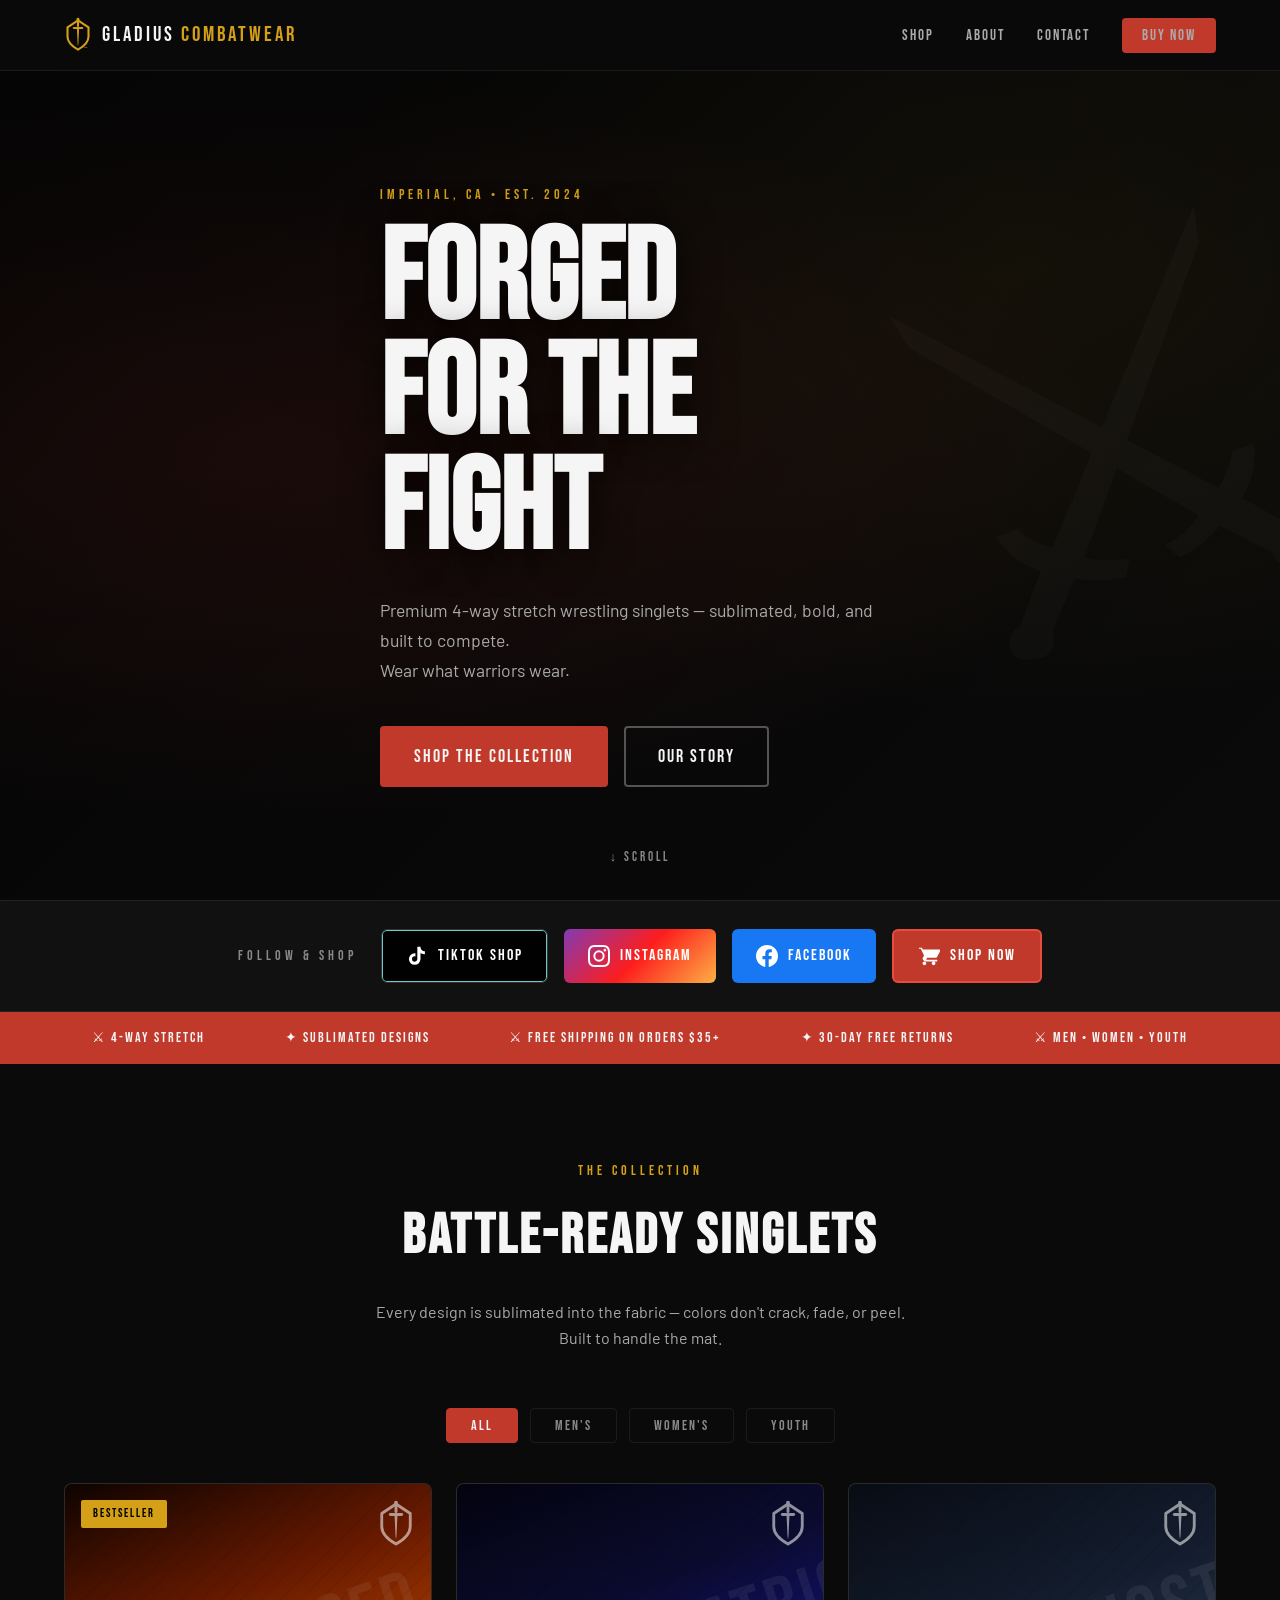
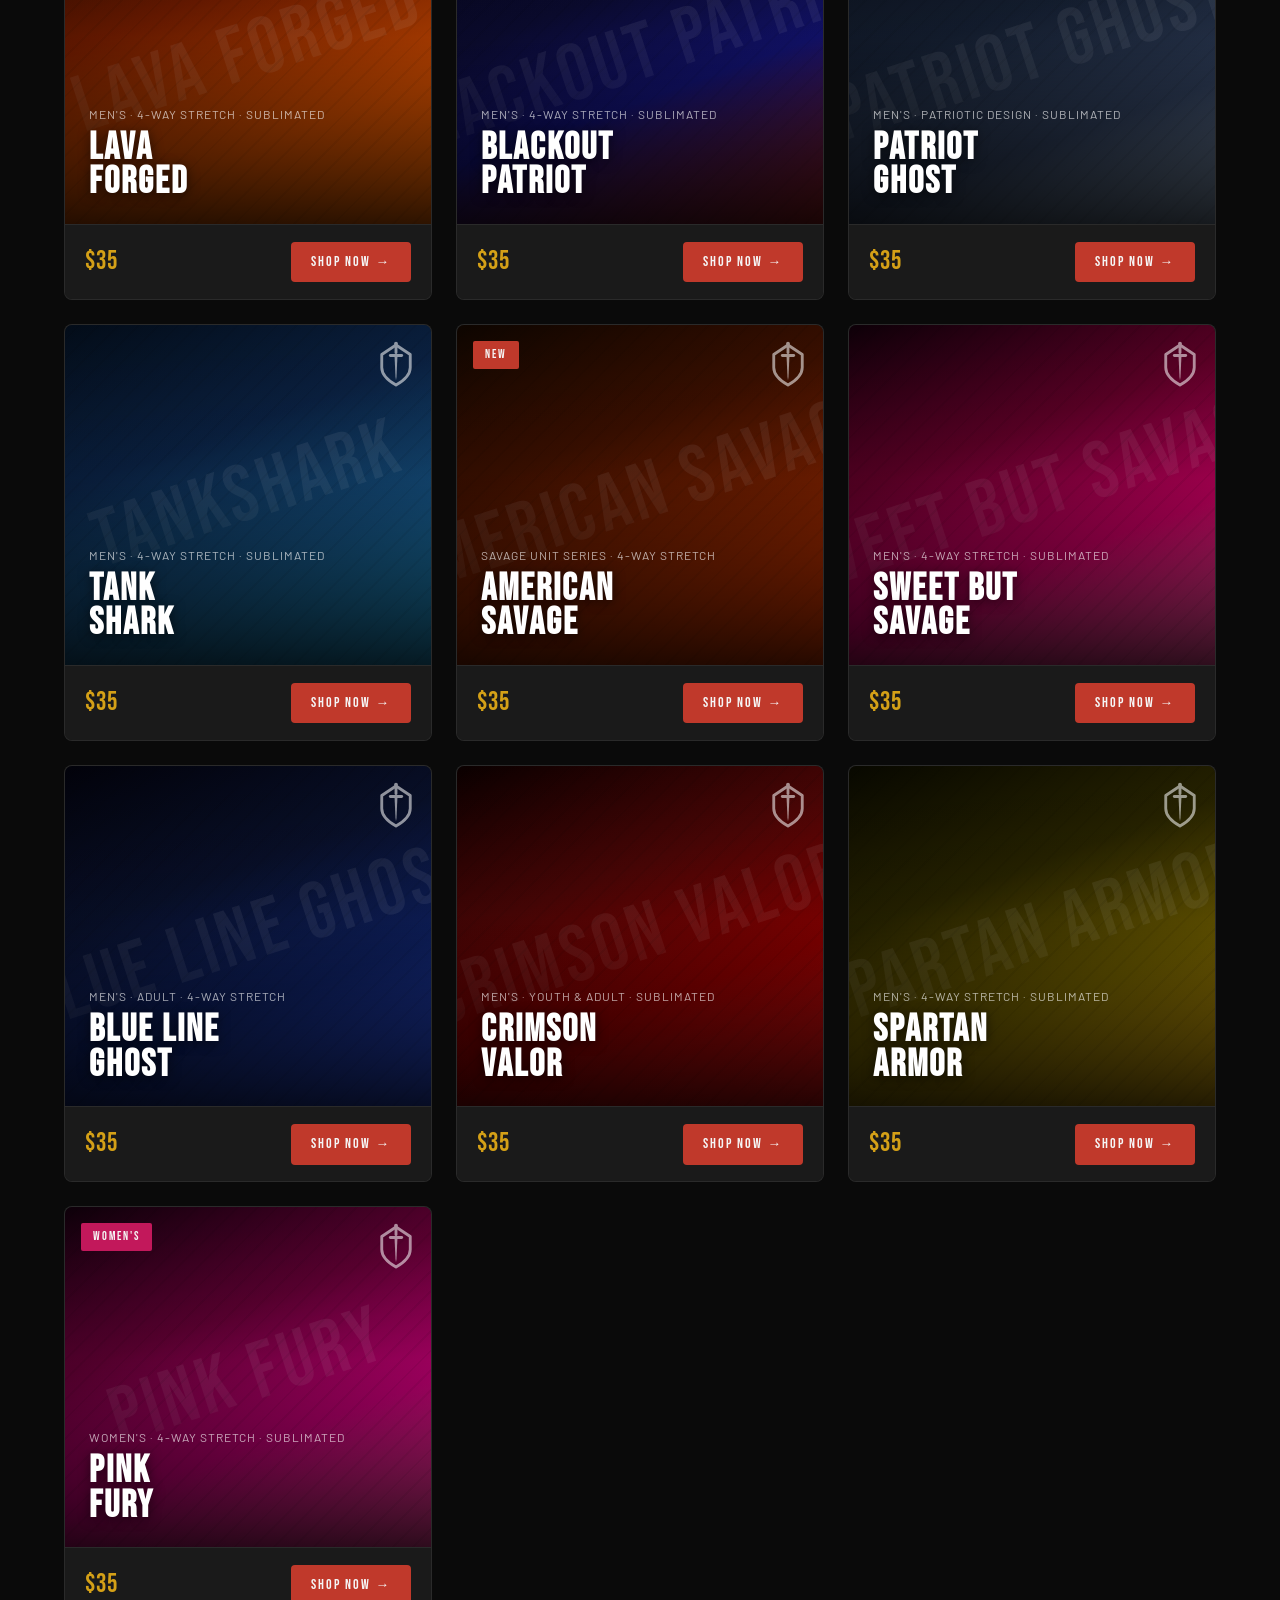
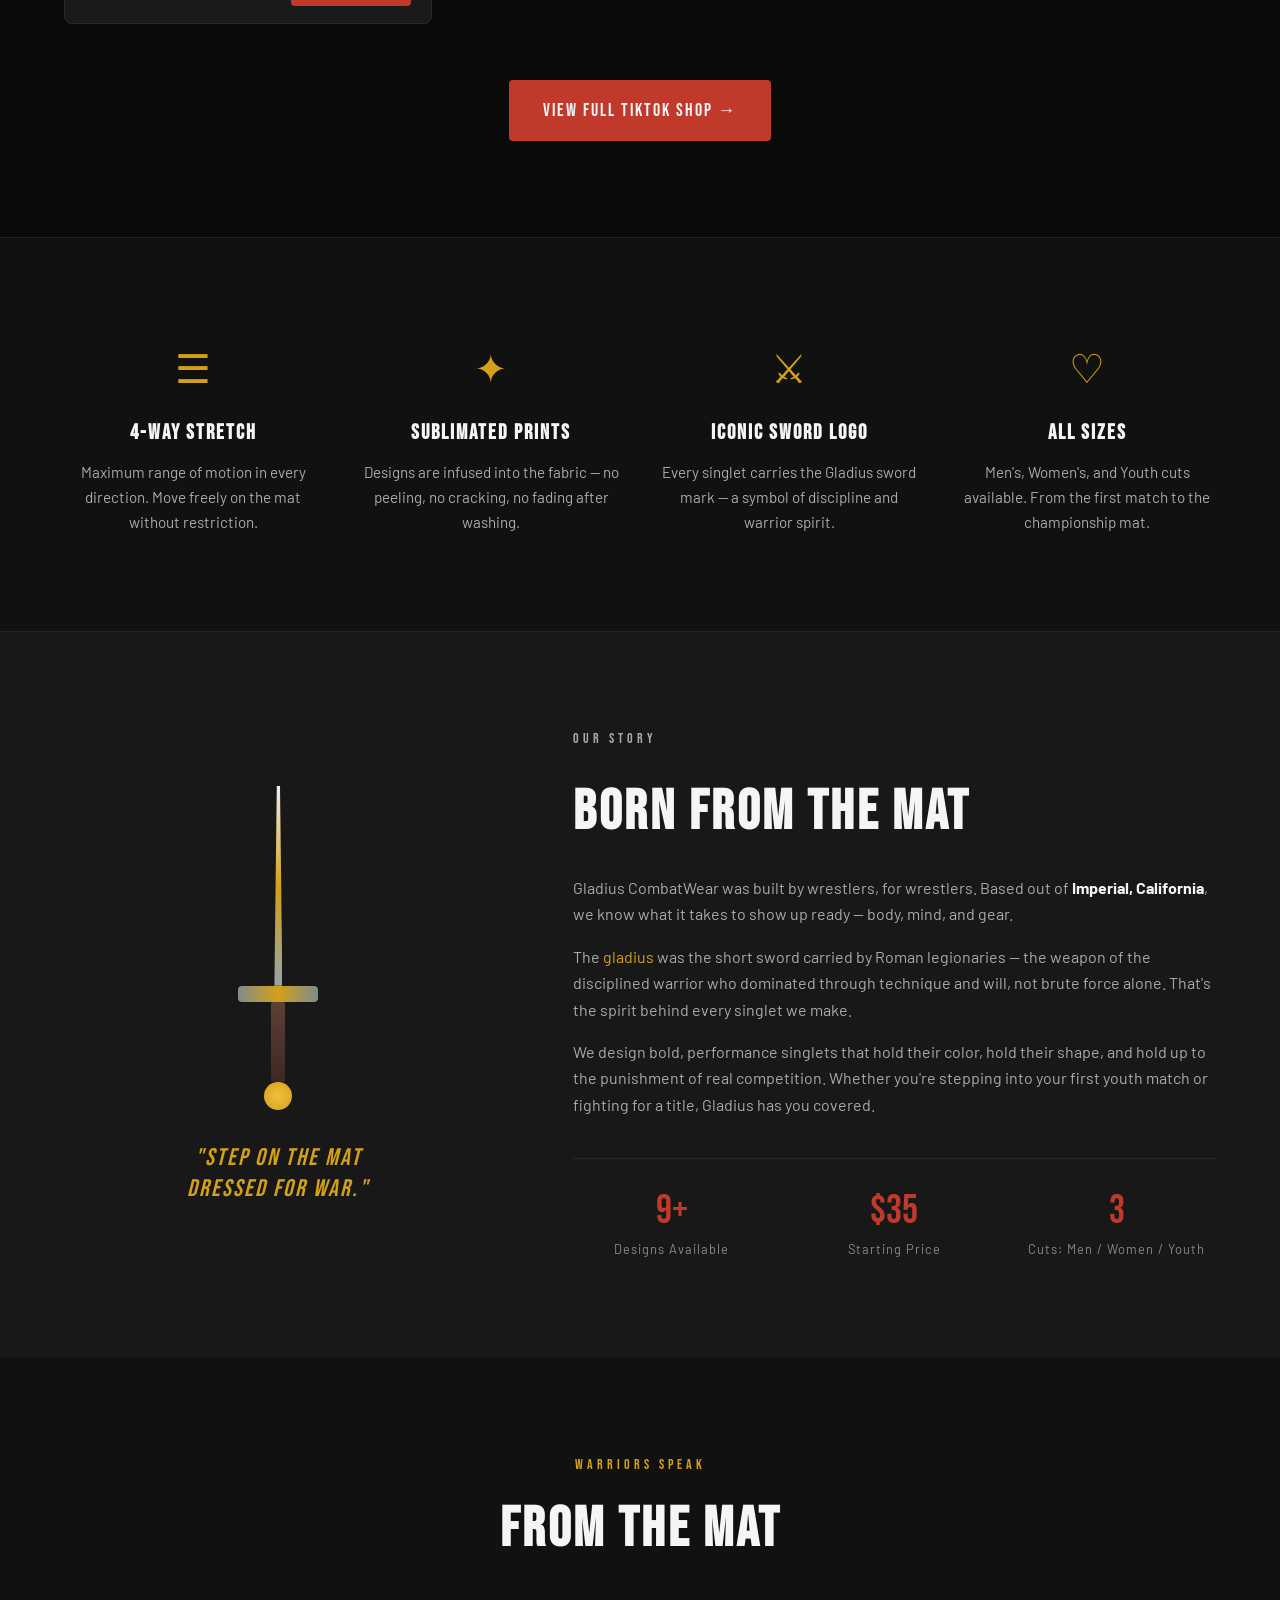
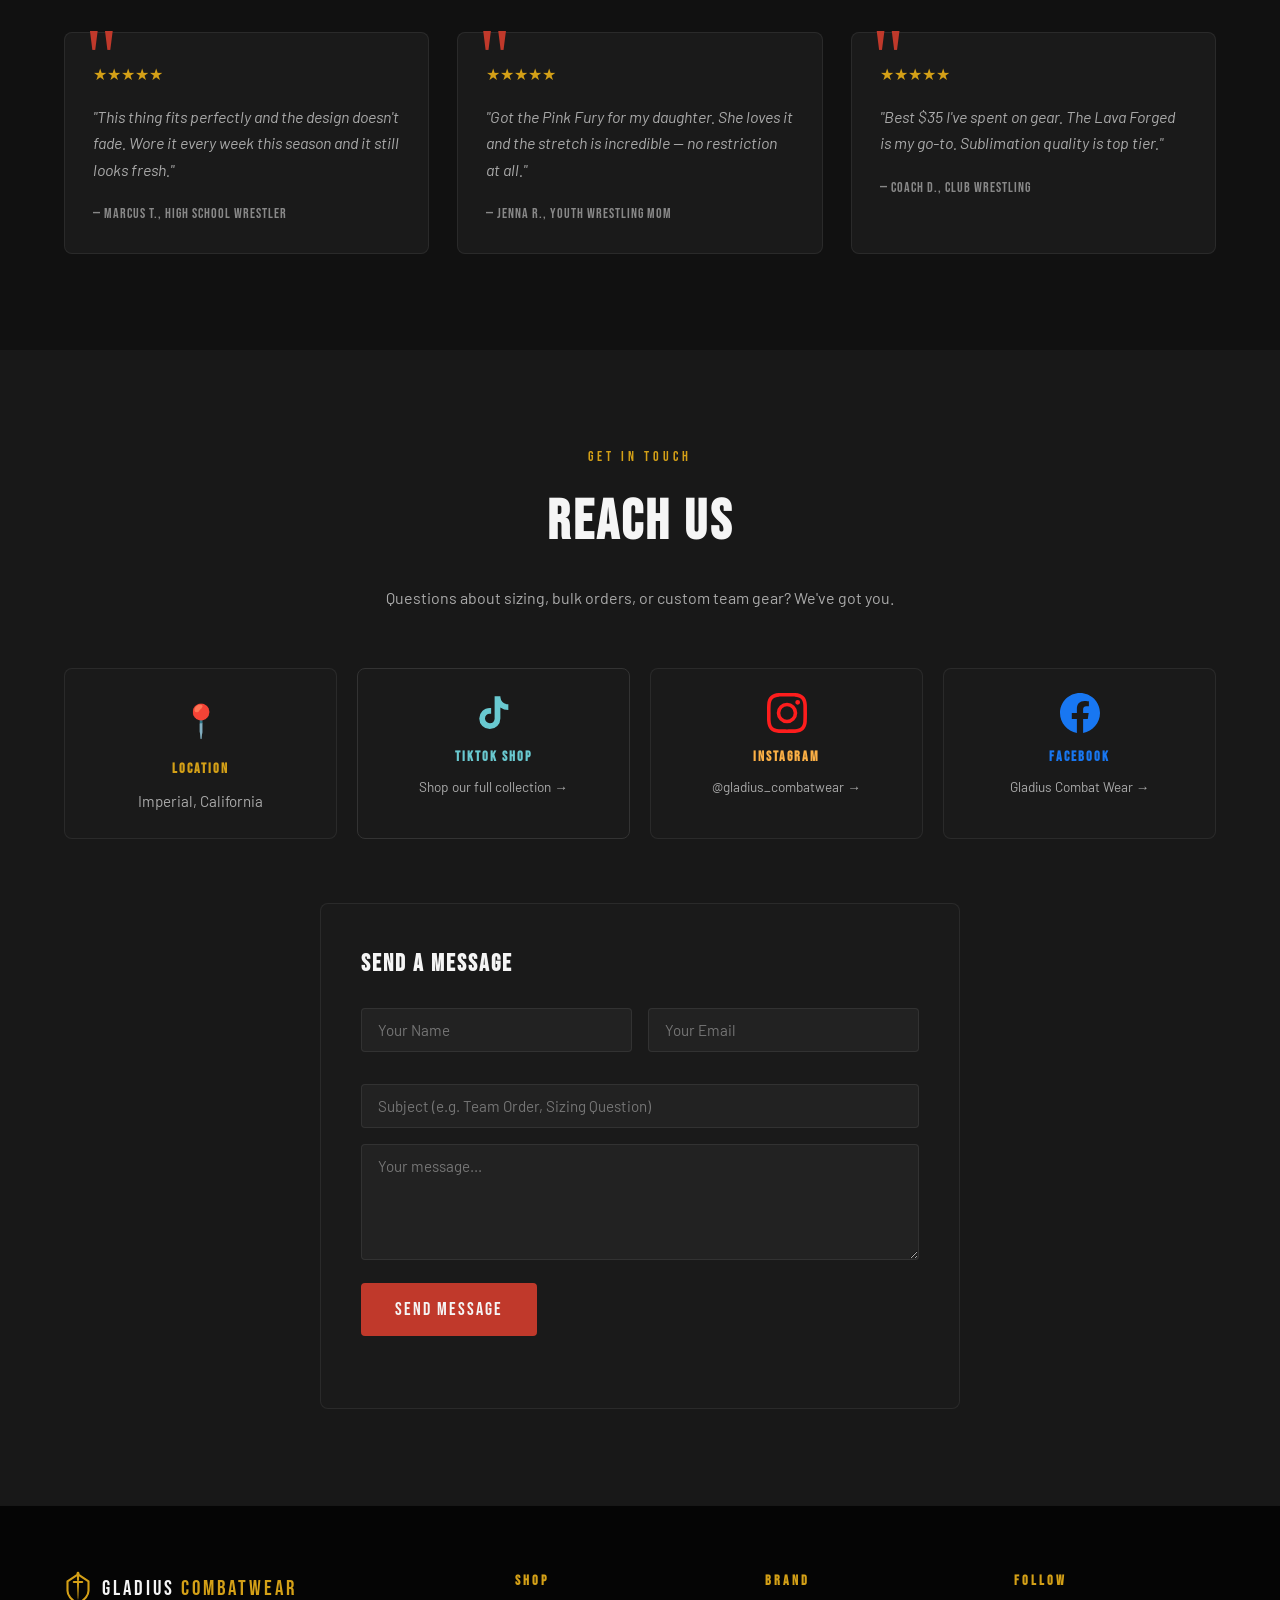
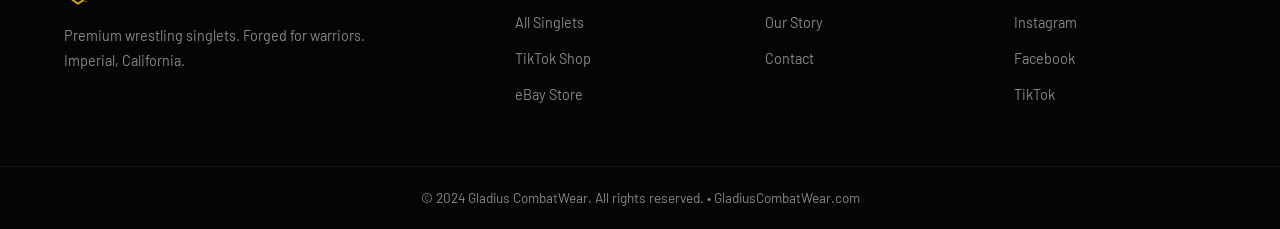
==== gladius/index.html @ 15c1b292 "Fix logo: shield with sword through center (blade down) - Pentagon shield outline with 6px stroke - " ====
<!DOCTYPE html>
<html lang="en">
<head>
  <meta charset="UTF-8" />
  <meta name="viewport" content="width=device-width, initial-scale=1.0" />
  <title>Gladius CombatWear – Forged for the Fight</title>
  <meta name="description" content="Gladius CombatWear – Premium wrestling singlets built for warriors. 4-way stretch, sublimated designs, made to compete. Shop now on TikTok." />
  <meta property="og:title" content="Gladius CombatWear – Forged for the Fight" />
  <meta property="og:description" content="Premium wrestling singlets with bold sublimated designs. 4-way stretch. Built for warriors." />
  <meta property="og:type" content="website" />
  <meta property="og:url" content="https://gladiuscombatwear.com" />
  <link rel="preconnect" href="https://fonts.googleapis.com" />
  <link rel="preconnect" href="https://fonts.gstatic.com" crossorigin />
  <link href="https://fonts.googleapis.com/css2?family=Bebas+Neue&family=Barlow:ital,wght@0,400;0,600;0,700;1,400&display=swap" rel="stylesheet" />
  <link rel="stylesheet" href="styles.css" />
</head>
<body>

  <!-- NAV -->
  <header class="site-header">
    <nav class="nav container">
      <a href="#" class="logo">
        <svg class="logo-icon" viewBox="0 0 80 100" xmlns="http://www.w3.org/2000/svg" aria-hidden="true">
          <!-- Shield body - pentagon shape -->
          <path d="M 40 8 L 70 28 L 70 55 Q 70 75 40 92 Q 10 75 10 55 L 10 28 Z" fill="none" stroke="currentColor" stroke-width="6" stroke-linejoin="round"/>
          <!-- Sword pommel -->
          <circle cx="40" cy="5" r="4" fill="currentColor"/>
          <!-- Grip/Handle -->
          <rect x="37" y="9" width="6" height="18" rx="3" fill="currentColor"/>
          <!-- Crossguard -->
          <rect x="25" y="27" width="30" height="6" rx="3" fill="currentColor"/>
          <!-- Blade - runs down center of shield -->
          <polygon points="37,33 43,33 41,75 40,82 39,75" fill="currentColor"/>
          <!-- TM mark -->
          <text x="58" y="88" font-size="6" font-family="Arial, sans-serif" fill="currentColor" font-weight="bold">TM</text>
        </svg>
        <span class="logo-text">GLADIUS <span class="logo-sub">COMBATWEAR</span></span>
      </a>
      <ul class="nav-links">
        <li><a href="#products">Shop</a></li>
        <li><a href="#about">About</a></li>
        <li><a href="#contact">Contact</a></li>
        <li><a href="https://shop.tiktok.com/view/shop?seller_id=7388779989095596078" target="_blank" rel="noopener" class="btn-nav">Buy Now</a></li>
      </ul>
      <button class="hamburger" id="hamburger" aria-label="Toggle menu">&#9776;</button>
    </nav>
    <div class="mobile-menu" id="mobileMenu">
      <a href="#products">Shop</a>
      <a href="#about">About</a>
      <a href="#contact">Contact</a>
      <a href="https://shop.tiktok.com/view/shop?seller_id=7388779989095596078" target="_blank" rel="noopener" class="btn-mobile-cta">Buy Now</a>
    </div>
  </header>

  <!-- HERO -->
  <section class="hero" id="home">
    <div class="hero-bg-overlay"></div>
    <div class="hero-content container">
      <p class="hero-eyebrow">Imperial, CA &bull; Est. 2024</p>
      <h1 class="hero-title">FORGED<br>FOR THE<br>FIGHT</h1>
      <p class="hero-sub">Premium 4-way stretch wrestling singlets — sublimated, bold, and built to compete.<br>Wear what warriors wear.</p>
      <div class="hero-actions">
        <a href="#products" class="btn btn-primary">Shop the Collection</a>
        <a href="#about" class="btn btn-ghost">Our Story</a>
      </div>
    </div>
    <div class="hero-scroll-hint">&#8595; Scroll</div>
  </section>

  <!-- SOCIAL BAR -->
  <div class="social-bar">
    <div class="container social-bar-inner">
      <p class="social-bar-label">Follow &amp; Shop</p>
      <div class="social-links">

        <a href="https://www.tiktok.com/@gladius_combatwear" target="_blank" rel="noopener" class="social-btn tiktok">
          <svg class="social-icon" viewBox="0 0 24 24" fill="currentColor" xmlns="http://www.w3.org/2000/svg" aria-hidden="true">
            <path d="M19.59 6.69a4.83 4.83 0 0 1-3.77-4.25V2h-3.45v13.67a2.89 2.89 0 0 1-2.88 2.5 2.89 2.89 0 0 1-2.89-2.89 2.89 2.89 0 0 1 2.89-2.89c.28 0 .54.04.79.1V9.01a6.32 6.32 0 0 0-.79-.05 6.34 6.34 0 0 0-6.34 6.34 6.34 6.34 0 0 0 6.34 6.34 6.34 6.34 0 0 0 6.33-6.34V8.69a8.18 8.18 0 0 0 4.78 1.52V6.76a4.85 4.85 0 0 1-1.01-.07z"/>
          </svg>
          <span>TikTok Shop</span>
        </a>

        <a href="https://www.instagram.com/gladius_combatwear/" target="_blank" rel="noopener" class="social-btn instagram">
          <svg class="social-icon" viewBox="0 0 24 24" fill="currentColor" xmlns="http://www.w3.org/2000/svg" aria-hidden="true">
            <path d="M12 2.163c3.204 0 3.584.012 4.85.07 3.252.148 4.771 1.691 4.919 4.919.058 1.265.069 1.645.069 4.849 0 3.205-.012 3.584-.069 4.849-.149 3.225-1.664 4.771-4.919 4.919-1.266.058-1.644.07-4.85.07-3.204 0-3.584-.012-4.849-.07-3.26-.149-4.771-1.699-4.919-4.92-.058-1.265-.07-1.644-.07-4.849 0-3.204.013-3.583.07-4.849.149-3.227 1.664-4.771 4.919-4.919 1.266-.057 1.645-.069 4.849-.069zM12 0C8.741 0 8.333.014 7.053.072 2.695.272.273 2.69.073 7.052.014 8.333 0 8.741 0 12c0 3.259.014 3.668.072 4.948.2 4.358 2.618 6.78 6.98 6.98C8.333 23.986 8.741 24 12 24c3.259 0 3.668-.014 4.948-.072 4.354-.2 6.782-2.618 6.979-6.98.059-1.28.073-1.689.073-4.948 0-3.259-.014-3.667-.072-4.947-.196-4.354-2.617-6.78-6.979-6.98C15.668.014 15.259 0 12 0zm0 5.838a6.162 6.162 0 1 0 0 12.324 6.162 6.162 0 0 0 0-12.324zM12 16a4 4 0 1 1 0-8 4 4 0 0 1 0 8zm6.406-11.845a1.44 1.44 0 1 0 0 2.881 1.44 1.44 0 0 0 0-2.881z"/>
          </svg>
          <span>Instagram</span>
        </a>

        <a href="https://www.facebook.com/p/Gladius-Combat-Wear-61581094785057/" target="_blank" rel="noopener" class="social-btn facebook">
          <svg class="social-icon" viewBox="0 0 24 24" fill="currentColor" xmlns="http://www.w3.org/2000/svg" aria-hidden="true">
            <path d="M24 12.073c0-6.627-5.373-12-12-12s-12 5.373-12 12c0 5.99 4.388 10.954 10.125 11.854v-8.385H7.078v-3.47h3.047V9.43c0-3.007 1.792-4.669 4.533-4.669 1.312 0 2.686.235 2.686.235v2.953H15.83c-1.491 0-1.956.925-1.956 1.874v2.25h3.328l-.532 3.47h-2.796v8.385C19.612 23.027 24 18.062 24 12.073z"/>
          </svg>
          <span>Facebook</span>
        </a>

        <a href="https://shop.tiktok.com/view/shop?seller_id=7388779989095596078" target="_blank" rel="noopener" class="social-btn shop-cta">
          <svg class="social-icon" viewBox="0 0 24 24" fill="currentColor" xmlns="http://www.w3.org/2000/svg" aria-hidden="true">
            <path d="M7 18c-1.1 0-1.99.9-1.99 2S5.9 22 7 22s2-.9 2-2-.9-2-2-2zM1 2v2h2l3.6 7.59-1.35 2.45c-.16.28-.25.61-.25.96C5 16.1 6.9 18 9 18h12v-2H9.42c-.14 0-.25-.11-.25-.25l.03-.12.9-1.63H19c.75 0 1.41-.41 1.75-1.03l3.58-6.49A1 1 0 0 0 23.45 5H5.21l-.94-2H1zm16 16c-1.1 0-1.99.9-1.99 2s.89 2 1.99 2 2-.9 2-2-.9-2-2-2z"/>
          </svg>
          <span>Shop Now</span>
        </a>

      </div>
    </div>
  </div>

  <!-- BADGE BAR -->
  <div class="badge-bar">
    <div class="container badge-inner">
      <span>&#9876; 4-Way Stretch</span>
      <span>&#10022; Sublimated Designs</span>
      <span>&#9876; Free Shipping on Orders $35+</span>
      <span>&#10022; 30-Day Free Returns</span>
      <span>&#9876; Men &bull; Women &bull; Youth</span>
    </div>
  </div>

  <!-- PRODUCTS -->
  <section class="products section" id="products">
    <div class="container">
      <div class="section-header">
        <p class="section-eyebrow">The Collection</p>
        <h2 class="section-title">BATTLE-READY SINGLETS</h2>
        <p class="section-desc">Every design is sublimated into the fabric — colors don't crack, fade, or peel. Built to handle the mat.</p>
      </div>

      <div class="filter-bar">
        <button class="filter-btn active" data-filter="all">All</button>
        <button class="filter-btn" data-filter="mens">Men's</button>
        <button class="filter-btn" data-filter="womens">Women's</button>
        <button class="filter-btn" data-filter="youth">Youth</button>
      </div>

      <div class="product-grid" id="productGrid">

        <div class="product-card" data-category="mens">
          <a href="https://shop.tiktok.com/us/pdp/gladius-combat-wear-lava-forged-singlet-4-way-stretch/1732005563694485679" target="_blank" rel="noopener" class="card-visual lava-forged" data-name="LAVA FORGED">
            <span class="card-pill">Bestseller</span>
            <div class="card-logo-mark"></div>
            <div class="card-content">
              <p class="card-cat">Men's &middot; 4-Way Stretch &middot; Sublimated</p>
              <h3 class="card-name">LAVA<br>FORGED</h3>
            </div>
          </a>
          <div class="card-footer">
            <span class="card-price">$35</span>
            <a href="https://shop.tiktok.com/us/pdp/gladius-combat-wear-lava-forged-singlet-4-way-stretch/1732005563694485679" target="_blank" rel="noopener" class="btn-shop">Shop Now &rarr;</a>
          </div>
        </div>

        <div class="product-card" data-category="mens">
          <a href="https://shop.tiktok.com/us/pdp/gladius-combat-wear-wrestling-singlet-4-way-stretch-sublimated/1731948658846175407" target="_blank" rel="noopener" class="card-visual blackout-patriot" data-name="BLACKOUT PATRIOT">
            <div class="card-logo-mark"></div>
            <div class="card-content">
              <p class="card-cat">Men's &middot; 4-Way Stretch &middot; Sublimated</p>
              <h3 class="card-name">BLACKOUT<br>PATRIOT</h3>
            </div>
          </a>
          <div class="card-footer">
            <span class="card-price">$35</span>
            <a href="https://shop.tiktok.com/us/pdp/gladius-combat-wear-wrestling-singlet-4-way-stretch-sublimated/1731948658846175407" target="_blank" rel="noopener" class="btn-shop">Shop Now &rarr;</a>
          </div>
        </div>

        <div class="product-card" data-category="mens">
          <a href="https://shop.tiktok.com/us/pdp/gladius-combatwear-wrestling-singlet-patriotic-design-flexibile/1731948692771934383" target="_blank" rel="noopener" class="card-visual patriot-ghost" data-name="PATRIOT GHOST">
            <div class="card-logo-mark"></div>
            <div class="card-content">
              <p class="card-cat">Men's &middot; Patriotic Design &middot; Sublimated</p>
              <h3 class="card-name">PATRIOT<br>GHOST</h3>
            </div>
          </a>
          <div class="card-footer">
            <span class="card-price">$35</span>
            <a href="https://shop.tiktok.com/us/pdp/gladius-combatwear-wrestling-singlet-patriotic-design-flexibile/1731948692771934383" target="_blank" rel="noopener" class="btn-shop">Shop Now &rarr;</a>
          </div>
        </div>

        <div class="product-card" data-category="mens">
          <a href="https://shop.tiktok.com/us/pdp/gladius-combatwear-tankshark-wrestling-singlet-4-way-stretch/1732254311638995119" target="_blank" rel="noopener" class="card-visual tankshark" data-name="TANKSHARK">
            <div class="card-logo-mark"></div>
            <div class="card-content">
              <p class="card-cat">Men's &middot; 4-Way Stretch &middot; Sublimated</p>
              <h3 class="card-name">TANK<br>SHARK</h3>
            </div>
          </a>
          <div class="card-footer">
            <span class="card-price">$35</span>
            <a href="https://shop.tiktok.com/us/pdp/gladius-combatwear-tankshark-wrestling-singlet-4-way-stretch/1732254311638995119" target="_blank" rel="noopener" class="btn-shop">Shop Now &rarr;</a>
          </div>
        </div>

        <div class="product-card" data-category="mens">
          <a href="https://shop.tiktok.com/us/pdp/gladius-combatwear-american-savage-wrestling-singlet-4-way-stretch/1732307706811682991" target="_blank" rel="noopener" class="card-visual savage-unit" data-name="AMERICAN SAVAGE">
            <span class="card-pill new-pill">New</span>
            <div class="card-logo-mark"></div>
            <div class="card-content">
              <p class="card-cat">Savage Unit Series &middot; 4-Way Stretch</p>
              <h3 class="card-name">AMERICAN<br>SAVAGE</h3>
            </div>
          </a>
          <div class="card-footer">
            <span class="card-price">$35</span>
            <a href="https://shop.tiktok.com/us/pdp/gladius-combatwear-american-savage-wrestling-singlet-4-way-stretch/1732307706811682991" target="_blank" rel="noopener" class="btn-shop">Shop Now &rarr;</a>
          </div>
        </div>

        <div class="product-card" data-category="mens">
          <a href="https://shop.tiktok.com/us/pdp/gladius-combatwear-sweet-but-savage-wrestling-singlet/1732307723880468655" target="_blank" rel="noopener" class="card-visual sweet-savage" data-name="SWEET BUT SAVAGE">
            <div class="card-logo-mark"></div>
            <div class="card-content">
              <p class="card-cat">Men's &middot; 4-Way Stretch &middot; Sublimated</p>
              <h3 class="card-name">SWEET BUT<br>SAVAGE</h3>
            </div>
          </a>
          <div class="card-footer">
            <span class="card-price">$35</span>
            <a href="https://shop.tiktok.com/us/pdp/gladius-combatwear-sweet-but-savage-wrestling-singlet/1732307723880468655" target="_blank" rel="noopener" class="btn-shop">Shop Now &rarr;</a>
          </div>
        </div>

        <div class="product-card" data-category="mens">
          <a href="https://shop.tiktok.com/us/pdp/gladius-combat-wear-blue-line-ghost-adult-large-4-way-stretch/1731948539125403823" target="_blank" rel="noopener" class="card-visual blue-ghost" data-name="BLUE LINE GHOST">
            <div class="card-logo-mark"></div>
            <div class="card-content">
              <p class="card-cat">Men's &middot; Adult &middot; 4-Way Stretch</p>
              <h3 class="card-name">BLUE LINE<br>GHOST</h3>
            </div>
          </a>
          <div class="card-footer">
            <span class="card-price">$35</span>
            <a href="https://shop.tiktok.com/us/pdp/gladius-combat-wear-blue-line-ghost-adult-large-4-way-stretch/1731948539125403823" target="_blank" rel="noopener" class="btn-shop">Shop Now &rarr;</a>
          </div>
        </div>

        <div class="product-card" data-category="mens">
          <a href="https://shop.tiktok.com/us/pdp/gladius-combatwear-crimson-valor-wrestling-singlet-youth-adult/1731948634033000623" target="_blank" rel="noopener" class="card-visual crimson-valor" data-name="CRIMSON VALOR">
            <div class="card-logo-mark"></div>
            <div class="card-content">
              <p class="card-cat">Men's &middot; Youth &amp; Adult &middot; Sublimated</p>
              <h3 class="card-name">CRIMSON<br>VALOR</h3>
            </div>
          </a>
          <div class="card-footer">
            <span class="card-price">$35</span>
            <a href="https://shop.tiktok.com/us/pdp/gladius-combatwear-crimson-valor-wrestling-singlet-youth-adult/1731948634033000623" target="_blank" rel="noopener" class="btn-shop">Shop Now &rarr;</a>
          </div>
        </div>

        <div class="product-card" data-category="mens">
          <a href="https://shop.app/products/7754128982067/gladius-combat-wear-wrestling-singlet-spartan-armor-4-way-stretch-sublimated" target="_blank" rel="noopener" class="card-visual spartan-armor" data-name="SPARTAN ARMOR">
            <div class="card-logo-mark"></div>
            <div class="card-content">
              <p class="card-cat">Men's &middot; 4-Way Stretch &middot; Sublimated</p>
              <h3 class="card-name">SPARTAN<br>ARMOR</h3>
            </div>
          </a>
          <div class="card-footer">
            <span class="card-price">$35</span>
            <a href="https://shop.app/products/7754128982067/gladius-combat-wear-wrestling-singlet-spartan-armor-4-way-stretch-sublimated" target="_blank" rel="noopener" class="btn-shop">Shop Now &rarr;</a>
          </div>
        </div>

        <div class="product-card" data-category="womens">
          <a href="https://shop.tiktok.com/us/pdp/gladius-ladies-pink-fury-4-way-stretch-wrestling-singlet/1732254317476024495" target="_blank" rel="noopener" class="card-visual pink-fury" data-name="PINK FURY">
            <span class="card-pill womens-pill">Women's</span>
            <div class="card-logo-mark"></div>
            <div class="card-content">
              <p class="card-cat">Women's &middot; 4-Way Stretch &middot; Sublimated</p>
              <h3 class="card-name">PINK<br>FURY</h3>
            </div>
          </a>
          <div class="card-footer">
            <span class="card-price">$35</span>
            <a href="https://shop.tiktok.com/us/pdp/gladius-ladies-pink-fury-4-way-stretch-wrestling-singlet/1732254317476024495" target="_blank" rel="noopener" class="btn-shop">Shop Now &rarr;</a>
          </div>
        </div>

      </div>

      <div class="shop-all-cta">
        <a href="https://shop.tiktok.com/view/shop?seller_id=7388779989095596078" target="_blank" rel="noopener" class="btn btn-primary">View Full TikTok Shop &rarr;</a>
      </div>
    </div>
  </section>

  <!-- FEATURES -->
  <section class="features section">
    <div class="container">
      <div class="feature-grid">
        <div class="feature-card">
          <div class="feature-icon">&#9776;</div>
          <h3>4-Way Stretch</h3>
          <p>Maximum range of motion in every direction. Move freely on the mat without restriction.</p>
        </div>
        <div class="feature-card">
          <div class="feature-icon">&#10022;</div>
          <h3>Sublimated Prints</h3>
          <p>Designs are infused into the fabric — no peeling, no cracking, no fading after washing.</p>
        </div>
        <div class="feature-card">
          <div class="feature-icon">&#9876;</div>
          <h3>Iconic Sword Logo</h3>
          <p>Every singlet carries the Gladius sword mark — a symbol of discipline and warrior spirit.</p>
        </div>
        <div class="feature-card">
          <div class="feature-icon">&#9825;</div>
          <h3>All Sizes</h3>
          <p>Men's, Women's, and Youth cuts available. From the first match to the championship mat.</p>
        </div>
      </div>
    </div>
  </section>

  <!-- ABOUT -->
  <section class="about section" id="about">
    <div class="container about-grid">
      <div class="about-visual">
        <div class="sword-graphic">
          <div class="sword-blade"></div>
          <div class="sword-guard"></div>
          <div class="sword-grip"></div>
          <div class="sword-pommel"></div>
        </div>
        <div class="about-quote">"Step on the mat<br>dressed for war."</div>
      </div>
      <div class="about-content">
        <p class="section-eyebrow">Our Story</p>
        <h2 class="section-title">BORN FROM THE MAT</h2>
        <p>Gladius CombatWear was built by wrestlers, for wrestlers. Based out of <strong>Imperial, California</strong>, we know what it takes to show up ready — body, mind, and gear.</p>
        <p>The <em>gladius</em> was the short sword carried by Roman legionaries — the weapon of the disciplined warrior who dominated through technique and will, not brute force alone. That's the spirit behind every singlet we make.</p>
        <p>We design bold, performance singlets that hold their color, hold their shape, and hold up to the punishment of real competition. Whether you're stepping into your first youth match or fighting for a title, Gladius has you covered.</p>
        <div class="about-stats">
          <div class="stat">
            <span class="stat-num">9+</span>
            <span class="stat-label">Designs Available</span>
          </div>
          <div class="stat">
            <span class="stat-num">$35</span>
            <span class="stat-label">Starting Price</span>
          </div>
          <div class="stat">
            <span class="stat-num">3</span>
            <span class="stat-label">Cuts: Men / Women / Youth</span>
          </div>
        </div>
      </div>
    </div>
  </section>

  <!-- TESTIMONIALS -->
  <section class="testimonials section">
    <div class="container">
      <div class="section-header">
        <p class="section-eyebrow">Warriors Speak</p>
        <h2 class="section-title">FROM THE MAT</h2>
      </div>
      <div class="testimonial-grid">
        <div class="testimonial-card">
          <div class="stars">&#9733;&#9733;&#9733;&#9733;&#9733;</div>
          <p>"This thing fits perfectly and the design doesn't fade. Wore it every week this season and it still looks fresh."</p>
          <span class="reviewer">— Marcus T., High School Wrestler</span>
        </div>
        <div class="testimonial-card">
          <div class="stars">&#9733;&#9733;&#9733;&#9733;&#9733;</div>
          <p>"Got the Pink Fury for my daughter. She loves it and the stretch is incredible — no restriction at all."</p>
          <span class="reviewer">— Jenna R., Youth Wrestling Mom</span>
        </div>
        <div class="testimonial-card">
          <div class="stars">&#9733;&#9733;&#9733;&#9733;&#9733;</div>
          <p>"Best $35 I've spent on gear. The Lava Forged is my go-to. Sublimation quality is top tier."</p>
          <span class="reviewer">— Coach D., Club Wrestling</span>
        </div>
      </div>
    </div>
  </section>

  <!-- CONTACT -->
  <section class="contact section" id="contact">
    <div class="container contact-inner">
      <div class="section-header">
        <p class="section-eyebrow">Get In Touch</p>
        <h2 class="section-title">REACH US</h2>
        <p class="section-desc">Questions about sizing, bulk orders, or custom team gear? We've got you.</p>
      </div>
      <div class="contact-grid">
        <div class="contact-card">
          <span class="contact-icon">&#128205;</span>
          <h4>Location</h4>
          <p>Imperial, California</p>
        </div>

        <a href="https://shop.tiktok.com/view/shop?seller_id=7388779989095596078" target="_blank" rel="noopener" class="contact-card contact-card-link tiktok-card">
          <svg class="contact-platform-icon" viewBox="0 0 24 24" fill="currentColor" xmlns="http://www.w3.org/2000/svg" aria-hidden="true">
            <path d="M19.59 6.69a4.83 4.83 0 0 1-3.77-4.25V2h-3.45v13.67a2.89 2.89 0 0 1-2.88 2.5 2.89 2.89 0 0 1-2.89-2.89 2.89 2.89 0 0 1 2.89-2.89c.28 0 .54.04.79.1V9.01a6.32 6.32 0 0 0-.79-.05 6.34 6.34 0 0 0-6.34 6.34 6.34 6.34 0 0 0 6.34 6.34 6.34 6.34 0 0 0 6.33-6.34V8.69a8.18 8.18 0 0 0 4.78 1.52V6.76a4.85 4.85 0 0 1-1.01-.07z"/>
          </svg>
          <h4>TikTok Shop</h4>
          <span class="contact-link-text">Shop our full collection &rarr;</span>
        </a>

        <a href="https://www.instagram.com/gladius_combatwear/" target="_blank" rel="noopener" class="contact-card contact-card-link instagram-card">
          <svg class="contact-platform-icon" viewBox="0 0 24 24" fill="currentColor" xmlns="http://www.w3.org/2000/svg" aria-hidden="true">
            <path d="M12 2.163c3.204 0 3.584.012 4.85.07 3.252.148 4.771 1.691 4.919 4.919.058 1.265.069 1.645.069 4.849 0 3.205-.012 3.584-.069 4.849-.149 3.225-1.664 4.771-4.919 4.919-1.266.058-1.644.07-4.85.07-3.204 0-3.584-.012-4.849-.07-3.26-.149-4.771-1.699-4.919-4.92-.058-1.265-.07-1.644-.07-4.849 0-3.204.013-3.583.07-4.849.149-3.227 1.664-4.771 4.919-4.919 1.266-.057 1.645-.069 4.849-.069zM12 0C8.741 0 8.333.014 7.053.072 2.695.272.273 2.69.073 7.052.014 8.333 0 8.741 0 12c0 3.259.014 3.668.072 4.948.2 4.358 2.618 6.78 6.98 6.98C8.333 23.986 8.741 24 12 24c3.259 0 3.668-.014 4.948-.072 4.354-.2 6.782-2.618 6.979-6.98.059-1.28.073-1.689.073-4.948 0-3.259-.014-3.667-.072-4.947-.196-4.354-2.617-6.78-6.979-6.98C15.668.014 15.259 0 12 0zm0 5.838a6.162 6.162 0 1 0 0 12.324 6.162 6.162 0 0 0 0-12.324zM12 16a4 4 0 1 1 0-8 4 4 0 0 1 0 8zm6.406-11.845a1.44 1.44 0 1 0 0 2.881 1.44 1.44 0 0 0 0-2.881z"/>
          </svg>
          <h4>Instagram</h4>
          <span class="contact-link-text">@gladius_combatwear &rarr;</span>
        </a>

        <a href="https://www.facebook.com/p/Gladius-Combat-Wear-61581094785057/" target="_blank" rel="noopener" class="contact-card contact-card-link facebook-card">
          <svg class="contact-platform-icon" viewBox="0 0 24 24" fill="currentColor" xmlns="http://www.w3.org/2000/svg" aria-hidden="true">
            <path d="M24 12.073c0-6.627-5.373-12-12-12s-12 5.373-12 12c0 5.99 4.388 10.954 10.125 11.854v-8.385H7.078v-3.47h3.047V9.43c0-3.007 1.792-4.669 4.533-4.669 1.312 0 2.686.235 2.686.235v2.953H15.83c-1.491 0-1.956.925-1.956 1.874v2.25h3.328l-.532 3.47h-2.796v8.385C19.612 23.027 24 18.062 24 12.073z"/>
          </svg>
          <h4>Facebook</h4>
          <span class="contact-link-text">Gladius Combat Wear &rarr;</span>
        </a>

      </div>

      <form class="contact-form" id="contactForm">
        <h3>Send a Message</h3>
        <div class="form-row">
          <input type="text" name="name" placeholder="Your Name" required />
          <input type="email" name="email" placeholder="Your Email" required />
        </div>
        <input type="text" name="subject" placeholder="Subject (e.g. Team Order, Sizing Question)" />
        <textarea name="message" rows="5" placeholder="Your message..." required></textarea>
        <button type="submit" class="btn btn-primary">Send Message</button>
        <p class="form-note" id="formNote"></p>
      </form>
    </div>
  </section>

  <!-- FOOTER -->
  <footer class="site-footer">
    <div class="container footer-inner">
      <div class="footer-brand">
        <a href="#" class="logo">
          <svg class="logo-icon" viewBox="0 0 80 100" xmlns="http://www.w3.org/2000/svg" aria-hidden="true">
          <!-- Shield body - pentagon shape -->
          <path d="M 40 8 L 70 28 L 70 55 Q 70 75 40 92 Q 10 75 10 55 L 10 28 Z" fill="none" stroke="currentColor" stroke-width="6" stroke-linejoin="round"/>
          <!-- Sword pommel -->
          <circle cx="40" cy="5" r="4" fill="currentColor"/>
          <!-- Grip/Handle -->
          <rect x="37" y="9" width="6" height="18" rx="3" fill="currentColor"/>
          <!-- Crossguard -->
          <rect x="25" y="27" width="30" height="6" rx="3" fill="currentColor"/>
          <!-- Blade - runs down center of shield -->
          <polygon points="37,33 43,33 41,75 40,82 39,75" fill="currentColor"/>
          <!-- TM mark -->
          <text x="58" y="88" font-size="6" font-family="Arial, sans-serif" fill="currentColor" font-weight="bold">TM</text>
        </svg>
          <span class="logo-text">GLADIUS <span class="logo-sub">COMBATWEAR</span></span>
        </a>
        <p>Premium wrestling singlets. Forged for warriors.<br>Imperial, California.</p>
      </div>
      <div class="footer-links">
        <h4>Shop</h4>
        <ul>
          <li><a href="#products">All Singlets</a></li>
          <li><a href="https://shop.tiktok.com/view/shop?seller_id=7388779989095596078" target="_blank" rel="noopener">TikTok Shop</a></li>
          <li><a href="https://www.ebay.com/sch/i.html?_nkw=gladius+combat+wear" target="_blank" rel="noopener">eBay Store</a></li>
        </ul>
      </div>
      <div class="footer-links">
        <h4>Brand</h4>
        <ul>
          <li><a href="#about">Our Story</a></li>
          <li><a href="#contact">Contact</a></li>
        </ul>
      </div>
      <div class="footer-links">
        <h4>Follow</h4>
        <ul>
          <li><a href="https://www.instagram.com/gladius_combatwear/" target="_blank" rel="noopener">Instagram</a></li>
          <li><a href="https://www.facebook.com/p/Gladius-Combat-Wear-61581094785057/" target="_blank" rel="noopener">Facebook</a></li>
          <li><a href="https://shop.tiktok.com/view/shop?seller_id=7388779989095596078" target="_blank" rel="noopener">TikTok</a></li>
        </ul>
      </div>
    </div>
    <div class="footer-bottom">
      <div class="container">
        <p>&copy; 2024 Gladius CombatWear. All rights reserved. &bull; GladiusCombatWear.com</p>
      </div>
    </div>
  </footer>

  <script src="script.js"></script>
</body>
</html>
---- gladius/styles.css ----
/* =========================================
   GLADIUS COMATWEAR — styles.css
   Theme: Dark combat / warrior aesthetic
   ========================================= */

*, *::before, *::after {
  box-sizing: border-box;
  margin: 0;
  padding: 0;
}

:root {
  --bg:        #0a0a0a;
  --bg2:       #111111;
  --bg3:       #181818;
  --card:      #1a1a1a;
  --red:       #c0392b;
  --red-dark:  #96281b;
  --red-light: #e74c3c;
  --gold:      #d4a017;
  --gold-light:#f0c040;
  --white:     #f5f5f5;
  --gray:      #888;
  --gray-light:#aaa;
  --border:    rgba(255,255,255,0.07);
  --font-head: 'Bebas Neue', sans-serif;
  --font-body: 'Barlow', sans-serif;
  --radius:    4px;
  --shadow:    0 4px 24px rgba(0,0,0,0.5);
}

html { scroll-behavior: smooth; }

body {
  background: var(--bg);
  color: var(--white);
  font-family: var(--font-body);
  font-size: 16px;
  line-height: 1.65;
  overflow-x: hidden;
}

.container {
  max-width: 1200px;
  margin: 0 auto;
  padding: 0 24px;
}

.section { padding: 96px 0; }

a { color: inherit; text-decoration: none; }

/* ---- BUTTONS ---- */
.btn {
  display: inline-block;
  padding: 14px 32px;
  font-family: var(--font-head);
  font-size: 1.1rem;
  letter-spacing: 2px;
  border-radius: var(--radius);
  cursor: pointer;
  transition: all 0.2s;
  border: 2px solid transparent;
}
.btn-primary {
  background: var(--red);
  color: var(--white);
  border-color: var(--red);
}
.btn-primary:hover {
  background: var(--red-light);
  border-color: var(--red-light);
  transform: translateY(-2px);
  box-shadow: 0 8px 24px rgba(192,57,43,0.4);
}
.btn-ghost {
  background: transparent;
  color: var(--white);
  border-color: rgba(255,255,255,0.3);
}
.btn-ghost:hover {
  border-color: var(--gold);
  color: var(--gold);
}
.btn-nav {
  background: var(--red);
  color: var(--white);
  padding: 8px 20px;
  border-radius: var(--radius);
  font-family: var(--font-head);
  letter-spacing: 1px;
  font-size: 0.95rem;
  transition: background 0.2s;
}
.btn-nav:hover { background: var(--red-light); }

/* ---- HEADER / NAV ---- */
.site-header {
  position: fixed;
  top: 0; left: 0; right: 0;
  z-index: 1000;
  background: rgba(10,10,10,0.95);
  backdrop-filter: blur(8px);
  border-bottom: 1px solid var(--border);
}
.nav {
  display: flex;
  align-items: center;
  justify-content: space-between;
  height: 70px;
}
.logo {
  display: flex;
  align-items: center;
  gap: 10px;
  text-decoration: none;
}
.logo-icon {
  width: 28px;
  height: 38px;
  color: var(--gold);
  flex-shrink: 0;
}
.logo-text {
  font-family: var(--font-head);
  font-size: 1.3rem;
  letter-spacing: 3px;
  color: var(--white);
}
.logo-sub {
  color: var(--gold);
}
.nav-links {
  display: flex;
  align-items: center;
  gap: 32px;
  list-style: none;
}
.nav-links a {
  font-family: var(--font-head);
  letter-spacing: 2px;
  font-size: 0.95rem;
  color: var(--gray-light);
  transition: color 0.2s;
}
.nav-links a:hover { color: var(--white); }
.hamburger {
  display: none;
  background: none;
  border: none;
  color: var(--white);
  font-size: 1.5rem;
  cursor: pointer;
}
.mobile-menu {
  display: none;
  flex-direction: column;
  background: var(--bg2);
  border-top: 1px solid var(--border);
  padding: 16px 24px;
  gap: 16px;
}
.mobile-menu a {
  font-family: var(--font-head);
  letter-spacing: 2px;
  color: var(--gray-light);
  font-size: 1.1rem;
}
.mobile-menu a:hover { color: var(--white); }
.btn-mobile-cta {
  background: var(--red);
  color: var(--white) !important;
  padding: 10px 20px;
  border-radius: var(--radius);
  text-align: center;
}

/* ---- HERO ---- */
.hero {
  position: relative;
  min-height: 100vh;
  display: flex;
  align-items: center;
  background: var(--bg);
  overflow: hidden;
  padding-top: 70px;
}
.hero::before {
  content: '';
  position: absolute;
  inset: 0;
  background:
    radial-gradient(ellipse at 20% 50%, rgba(192,57,43,0.18) 0%, transparent 60%),
    radial-gradient(ellipse at 80% 30%, rgba(212,160,23,0.08) 0%, transparent 50%);
  pointer-events: none;
}
.hero::after {
  content: '⚔';
  position: absolute;
  right: -60px;
  top: 50%;
  transform: translateY(-50%) rotate(-20deg);
  font-size: 40vw;
  color: rgba(255,255,255,0.02);
  pointer-events: none;
  font-family: serif;
}
.hero-bg-overlay {
  position: absolute;
  inset: 0;
  background: linear-gradient(135deg, rgba(0,0,0,0.6) 0%, transparent 100%);
}
.hero-content {
  position: relative;
  z-index: 1;
}
.hero-eyebrow {
  font-family: var(--font-head);
  letter-spacing: 4px;
  font-size: 0.9rem;
  color: var(--gold);
  margin-bottom: 16px;
}
.hero-title {
  font-family: var(--font-head);
  font-size: clamp(4rem, 10vw, 9rem);
  line-height: 0.9;
  color: var(--white);
  text-shadow: 0 4px 40px rgba(0,0,0,0.8);
  margin-bottom: 28px;
}
.hero-title span { color: var(--red); }
.hero-sub {
  font-size: 1.1rem;
  color: var(--gray-light);
  max-width: 520px;
  margin-bottom: 40px;
  line-height: 1.7;
}
.hero-actions {
  display: flex;
  gap: 16px;
  flex-wrap: wrap;
}
.hero-scroll-hint {
  position: absolute;
  bottom: 32px;
  left: 50%;
  transform: translateX(-50%);
  font-family: var(--font-head);
  letter-spacing: 3px;
  font-size: 0.8rem;
  color: var(--gray);
  animation: bounce 2s infinite;
}
@keyframes bounce {
  0%, 100% { transform: translateX(-50%) translateY(0); }
  50%       { transform: translateX(-50%) translateY(8px); }
}

/* ---- SOCIAL BAR ---- */
.social-bar {
  background: var(--bg2);
  border-top: 1px solid var(--border);
  border-bottom: 1px solid var(--border);
  padding: 28px 0;
}
.social-bar-inner {
  display: flex;
  align-items: center;
  gap: 24px;
  flex-wrap: wrap;
  justify-content: center;
}
.social-bar-label {
  font-family: var(--font-head);
  letter-spacing: 4px;
  font-size: 0.85rem;
  color: var(--gray);
  white-space: nowrap;
}
.social-links {
  display: flex;
  gap: 16px;
  flex-wrap: wrap;
  justify-content: center;
}
.social-btn {
  display: inline-flex;
  align-items: center;
  gap: 10px;
  padding: 12px 24px;
  border-radius: 6px;
  font-family: var(--font-head);
  font-size: 1rem;
  letter-spacing: 2px;
  text-decoration: none;
  color: #fff;
  transition: transform 0.2s, box-shadow 0.2s, filter 0.2s;
  border: none;
  cursor: pointer;
}
.social-btn:hover {
  transform: translateY(-3px);
  filter: brightness(1.15);
  box-shadow: 0 8px 24px rgba(0,0,0,0.5);
}
.social-icon {
  width: 22px;
  height: 22px;
  flex-shrink: 0;
}
.social-btn.tiktok {
  background: #010101;
  border: 1px solid #333;
  box-shadow: 0 0 0 1px #69C9D0 inset;
}
.social-btn.tiktok:hover { box-shadow: 0 8px 24px rgba(105,201,208,0.3); }
.social-btn.instagram {
  background: linear-gradient(135deg, #833ab4 0%, #fd1d1d 50%, #fcb045 100%);
}
.social-btn.instagram:hover { box-shadow: 0 8px 24px rgba(253,29,29,0.4); }
.social-btn.facebook {
  background: #1877f2;
}
.social-btn.facebook:hover { box-shadow: 0 8px 24px rgba(24,119,242,0.4); }
.social-btn.shop-cta {
  background: var(--red);
  border: 2px solid var(--red-light);
}
.social-btn.shop-cta:hover { box-shadow: 0 8px 24px rgba(192,57,43,0.5); }

/* ---- BADGE BAR ---- */
.badge-bar {
  background: var(--red);
  padding: 14px 0;
  overflow: hidden;
}
.badge-inner {
  display: flex;
  justify-content: space-around;
  flex-wrap: wrap;
  gap: 8px 24px;
}
.badge-inner span {
  font-family: var(--font-head);
  letter-spacing: 2px;
  font-size: 0.9rem;
  color: var(--white);
  white-space: nowrap;
}

/* ---- SECTION HEADERS ---- */
.section-header { text-align: center; margin-bottom: 56px; }
.section-eyebrow {
  font-family: var(--font-head);
  letter-spacing: 4px;
  font-size: 0.85rem;
  color: var(--gold);
  margin-bottom: 8px;
}
.section-title {
  font-family: var(--font-head);
  font-size: clamp(2.2rem, 5vw, 3.5rem);
  letter-spacing: 3px;
  color: var(--white);
  margin-bottom: 16px;
}
.section-desc {
  color: var(--gray-light);
  max-width: 560px;
  margin: 0 auto;
}

/* ---- FILTER BAR ---- */
.filter-bar {
  display: flex;
  justify-content: center;
  gap: 12px;
  margin-bottom: 40px;
  flex-wrap: wrap;
}
.filter-btn {
  font-family: var(--font-head);
  letter-spacing: 2px;
  font-size: 0.9rem;
  padding: 8px 24px;
  background: transparent;
  border: 1px solid var(--border);
  color: var(--gray);
  border-radius: var(--radius);
  cursor: pointer;
  transition: all 0.2s;
}
.filter-btn:hover, .filter-btn.active {
  background: var(--red);
  border-color: var(--red);
  color: var(--white);
}

/* ---- PRODUCT GRID ---- */
.product-grid {
  display: grid;
  grid-template-columns: repeat(auto-fill, minmax(300px, 1fr));
  gap: 24px;
}
.product-card {
  border-radius: 8px;
  overflow: hidden;
  background: var(--card);
  border: 1px solid var(--border);
  transition: transform 0.3s, box-shadow 0.3s;
}
.product-card:hover { transform: translateY(-8px); box-shadow: 0 24px 60px rgba(0,0,0,0.7); }
.product-card.hidden { display: none; }

/* --- Card visual area --- */
.card-visual {
  display: flex;
  flex-direction: column;
  justify-content: flex-end;
  position: relative;
  height: 340px;
  padding: 24px;
  text-decoration: none;
  overflow: hidden;
  cursor: pointer;
}

/* Stripe texture overlay */
.card-visual::before {
  content: '';
  position: absolute;
  inset: 0;
  background: repeating-linear-gradient(
    -45deg,
    transparent,
    transparent 12px,
    rgba(0,0,0,0.06) 12px,
    rgba(0,0,0,0.06) 14px
  );
  z-index: 1;
  pointer-events: none;
}

/* Vignette — darkens bottom so text pops */
.card-visual::after {
  content: '';
  position: absolute;
  inset: 0;
  background: linear-gradient(to top, rgba(0,0,0,0.82) 0%, rgba(0,0,0,0.1) 55%, transparent 100%);
  z-index: 1;
  pointer-events: none;
}

/* Watermark design name */
.card-visual [data-name]::before { display: none; }
.card-watermark-text {
  position: absolute;
  top: 50%;
  left: 50%;
  transform: translate(-50%, -50%) rotate(-18deg);
  font-family: var(--font-head);
  font-size: 5rem;
  letter-spacing: 4px;
  color: rgba(255,255,255,0.07);
  white-space: nowrap;
  pointer-events: none;
  z-index: 0;
  user-select: none;
}

/* Logo mark — SVG sword+diamond via CSS background */
.card-logo-mark {
  position: absolute;
  top: 16px;
  right: 16px;
  width: 38px;
  height: 50px;
  z-index: 2;
  opacity: 0.55;
  background-image: url("data:image/svg+xml,%3Csvg viewBox='0 0 80 100' xmlns='http://www.w3.org/2000/svg'%3E%3Cpath d='M 40 8 L 70 28 L 70 55 Q 70 75 40 92 Q 10 75 10 55 L 10 28 Z' fill='none' stroke='white' stroke-width='6' stroke-linejoin='round'/%3E%3Ccircle cx='40' cy='5' r='4' fill='white'/%3E%3Crect x='37' y='9' width='6' height='18' rx='3' fill='white'/%3E%3Crect x='25' y='27' width='30' height='6' rx='3' fill='white'/%3E%3Cpolygon points='37,33 43,33 41,75 40,82 39,75' fill='white'/%3E%3C/svg%3E");
  background-repeat: no-repeat;
  background-size: contain;
  transition: opacity 0.2s;
}
.card-visual:hover .card-logo-mark { opacity: 0.9; }

/* Pill badges */
.card-pill {
  position: absolute;
  top: 16px;
  left: 16px;
  background: var(--gold);
  color: #000;
  font-family: var(--font-head);
  font-size: 0.75rem;
  letter-spacing: 2px;
  padding: 4px 12px;
  border-radius: 2px;
  z-index: 3;
}
.new-pill { background: var(--red); color: var(--white); }
.womens-pill { background: #c2185b; color: var(--white); }

/* Card text content */
.card-content {
  position: relative;
  z-index: 2;
}
.card-cat {
  font-size: 0.75rem;
  letter-spacing: 1px;
  color: rgba(255,255,255,0.65);
  margin-bottom: 6px;
  text-transform: uppercase;
}
.card-name {
  font-family: var(--font-head);
  font-size: 2.4rem;
  line-height: 0.9;
  letter-spacing: 2px;
  color: #fff;
  text-shadow: 0 2px 12px rgba(0,0,0,0.6);
}

/* Card footer */
.card-footer {
  display: flex;
  align-items: center;
  justify-content: space-between;
  padding: 16px 20px;
  background: var(--card);
  border-top: 1px solid var(--border);
}
.card-price {
  font-family: var(--font-head);
  font-size: 1.6rem;
  color: var(--gold);
  letter-spacing: 1px;
}
.btn-shop {
  font-family: var(--font-head);
  letter-spacing: 2px;
  font-size: 0.85rem;
  background: var(--red);
  color: var(--white);
  padding: 9px 20px;
  border-radius: var(--radius);
  transition: background 0.2s, transform 0.15s;
  text-decoration: none;
}
.btn-shop:hover { background: var(--red-light); transform: translateX(2px); }

/* Product color themes */
.lava-forged   { background: linear-gradient(160deg, #0d0300 0%, #6b1a00 35%, #c94a00 70%, #ff6a00 100%); }
.blackout-patriot { background: linear-gradient(160deg, #03030f 0%, #0b0b30 35%, #12126e 60%, #8b1a1a 100%); }
.patriot-ghost { background: linear-gradient(160deg, #080c14 0%, #141e30 40%, #2c3a54 70%, #7b8fa6 100%); }
.tankshark     { background: linear-gradient(160deg, #030c18 0%, #0a2040 35%, #144d7a 65%, #1e8ec0 100%); }
.savage-unit   { background: linear-gradient(160deg, #0d0500 0%, #3a0f00 35%, #7a2000 65%, #d43500 100%); }
.sweet-savage  { background: linear-gradient(160deg, #0d0008 0%, #5a0025 35%, #b8005a 65%, #ff4fa0 100%); }
.blue-ghost    { background: linear-gradient(160deg, #02020a 0%, #080f28 35%, #0e2060 65%, #2545c8 100%); }
.crimson-valor { background: linear-gradient(160deg, #0a0000 0%, #4a0505 35%, #8b0000 65%, #cc1111 100%); }
.spartan-armor { background: linear-gradient(160deg, #080800 0%, #262200 35%, #6b5a00 65%, #c4960a 100%); }
.pink-fury     { background: linear-gradient(160deg, #0d0009 0%, #5a0030 35%, #b8006e 65%, #ff3fa0 100%); }

.shop-all-cta {
  text-align: center;
  margin-top: 56px;
}

/* ---- FEATURES ---- */
.features {
  background: var(--bg2);
  border-top: 1px solid var(--border);
  border-bottom: 1px solid var(--border);
}
.feature-grid {
  display: grid;
  grid-template-columns: repeat(auto-fit, minmax(220px, 1fr));
  gap: 40px;
}
.feature-card { text-align: center; }
.feature-icon {
  font-size: 2.5rem;
  color: var(--gold);
  margin-bottom: 16px;
  display: block;
}
.feature-card h3 {
  font-family: var(--font-head);
  font-size: 1.3rem;
  letter-spacing: 2px;
  margin-bottom: 10px;
}
.feature-card p { color: var(--gray-light); font-size: 0.95rem; }

/* ---- ABOUT ---- */
.about { background: var(--bg3); }
.about-grid {
  display: grid;
  grid-template-columns: 1fr 1.5fr;
  gap: 80px;
  align-items: center;
}
.about-visual {
  display: flex;
  flex-direction: column;
  align-items: center;
  gap: 32px;
}
.sword-graphic {
  display: flex;
  flex-direction: column;
  align-items: center;
  gap: 0;
}
.sword-blade {
  width: 8px;
  height: 200px;
  background: linear-gradient(to bottom, #ecf0f1, var(--gold), #95a5a6);
  clip-path: polygon(30% 0%, 70% 0%, 100% 100%, 0% 100%);
  border-radius: 2px 2px 0 0;
}
.sword-guard {
  width: 80px;
  height: 16px;
  background: linear-gradient(to right, #7f8c8d, var(--gold), #7f8c8d);
  border-radius: 4px;
}
.sword-grip {
  width: 14px;
  height: 80px;
  background: linear-gradient(to bottom, #5d4037, #3e2723);
  border-radius: 2px;
}
.sword-pommel {
  width: 28px;
  height: 28px;
  background: radial-gradient(circle, var(--gold-light), var(--gold));
  border-radius: 50%;
}
.about-quote {
  font-family: var(--font-head);
  font-size: 1.5rem;
  line-height: 1.3;
  letter-spacing: 2px;
  color: var(--gold);
  text-align: center;
  font-style: italic;
}
.about-content p {
  color: var(--gray-light);
  margin-bottom: 16px;
}
.about-content p strong { color: var(--white); }
.about-content p em { color: var(--gold); font-style: normal; }
.about-stats {
  display: grid;
  grid-template-columns: repeat(3, 1fr);
  gap: 24px;
  margin-top: 40px;
  border-top: 1px solid var(--border);
  padding-top: 32px;
}
.stat { text-align: center; }
.stat-num {
  display: block;
  font-family: var(--font-head);
  font-size: 2.5rem;
  color: var(--red);
  line-height: 1;
  margin-bottom: 4px;
}
.stat-label { font-size: 0.8rem; color: var(--gray); letter-spacing: 1px; }

/* ---- TESTIMONIALS ---- */
.testimonials { background: var(--bg2); }
.testimonial-grid {
  display: grid;
  grid-template-columns: repeat(auto-fit, minmax(280px, 1fr));
  gap: 28px;
}
.testimonial-card {
  background: var(--card);
  border: 1px solid var(--border);
  border-radius: 8px;
  padding: 28px;
  position: relative;
}
.testimonial-card::before {
  content: '"';
  position: absolute;
  top: -16px;
  left: 20px;
  font-size: 5rem;
  color: var(--red);
  font-family: Georgia, serif;
  line-height: 1;
}
.stars { color: var(--gold); font-size: 1rem; margin-bottom: 16px; }
.testimonial-card p { color: var(--gray-light); font-style: italic; margin-bottom: 16px; }
.reviewer { font-family: var(--font-head); letter-spacing: 1px; font-size: 0.85rem; color: var(--gray); }

/* ---- CONTACT ---- */
.contact { background: var(--bg3); }
.contact-grid {
  display: grid;
  grid-template-columns: repeat(auto-fit, minmax(200px, 1fr));
  gap: 20px;
  margin-bottom: 64px;
}
.contact-card {
  background: var(--card);
  border: 1px solid var(--border);
  border-radius: 8px;
  padding: 24px;
  text-align: center;
  transition: border-color 0.2s;
}
.contact-card:hover { border-color: var(--red); }
.contact-icon { font-size: 2rem; display: block; margin-bottom: 12px; }
.contact-card h4 {
  font-family: var(--font-head);
  letter-spacing: 2px;
  font-size: 0.9rem;
  color: var(--gold);
  margin-bottom: 8px;
}
.contact-card p, .contact-card a {
  color: var(--gray-light);
  font-size: 0.95rem;
  transition: color 0.2s;
}
.contact-card a:hover { color: var(--white); }

.contact-card-link {
  display: block;
  text-decoration: none;
  transition: transform 0.2s, border-color 0.2s, box-shadow 0.2s;
}
.contact-card-link:hover {
  transform: translateY(-4px);
}
.contact-platform-icon {
  width: 40px;
  height: 40px;
  display: block;
  margin: 0 auto 12px;
}
.contact-link-text {
  display: block;
  font-size: 0.85rem;
  margin-top: 6px;
}
.tiktok-card { border-color: #333; }
.tiktok-card .contact-platform-icon { color: #69C9D0; }
.tiktok-card h4 { color: #69C9D0; }
.tiktok-card .contact-link-text { color: var(--gray-light); }
.tiktok-card:hover { border-color: #69C9D0; box-shadow: 0 8px 32px rgba(105,201,208,0.2); }

.instagram-card .contact-platform-icon { color: #fd1d1d; }
.instagram-card h4 { color: #fcb045; }
.instagram-card .contact-link-text { color: var(--gray-light); }
.instagram-card:hover { border-color: #fd1d1d; box-shadow: 0 8px 32px rgba(253,29,29,0.2); }

.facebook-card .contact-platform-icon { color: #1877f2; }
.facebook-card h4 { color: #1877f2; }
.facebook-card .contact-link-text { color: var(--gray-light); }
.facebook-card:hover { border-color: #1877f2; box-shadow: 0 8px 32px rgba(24,119,242,0.2); }

.contact-form {
  max-width: 640px;
  margin: 0 auto;
  background: var(--card);
  border: 1px solid var(--border);
  border-radius: 8px;
  padding: 40px;
}
.contact-form h3 {
  font-family: var(--font-head);
  font-size: 1.5rem;
  letter-spacing: 2px;
  margin-bottom: 24px;
}
.form-row {
  display: grid;
  grid-template-columns: 1fr 1fr;
  gap: 16px;
  margin-bottom: 16px;
}
.contact-form input,
.contact-form textarea {
  width: 100%;
  background: rgba(255,255,255,0.04);
  border: 1px solid var(--border);
  border-radius: var(--radius);
  color: var(--white);
  font-family: var(--font-body);
  font-size: 0.95rem;
  padding: 12px 16px;
  outline: none;
  transition: border-color 0.2s;
  margin-bottom: 16px;
}
.contact-form input:focus,
.contact-form textarea:focus { border-color: var(--red); }
.contact-form textarea { resize: vertical; }
.form-note {
  margin-top: 12px;
  font-size: 0.85rem;
  color: var(--gold);
  min-height: 20px;
}

/* ---- FOOTER ---- */
.site-footer { background: #050505; border-top: 1px solid var(--border); }
.footer-inner {
  display: grid;
  grid-template-columns: 2fr 1fr 1fr 1fr;
  gap: 48px;
  padding: 64px 24px 48px;
}
.footer-brand p {
  color: var(--gray);
  margin-top: 16px;
  font-size: 0.9rem;
  line-height: 1.7;
}
.footer-links h4 {
  font-family: var(--font-head);
  letter-spacing: 3px;
  font-size: 0.85rem;
  color: var(--gold);
  margin-bottom: 16px;
}
.footer-links ul { list-style: none; }
.footer-links li { margin-bottom: 10px; }
.footer-links a {
  color: var(--gray);
  font-size: 0.9rem;
  transition: color 0.2s;
}
.footer-links a:hover { color: var(--white); }
.footer-bottom {
  border-top: 1px solid var(--border);
  padding: 20px 24px;
  text-align: center;
}
.footer-bottom p { color: var(--gray); font-size: 0.85rem; }

/* ---- RESPONSIVE ---- */
@media (max-width: 900px) {
  .nav-links { display: none; }
  .hamburger { display: block; }
  .mobile-menu.open { display: flex; }
  .about-grid { grid-template-columns: 1fr; }
  .about-visual { display: none; }
  .footer-inner { grid-template-columns: 1fr 1fr; }
  .about-stats { grid-template-columns: repeat(3, 1fr); }
}
@media (max-width: 600px) {
  .section { padding: 64px 0; }
  .hero-title { font-size: 3.5rem; }
  .form-row { grid-template-columns: 1fr; }
  .footer-inner { grid-template-columns: 1fr; gap: 32px; }
  .hero-actions { flex-direction: column; }
  .btn { text-align: center; }
  .about-stats { grid-template-columns: 1fr; gap: 16px; }
  .badge-inner { justify-content: center; }
  .contact-form { padding: 24px; }
}
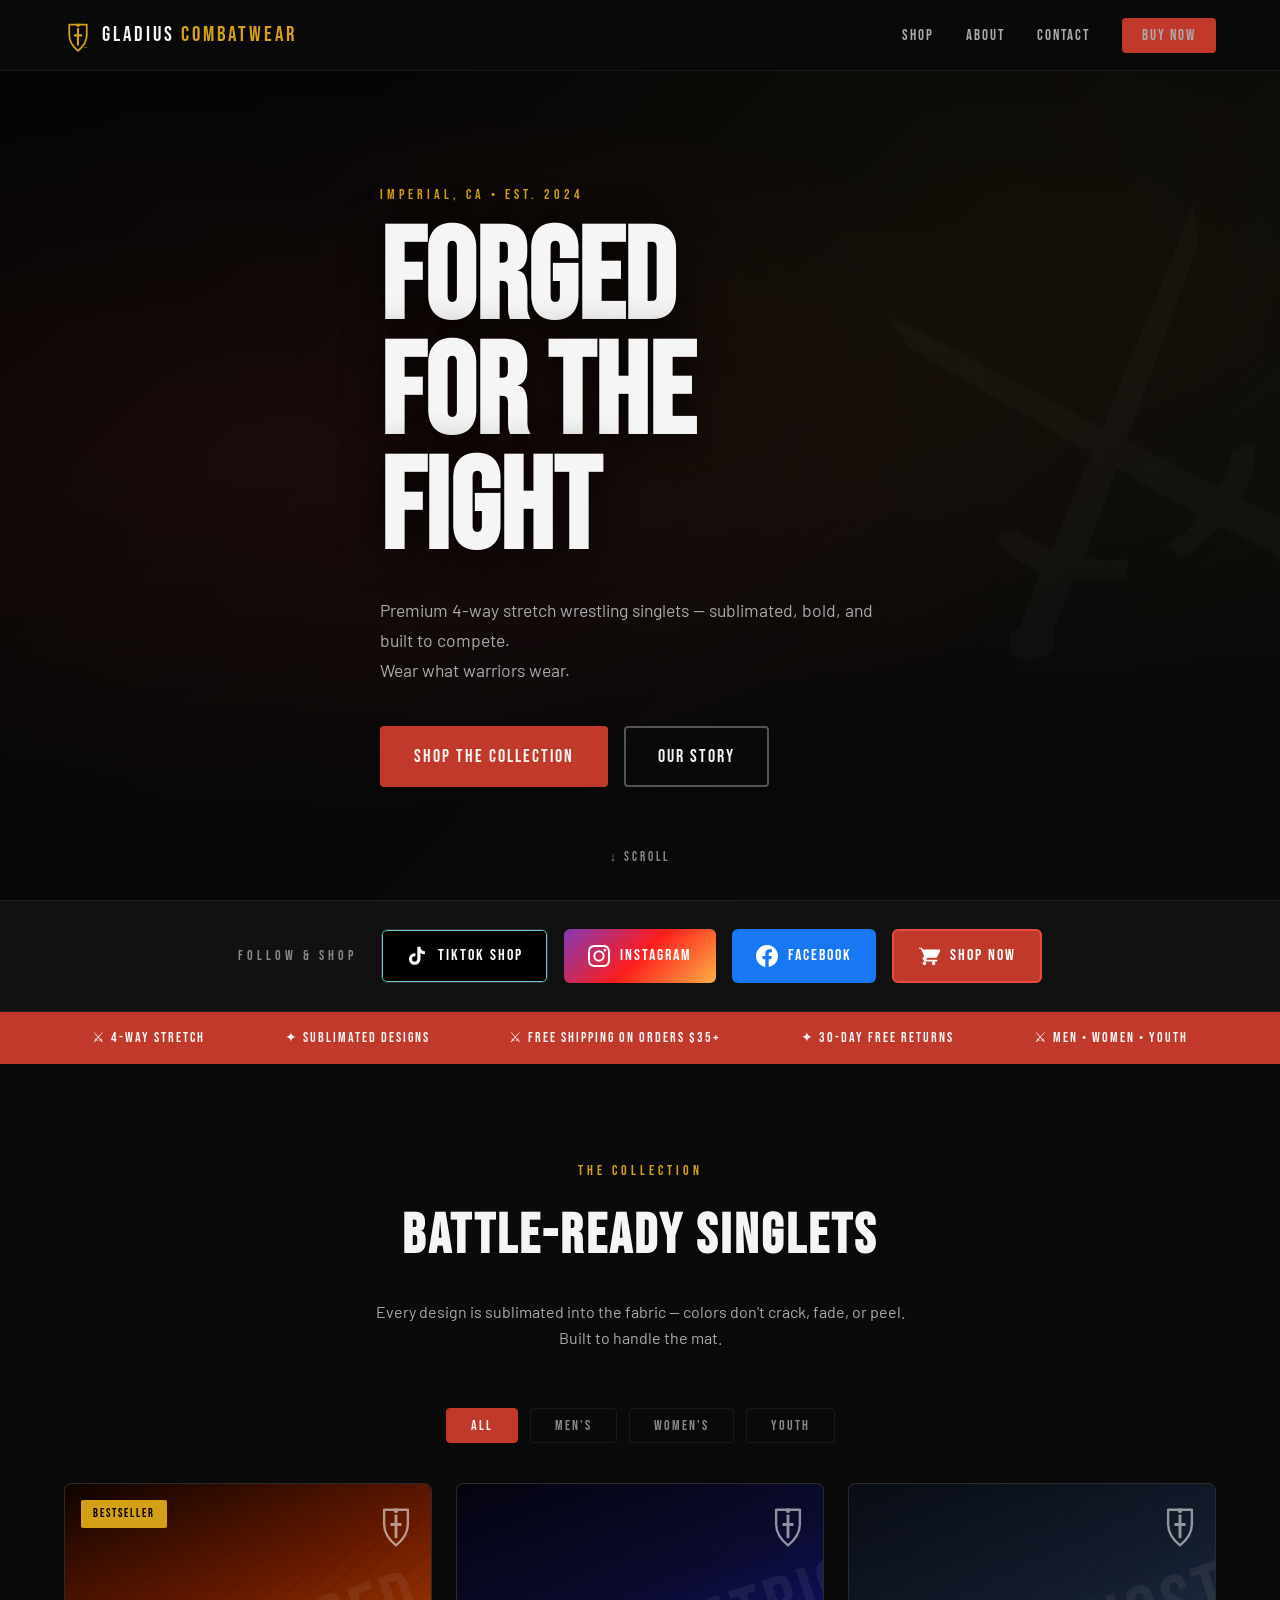
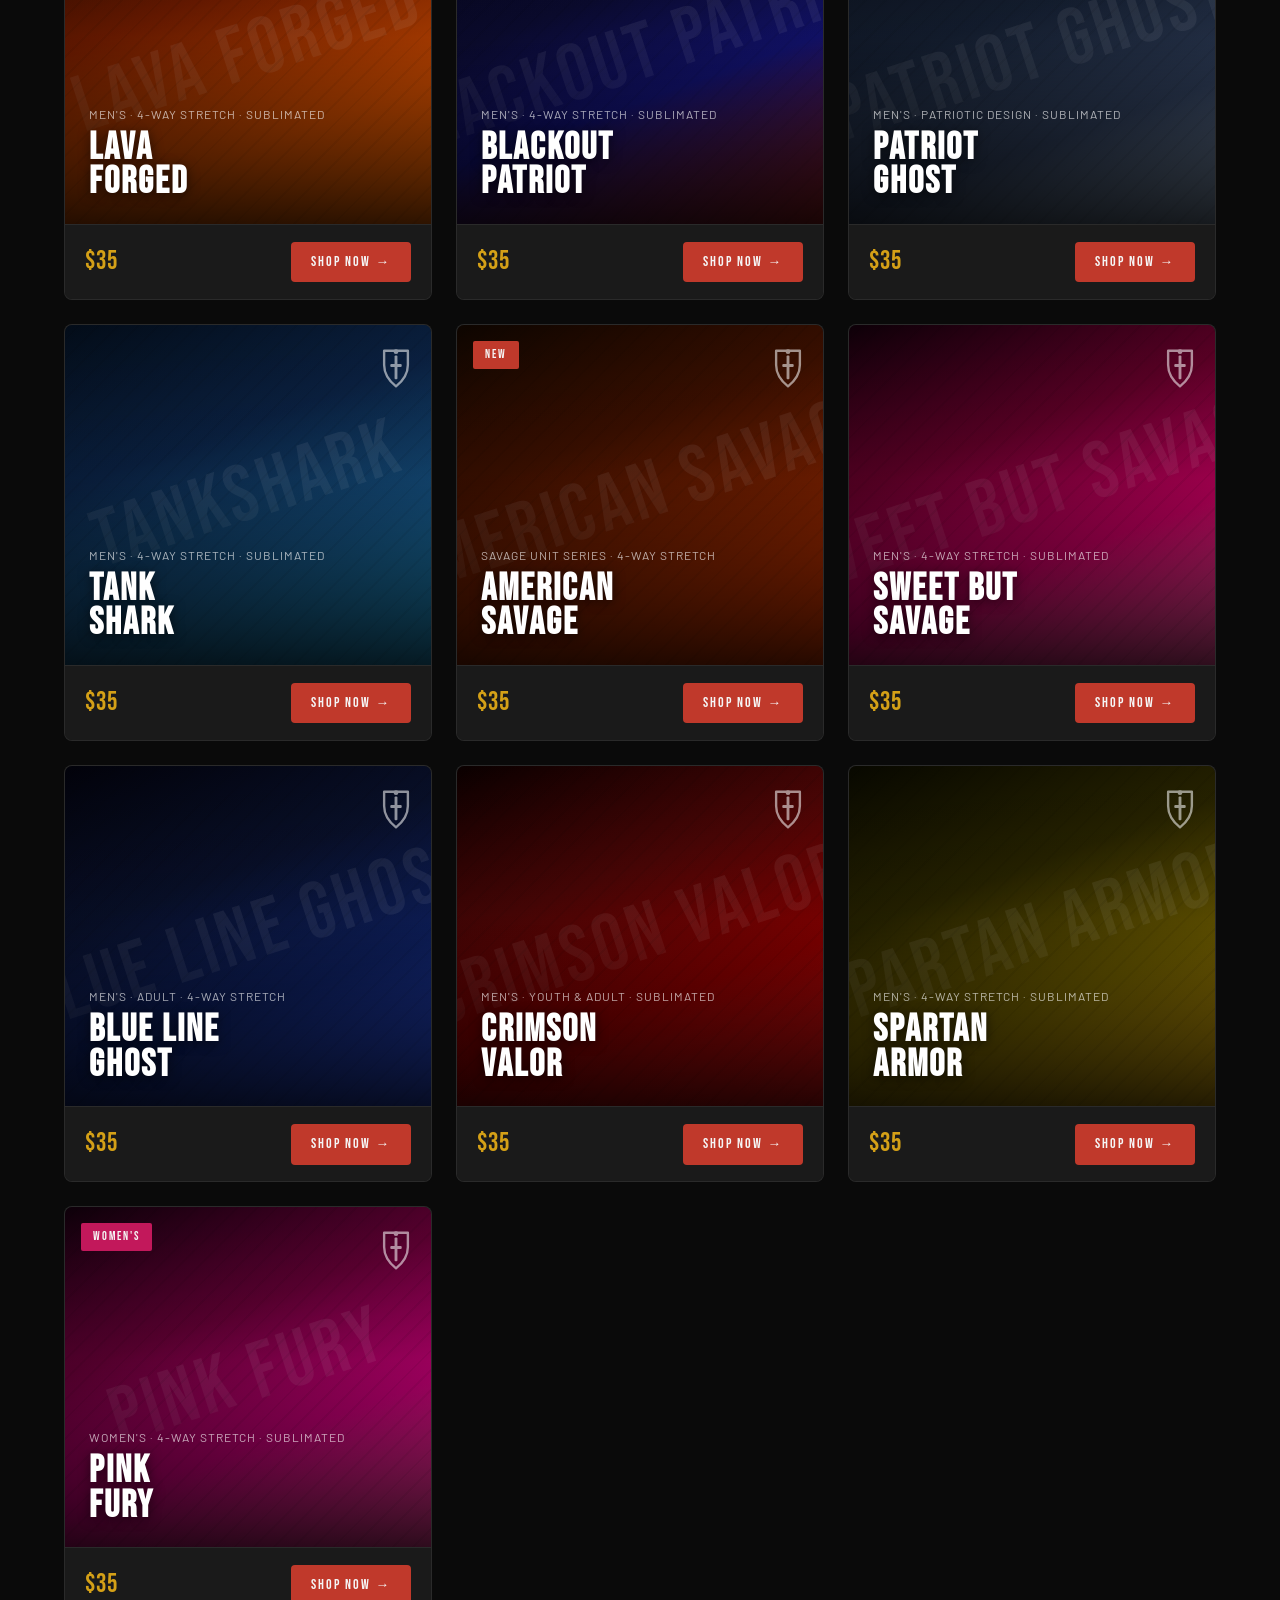
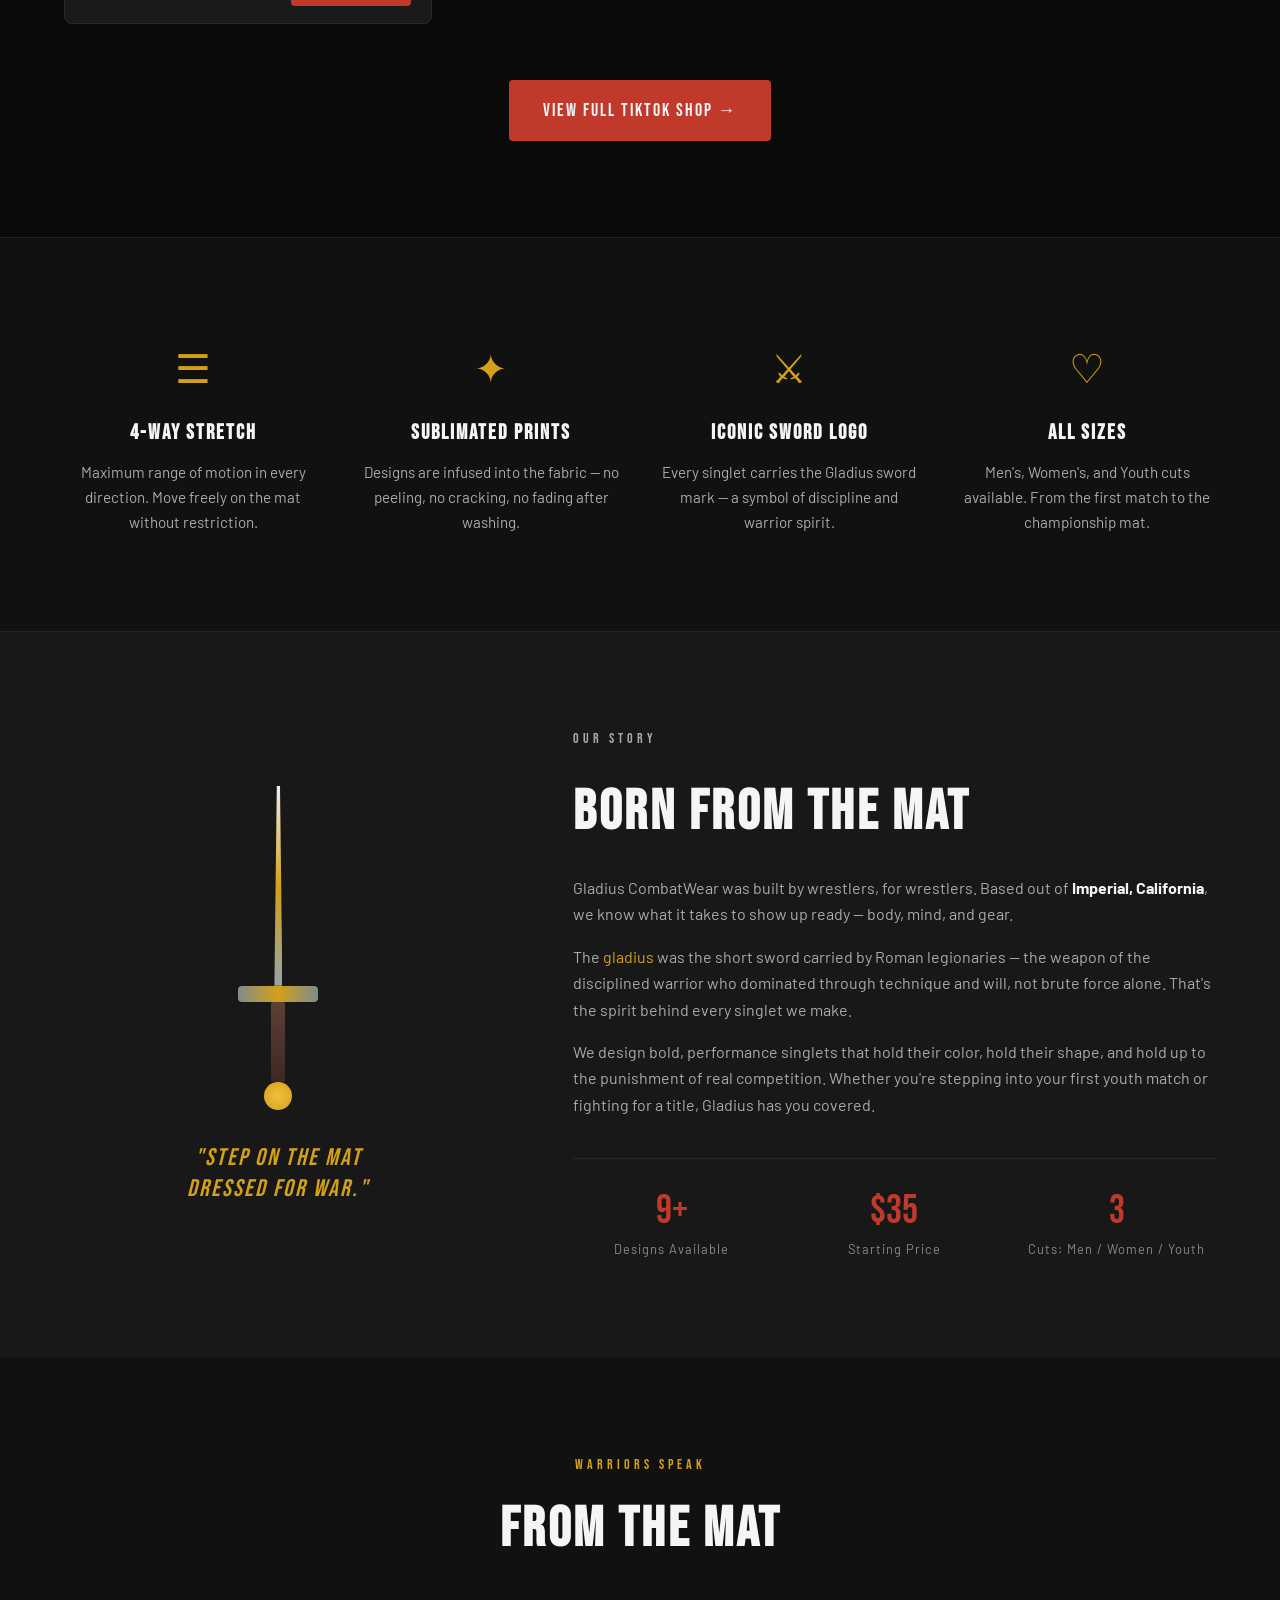
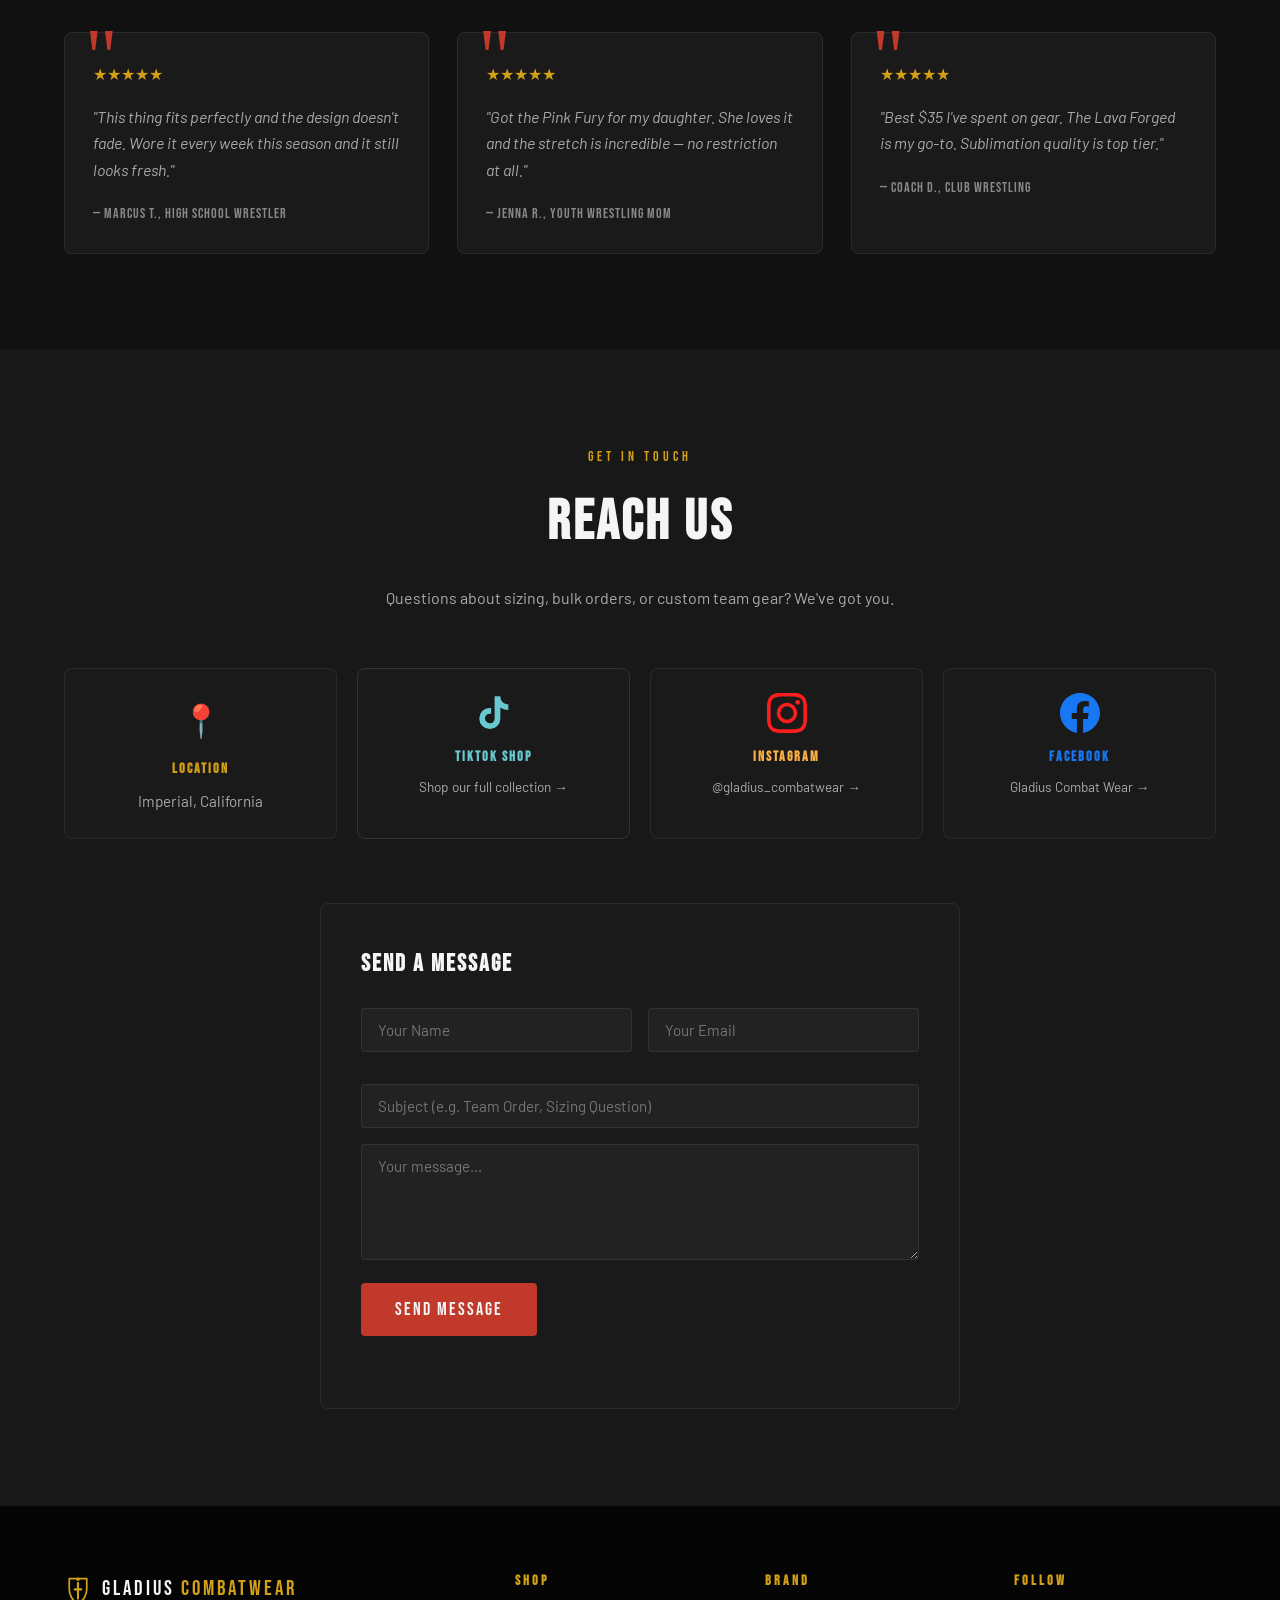
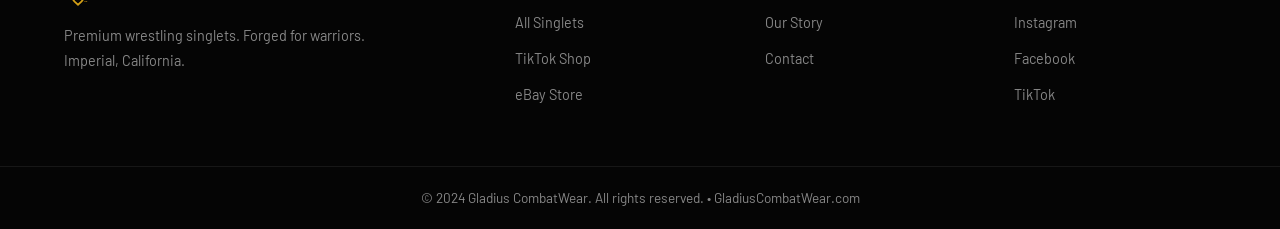
==== commit 2facfa14: "Correct logo: shield outline with cross/sword inside - Pentagon shield with rounded bottom (outline " ====
--- a/gladius/index.html
+++ b/gladius/index.html
@@ -21,16 +21,15 @@
     <nav class="nav container">
       <a href="#" class="logo">
         <svg class="logo-icon" viewBox="0 0 80 100" xmlns="http://www.w3.org/2000/svg" aria-hidden="true">
-          <!-- Shield body - pentagon shape -->
-          <path d="M 40 8 L 70 28 L 70 55 Q 70 75 40 92 Q 10 75 10 55 L 10 28 Z" fill="none" stroke="currentColor" stroke-width="6" stroke-linejoin="round"/>
-          <!-- Sword pommel -->
-          <circle cx="40" cy="5" r="4" fill="currentColor"/>
-          <!-- Grip/Handle -->
-          <rect x="37" y="9" width="6" height="18" rx="3" fill="currentColor"/>
-          <!-- Crossguard -->
-          <rect x="25" y="27" width="30" height="6" rx="3" fill="currentColor"/>
-          <!-- Blade - runs down center of shield -->
-          <polygon points="37,33 43,33 41,75 40,82 39,75" fill="currentColor"/>
+          <!-- Shield outline - pentagon with rounded bottom -->
+          <path d="M 15 20 L 65 20 L 65 50 Q 65 75 40 95 Q 15 75 15 50 Z" fill="none" stroke="currentColor" stroke-width="5" stroke-linejoin="round"/>
+          <!-- Cross/Sword inside shield -->
+          <!-- Vertical blade -->
+          <rect x="37" y="30" width="6" height="50" fill="currentColor" rx="2"/>
+          <!-- Horizontal crossguard -->
+          <rect x="28" y="48" width="24" height="6" fill="currentColor" rx="2"/>
+          <!-- Sword pommel on top -->
+          <circle cx="40" cy="22" r="5" fill="currentColor"/>
           <!-- TM mark -->
           <text x="58" y="88" font-size="6" font-family="Arial, sans-serif" fill="currentColor" font-weight="bold">TM</text>
         </svg>
@@ -437,16 +436,15 @@
       <div class="footer-brand">
         <a href="#" class="logo">
           <svg class="logo-icon" viewBox="0 0 80 100" xmlns="http://www.w3.org/2000/svg" aria-hidden="true">
-          <!-- Shield body - pentagon shape -->
-          <path d="M 40 8 L 70 28 L 70 55 Q 70 75 40 92 Q 10 75 10 55 L 10 28 Z" fill="none" stroke="currentColor" stroke-width="6" stroke-linejoin="round"/>
-          <!-- Sword pommel -->
-          <circle cx="40" cy="5" r="4" fill="currentColor"/>
-          <!-- Grip/Handle -->
-          <rect x="37" y="9" width="6" height="18" rx="3" fill="currentColor"/>
-          <!-- Crossguard -->
-          <rect x="25" y="27" width="30" height="6" rx="3" fill="currentColor"/>
-          <!-- Blade - runs down center of shield -->
-          <polygon points="37,33 43,33 41,75 40,82 39,75" fill="currentColor"/>
+          <!-- Shield outline - pentagon with rounded bottom -->
+          <path d="M 15 20 L 65 20 L 65 50 Q 65 75 40 95 Q 15 75 15 50 Z" fill="none" stroke="currentColor" stroke-width="5" stroke-linejoin="round"/>
+          <!-- Cross/Sword inside shield -->
+          <!-- Vertical blade -->
+          <rect x="37" y="30" width="6" height="50" fill="currentColor" rx="2"/>
+          <!-- Horizontal crossguard -->
+          <rect x="28" y="48" width="24" height="6" fill="currentColor" rx="2"/>
+          <!-- Sword pommel on top -->
+          <circle cx="40" cy="22" r="5" fill="currentColor"/>
           <!-- TM mark -->
           <text x="58" y="88" font-size="6" font-family="Arial, sans-serif" fill="currentColor" font-weight="bold">TM</text>
         </svg>
--- a/gladius/styles.css
+++ b/gladius/styles.css
@@ -479,7 +479,7 @@
   height: 50px;
   z-index: 2;
   opacity: 0.55;
-  background-image: url("data:image/svg+xml,%3Csvg viewBox='0 0 80 100' xmlns='http://www.w3.org/2000/svg'%3E%3Cpath d='M 40 8 L 70 28 L 70 55 Q 70 75 40 92 Q 10 75 10 55 L 10 28 Z' fill='none' stroke='white' stroke-width='6' stroke-linejoin='round'/%3E%3Ccircle cx='40' cy='5' r='4' fill='white'/%3E%3Crect x='37' y='9' width='6' height='18' rx='3' fill='white'/%3E%3Crect x='25' y='27' width='30' height='6' rx='3' fill='white'/%3E%3Cpolygon points='37,33 43,33 41,75 40,82 39,75' fill='white'/%3E%3C/svg%3E");
+  background-image: url("data:image/svg+xml,%3Csvg viewBox='0 0 80 100' xmlns='http://www.w3.org/2000/svg'%3E%3Cpath d='M 15 20 L 65 20 L 65 50 Q 65 75 40 95 Q 15 75 15 50 Z' fill='none' stroke='white' stroke-width='5' stroke-linejoin='round'/%3E%3Crect x='37' y='30' width='6' height='50' fill='white' rx='2'/%3E%3Crect x='28' y='48' width='24' height='6' fill='white' rx='2'/%3E%3Ccircle cx='40' cy='22' r='5' fill='white'/%3E%3C/svg%3E");
   background-repeat: no-repeat;
   background-size: contain;
   transition: opacity 0.2s;
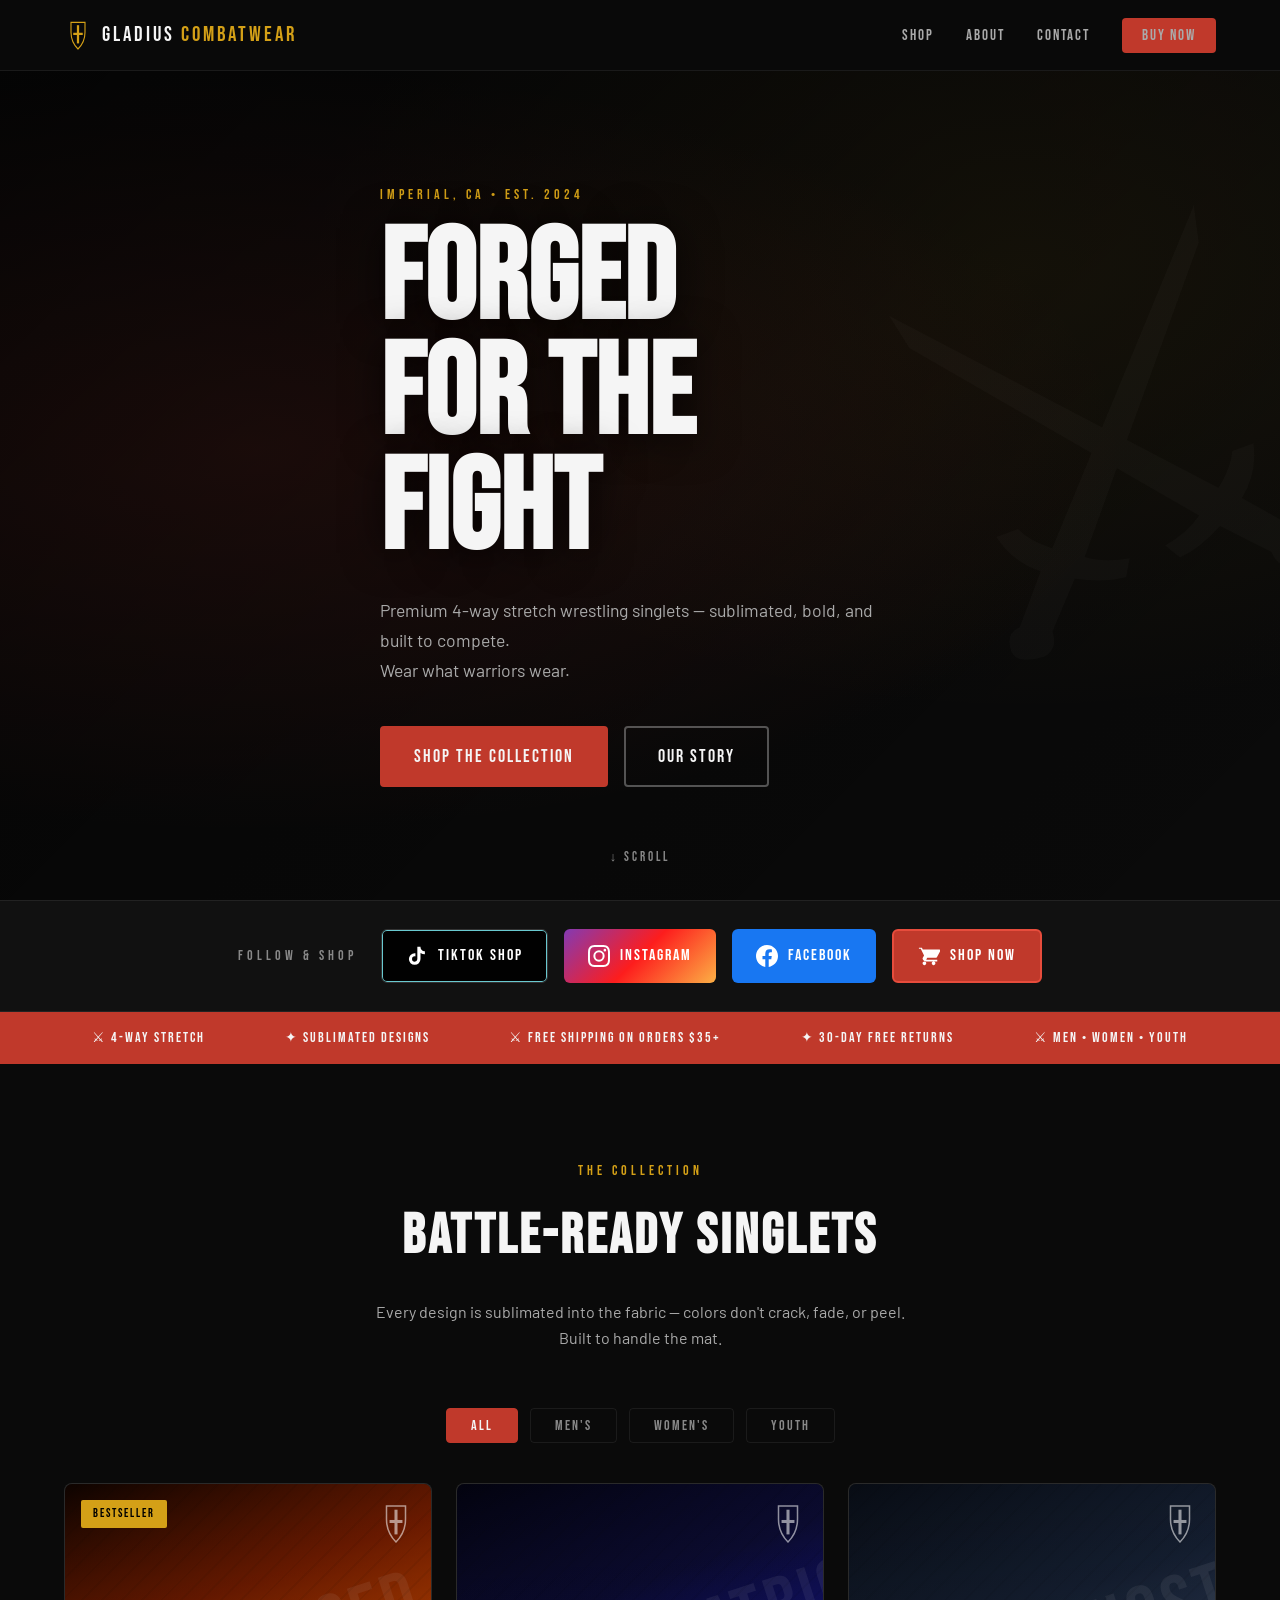
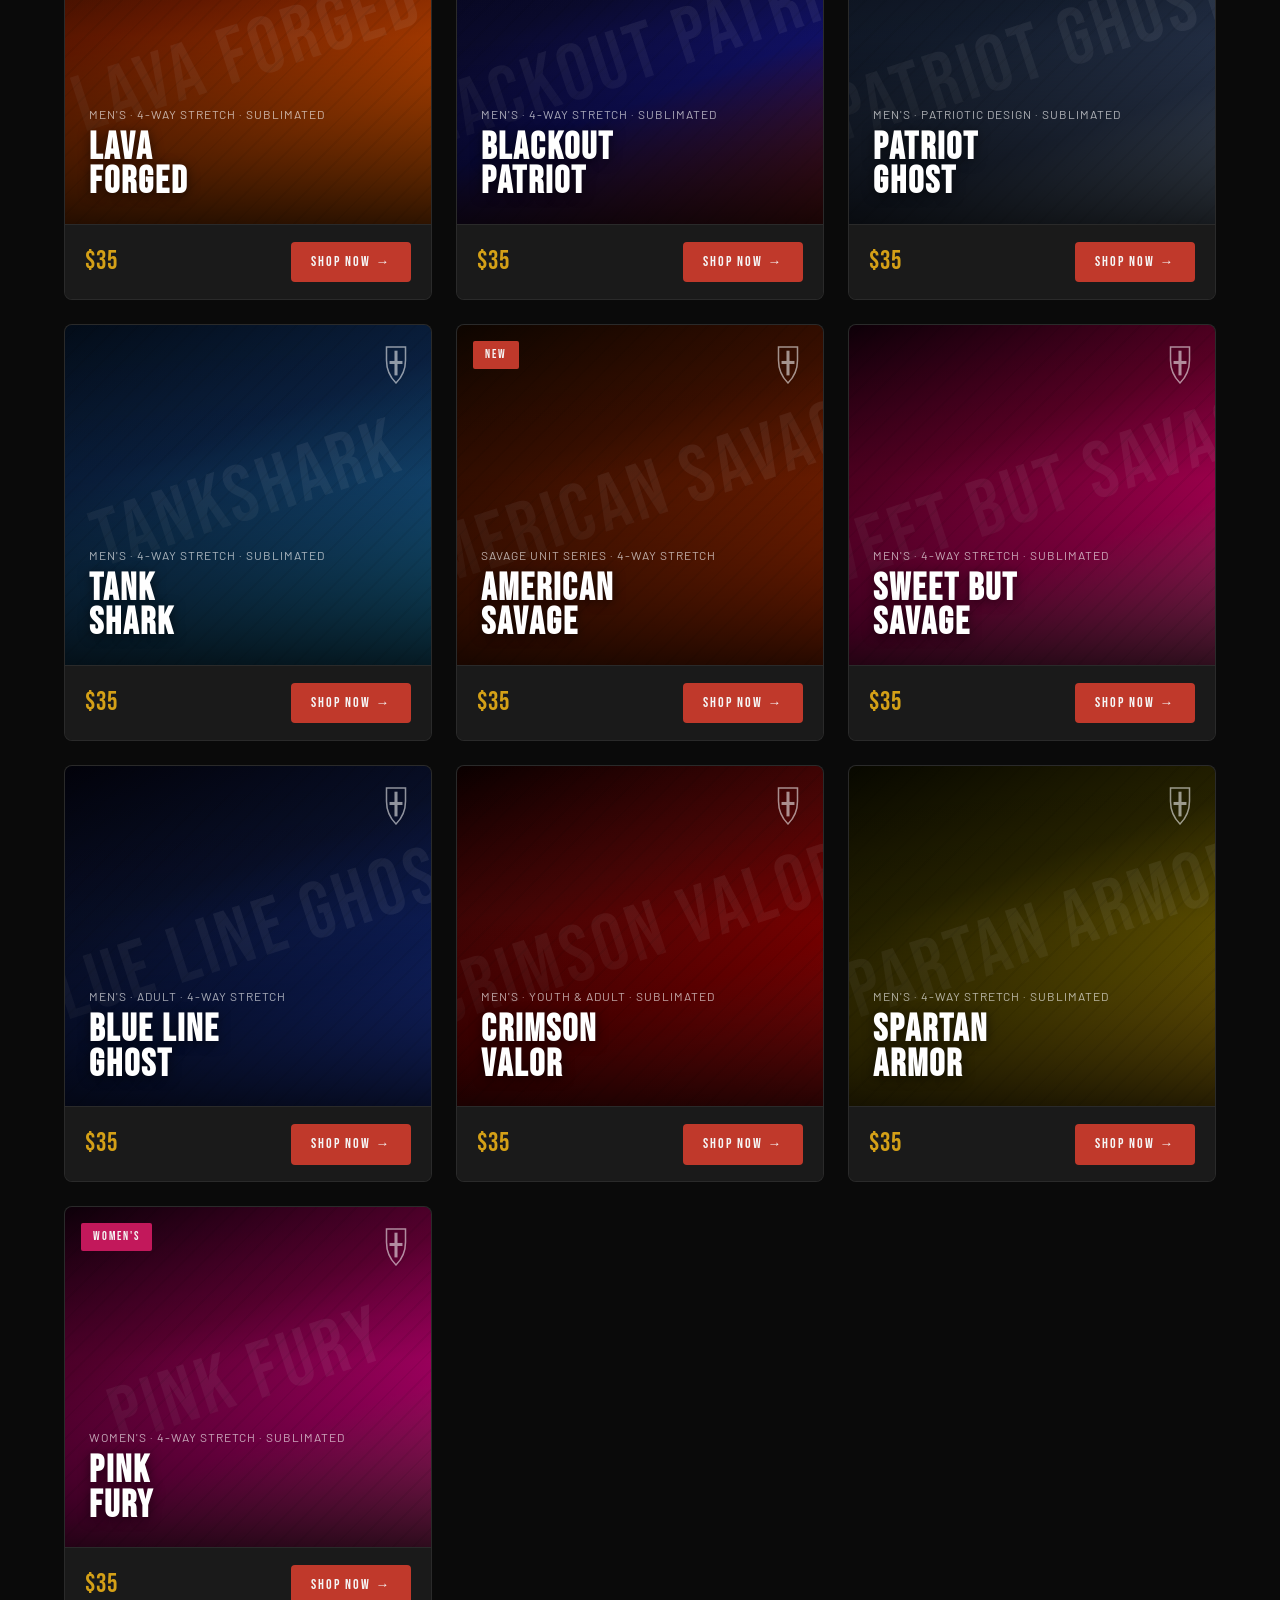
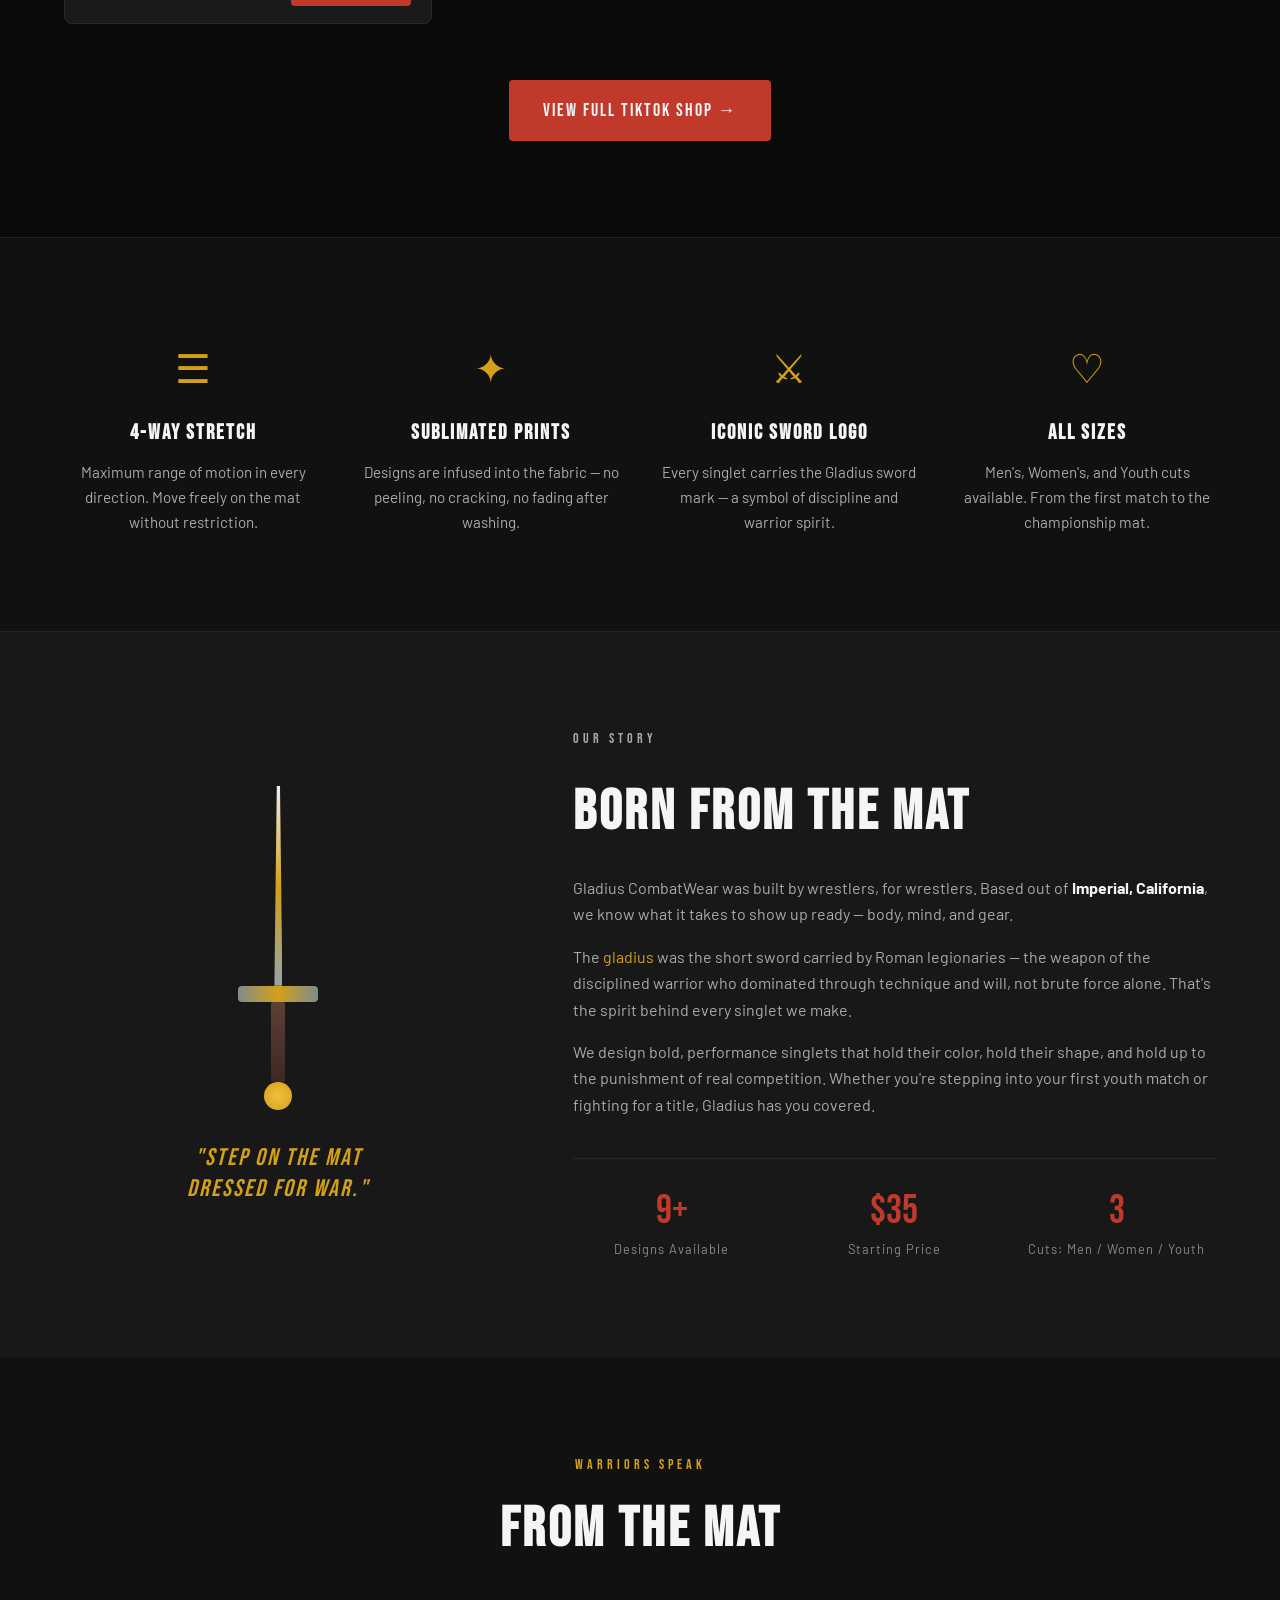
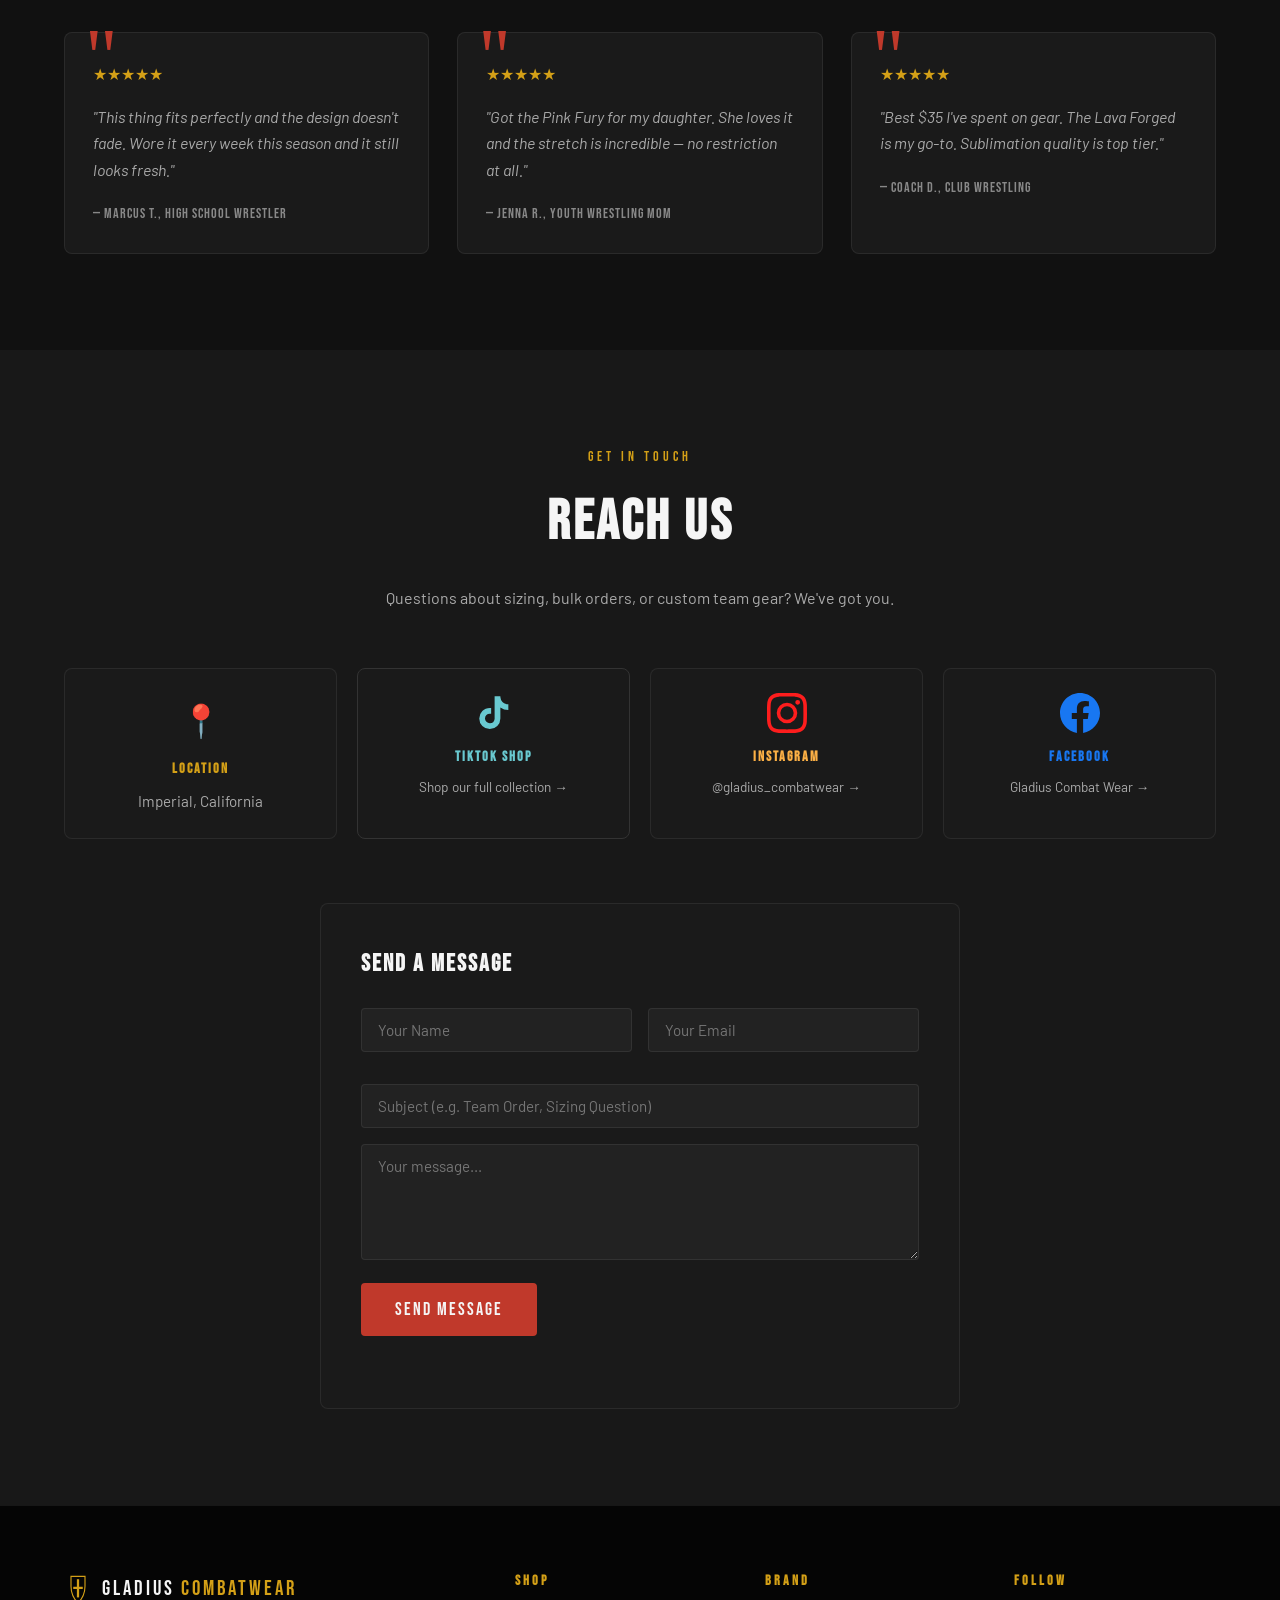
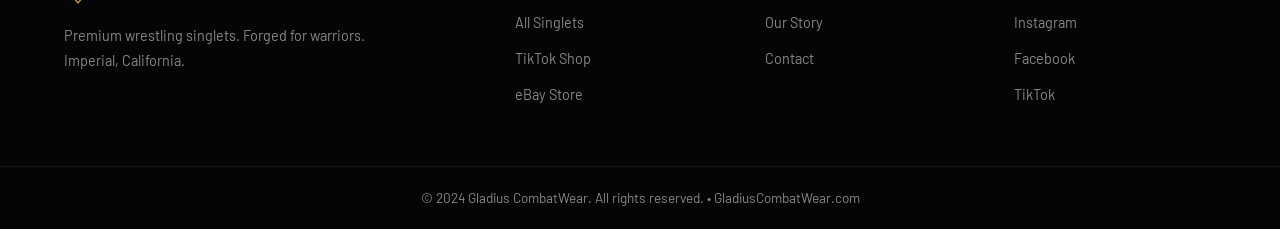
==== commit 26f51bf3: "Embed correct logo SVG — shield with cross Using exact SVG code provided by user.  https://claude.ai" ====
--- a/gladius/index.html
+++ b/gladius/index.html
@@ -20,18 +20,10 @@
   <header class="site-header">
     <nav class="nav container">
       <a href="#" class="logo">
-        <svg class="logo-icon" viewBox="0 0 80 100" xmlns="http://www.w3.org/2000/svg" aria-hidden="true">
-          <!-- Shield outline - pentagon with rounded bottom -->
-          <path d="M 15 20 L 65 20 L 65 50 Q 65 75 40 95 Q 15 75 15 50 Z" fill="none" stroke="currentColor" stroke-width="5" stroke-linejoin="round"/>
-          <!-- Cross/Sword inside shield -->
-          <!-- Vertical blade -->
-          <rect x="37" y="30" width="6" height="50" fill="currentColor" rx="2"/>
-          <!-- Horizontal crossguard -->
-          <rect x="28" y="48" width="24" height="6" fill="currentColor" rx="2"/>
-          <!-- Sword pommel on top -->
-          <circle cx="40" cy="22" r="5" fill="currentColor"/>
-          <!-- TM mark -->
-          <text x="58" y="88" font-size="6" font-family="Arial, sans-serif" fill="currentColor" font-weight="bold">TM</text>
+        <svg class="logo-icon" viewBox="0 0 100 120" xmlns="http://www.w3.org/2000/svg" aria-hidden="true">
+          <path d="M 25 15 L 75 15 L 75 50 Q 75 85 50 110 Q 25 85 25 50 Z" fill="none" stroke="currentColor" stroke-width="4"/>
+          <rect x="46" y="25" width="8" height="65" fill="currentColor"/>
+          <rect x="33" y="52" width="34" height="8" fill="currentColor"/>
         </svg>
         <span class="logo-text">GLADIUS <span class="logo-sub">COMBATWEAR</span></span>
       </a>
@@ -435,18 +427,10 @@
     <div class="container footer-inner">
       <div class="footer-brand">
         <a href="#" class="logo">
-          <svg class="logo-icon" viewBox="0 0 80 100" xmlns="http://www.w3.org/2000/svg" aria-hidden="true">
-          <!-- Shield outline - pentagon with rounded bottom -->
-          <path d="M 15 20 L 65 20 L 65 50 Q 65 75 40 95 Q 15 75 15 50 Z" fill="none" stroke="currentColor" stroke-width="5" stroke-linejoin="round"/>
-          <!-- Cross/Sword inside shield -->
-          <!-- Vertical blade -->
-          <rect x="37" y="30" width="6" height="50" fill="currentColor" rx="2"/>
-          <!-- Horizontal crossguard -->
-          <rect x="28" y="48" width="24" height="6" fill="currentColor" rx="2"/>
-          <!-- Sword pommel on top -->
-          <circle cx="40" cy="22" r="5" fill="currentColor"/>
-          <!-- TM mark -->
-          <text x="58" y="88" font-size="6" font-family="Arial, sans-serif" fill="currentColor" font-weight="bold">TM</text>
+          <svg class="logo-icon" viewBox="0 0 100 120" xmlns="http://www.w3.org/2000/svg" aria-hidden="true">
+          <path d="M 25 15 L 75 15 L 75 50 Q 75 85 50 110 Q 25 85 25 50 Z" fill="none" stroke="currentColor" stroke-width="4"/>
+          <rect x="46" y="25" width="8" height="65" fill="currentColor"/>
+          <rect x="33" y="52" width="34" height="8" fill="currentColor"/>
         </svg>
           <span class="logo-text">GLADIUS <span class="logo-sub">COMBATWEAR</span></span>
         </a>
--- a/gladius/styles.css
+++ b/gladius/styles.css
@@ -479,7 +479,7 @@
   height: 50px;
   z-index: 2;
   opacity: 0.55;
-  background-image: url("data:image/svg+xml,%3Csvg viewBox='0 0 80 100' xmlns='http://www.w3.org/2000/svg'%3E%3Cpath d='M 15 20 L 65 20 L 65 50 Q 65 75 40 95 Q 15 75 15 50 Z' fill='none' stroke='white' stroke-width='5' stroke-linejoin='round'/%3E%3Crect x='37' y='30' width='6' height='50' fill='white' rx='2'/%3E%3Crect x='28' y='48' width='24' height='6' fill='white' rx='2'/%3E%3Ccircle cx='40' cy='22' r='5' fill='white'/%3E%3C/svg%3E");
+  background-image: url("data:image/svg+xml,%3Csvg viewBox='0 0 100 120' xmlns='http://www.w3.org/2000/svg'%3E%3Cpath d='M 25 15 L 75 15 L 75 50 Q 75 85 50 110 Q 25 85 25 50 Z' fill='none' stroke='white' stroke-width='4'/%3E%3Crect x='46' y='25' width='8' height='65' fill='white'/%3E%3Crect x='33' y='52' width='34' height='8' fill='white'/%3E%3C/svg%3E");
   background-repeat: no-repeat;
   background-size: contain;
   transition: opacity 0.2s;
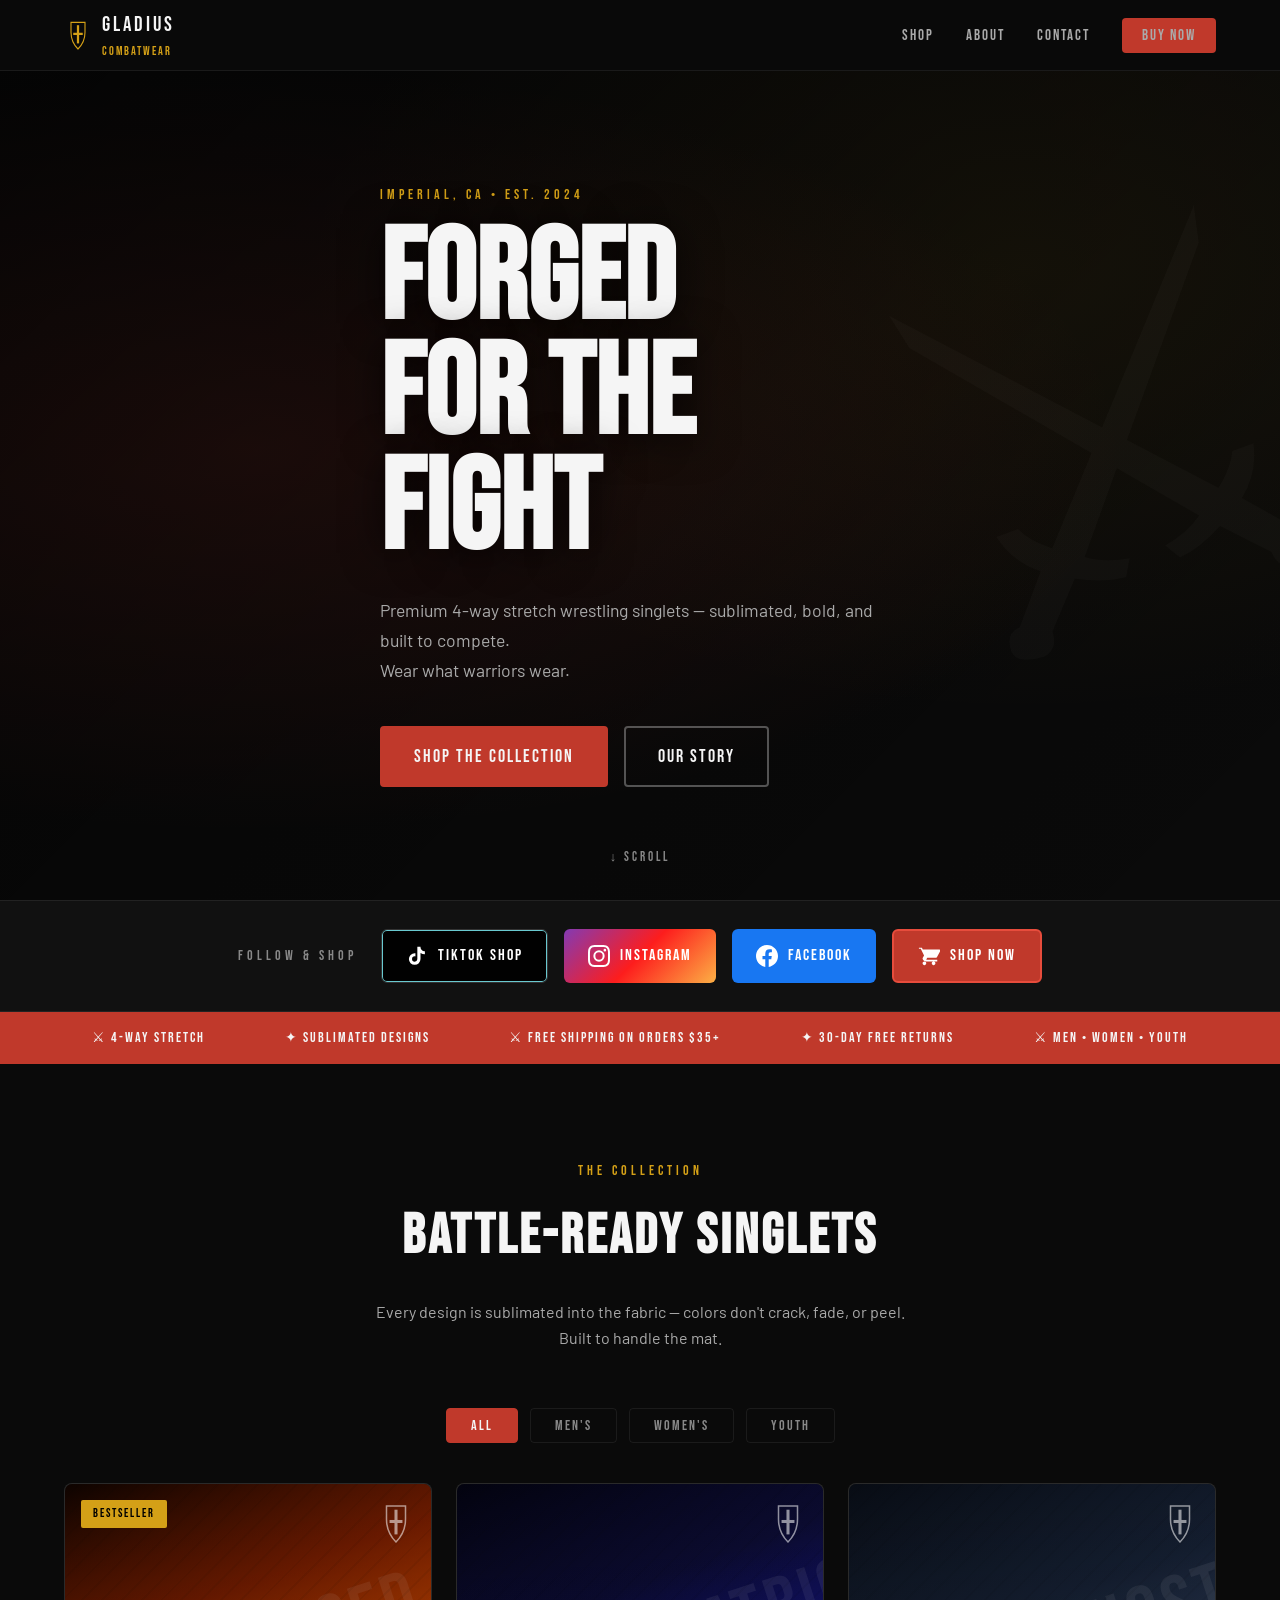
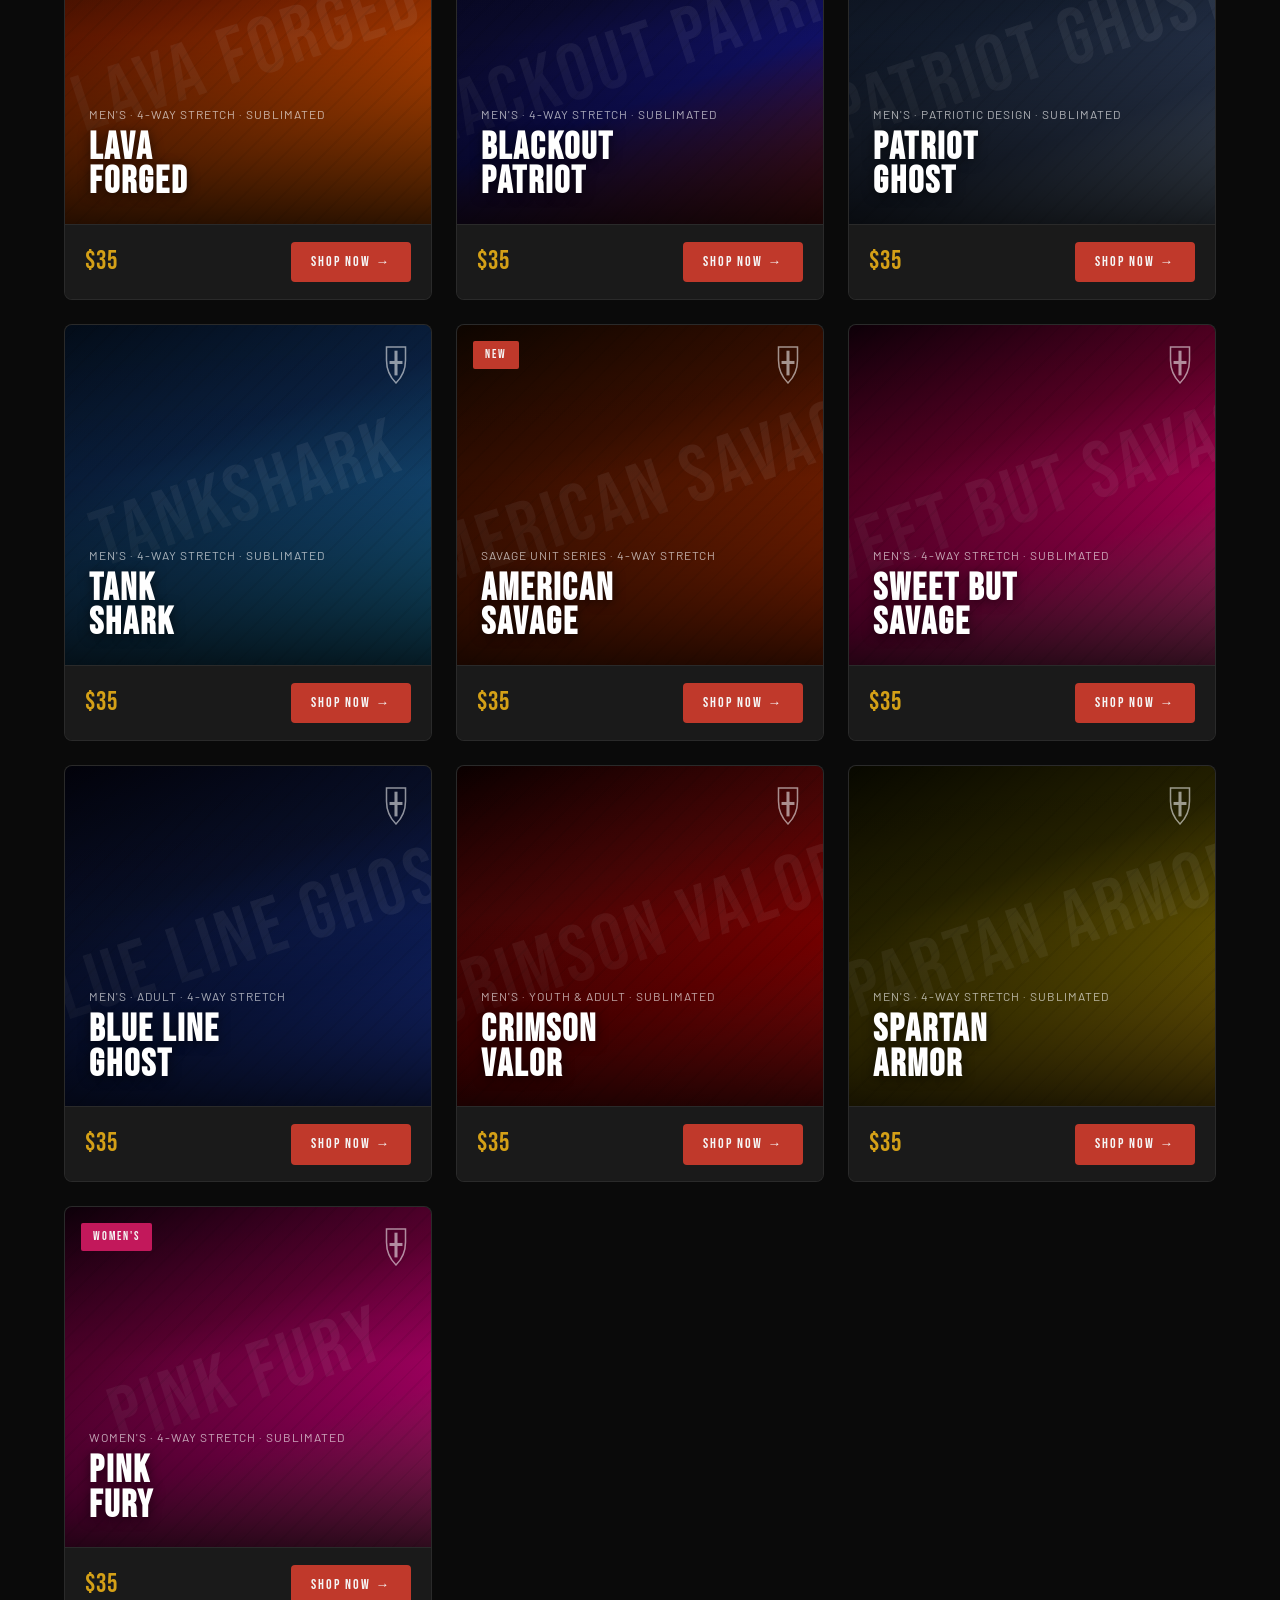
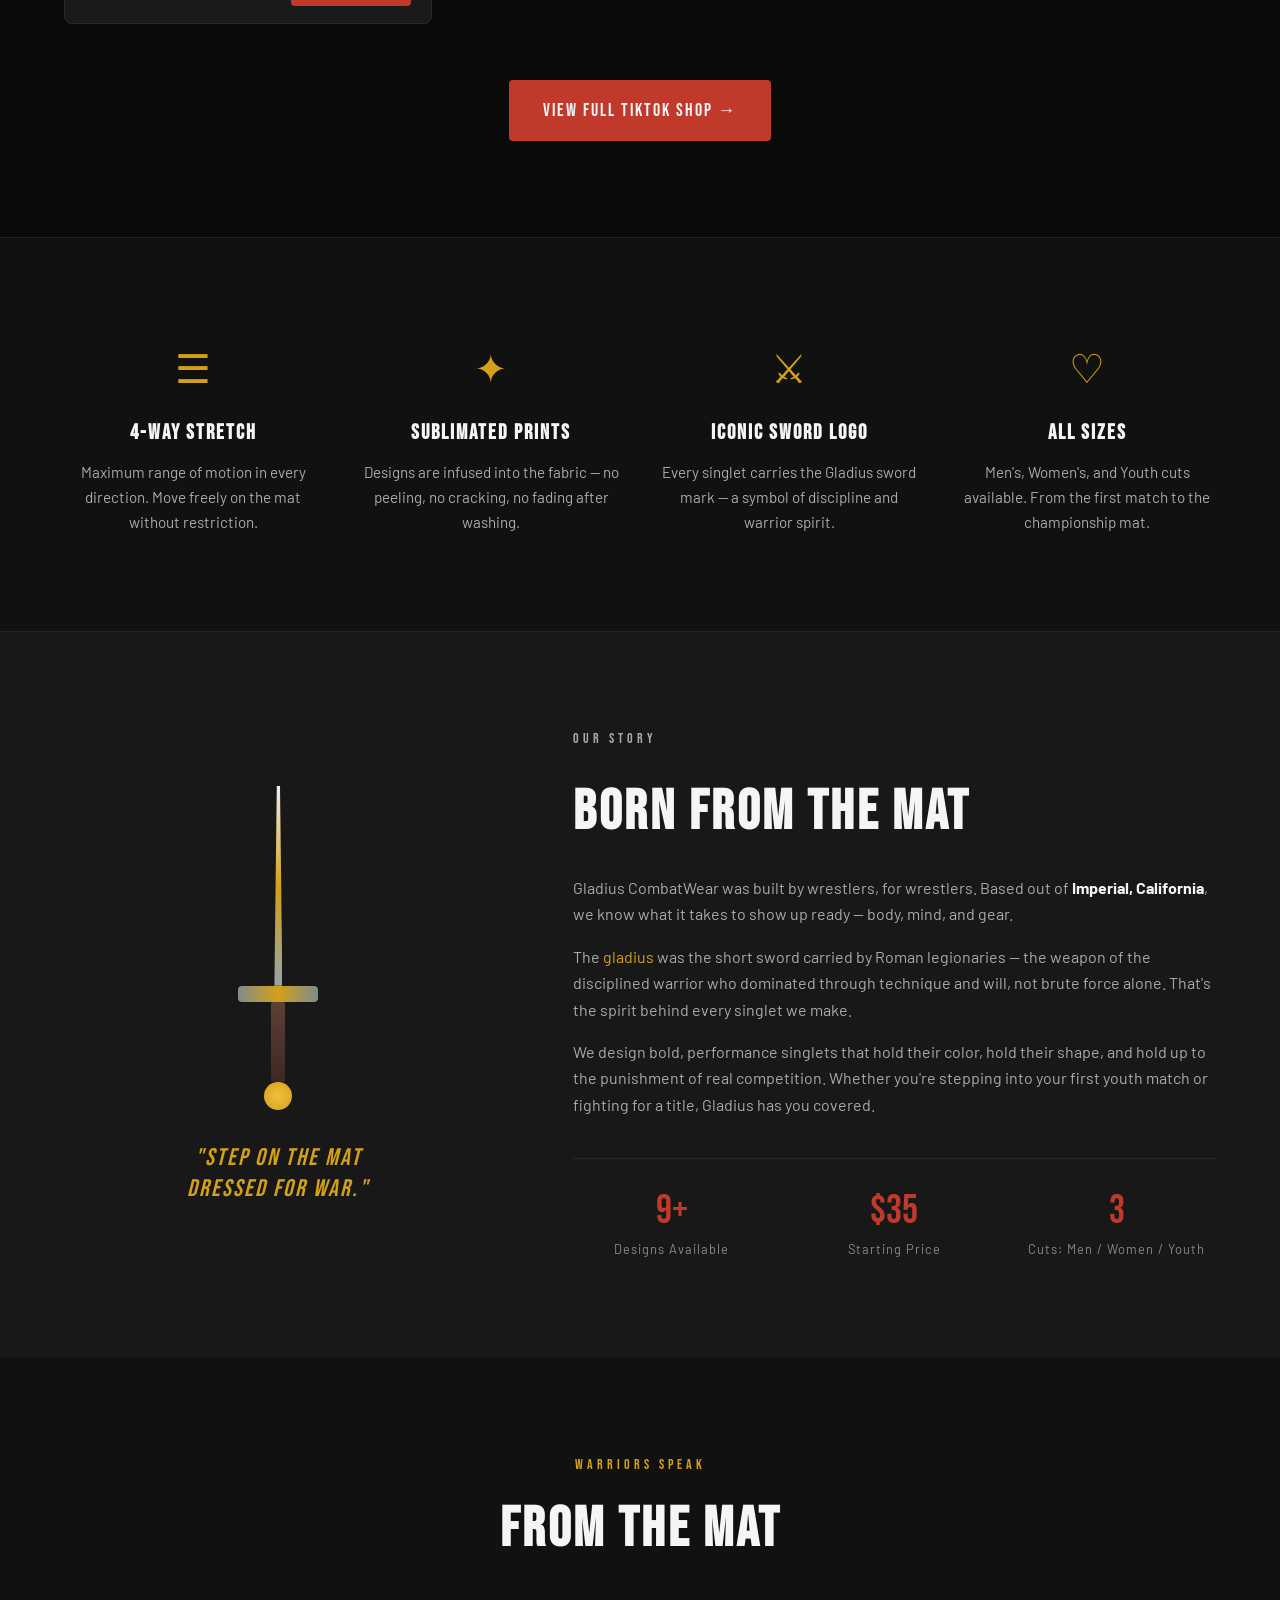
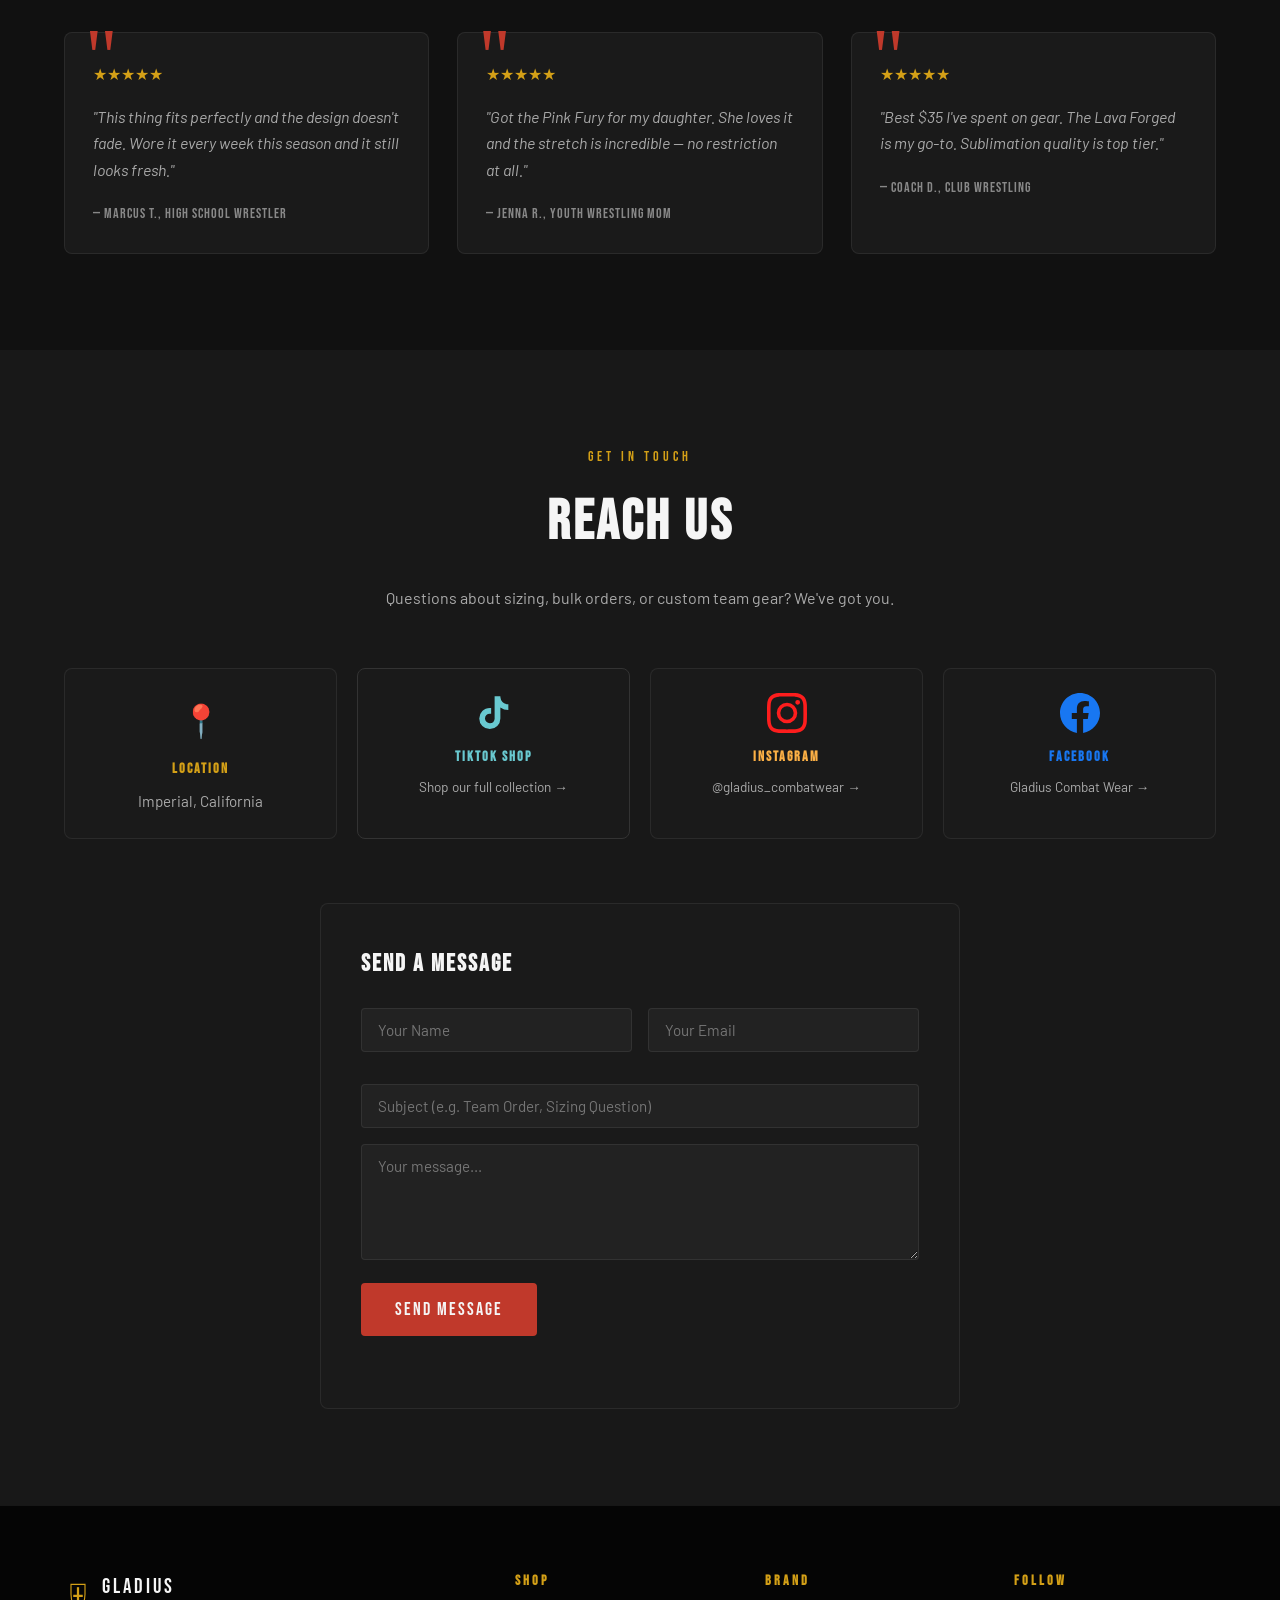
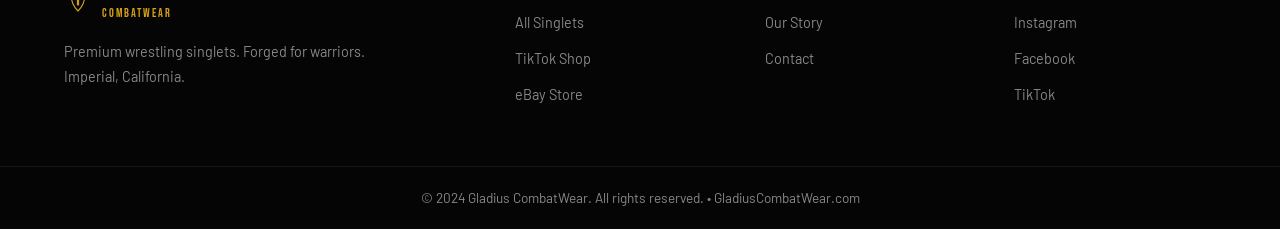
==== commit aab491ee: "Separate logo emblem from wordmark for independent design updates" ====
--- a/gladius/index.html
+++ b/gladius/index.html
@@ -20,12 +20,17 @@
   <header class="site-header">
     <nav class="nav container">
       <a href="#" class="logo">
-        <svg class="logo-icon" viewBox="0 0 100 120" xmlns="http://www.w3.org/2000/svg" aria-hidden="true">
-          <path d="M 25 15 L 75 15 L 75 50 Q 75 85 50 110 Q 25 85 25 50 Z" fill="none" stroke="currentColor" stroke-width="4"/>
-          <rect x="46" y="25" width="8" height="65" fill="currentColor"/>
-          <rect x="33" y="52" width="34" height="8" fill="currentColor"/>
-        </svg>
-        <span class="logo-text">GLADIUS <span class="logo-sub">COMBATWEAR</span></span>
+        <div class="logo-emblem">
+          <svg class="logo-icon" viewBox="0 0 100 120" xmlns="http://www.w3.org/2000/svg" aria-hidden="true">
+            <path d="M 25 15 L 75 15 L 75 50 Q 75 85 50 110 Q 25 85 25 50 Z" fill="none" stroke="currentColor" stroke-width="4"/>
+            <rect x="46" y="25" width="8" height="65" fill="currentColor"/>
+            <rect x="33" y="52" width="34" height="8" fill="currentColor"/>
+          </svg>
+        </div>
+        <div class="logo-wordmark">
+          <span class="logo-brand">GLADIUS</span>
+          <span class="logo-sub">COMBATWEAR</span>
+        </div>
       </a>
       <ul class="nav-links">
         <li><a href="#products">Shop</a></li>
@@ -427,12 +432,17 @@
     <div class="container footer-inner">
       <div class="footer-brand">
         <a href="#" class="logo">
-          <svg class="logo-icon" viewBox="0 0 100 120" xmlns="http://www.w3.org/2000/svg" aria-hidden="true">
-          <path d="M 25 15 L 75 15 L 75 50 Q 75 85 50 110 Q 25 85 25 50 Z" fill="none" stroke="currentColor" stroke-width="4"/>
-          <rect x="46" y="25" width="8" height="65" fill="currentColor"/>
-          <rect x="33" y="52" width="34" height="8" fill="currentColor"/>
-        </svg>
-          <span class="logo-text">GLADIUS <span class="logo-sub">COMBATWEAR</span></span>
+          <div class="logo-emblem">
+            <svg class="logo-icon" viewBox="0 0 100 120" xmlns="http://www.w3.org/2000/svg" aria-hidden="true">
+              <path d="M 25 15 L 75 15 L 75 50 Q 75 85 50 110 Q 25 85 25 50 Z" fill="none" stroke="currentColor" stroke-width="4"/>
+              <rect x="46" y="25" width="8" height="65" fill="currentColor"/>
+              <rect x="33" y="52" width="34" height="8" fill="currentColor"/>
+            </svg>
+          </div>
+          <div class="logo-wordmark">
+            <span class="logo-brand">GLADIUS</span>
+            <span class="logo-sub">COMBATWEAR</span>
+          </div>
         </a>
         <p>Premium wrestling singlets. Forged for warriors.<br>Imperial, California.</p>
       </div>
--- a/gladius/styles.css
+++ b/gladius/styles.css
@@ -115,19 +115,30 @@
   gap: 10px;
   text-decoration: none;
 }
+.logo-emblem {
+  flex-shrink: 0;
+}
 .logo-icon {
   width: 28px;
   height: 38px;
   color: var(--gold);
-  flex-shrink: 0;
-}
-.logo-text {
+  display: block;
+}
+.logo-wordmark {
+  display: flex;
+  flex-direction: column;
+  gap: 0;
+}
+.logo-brand {
   font-family: var(--font-head);
   font-size: 1.3rem;
   letter-spacing: 3px;
   color: var(--white);
 }
 .logo-sub {
+  font-family: var(--font-head);
+  font-size: 0.75rem;
+  letter-spacing: 2px;
   color: var(--gold);
 }
 .nav-links {
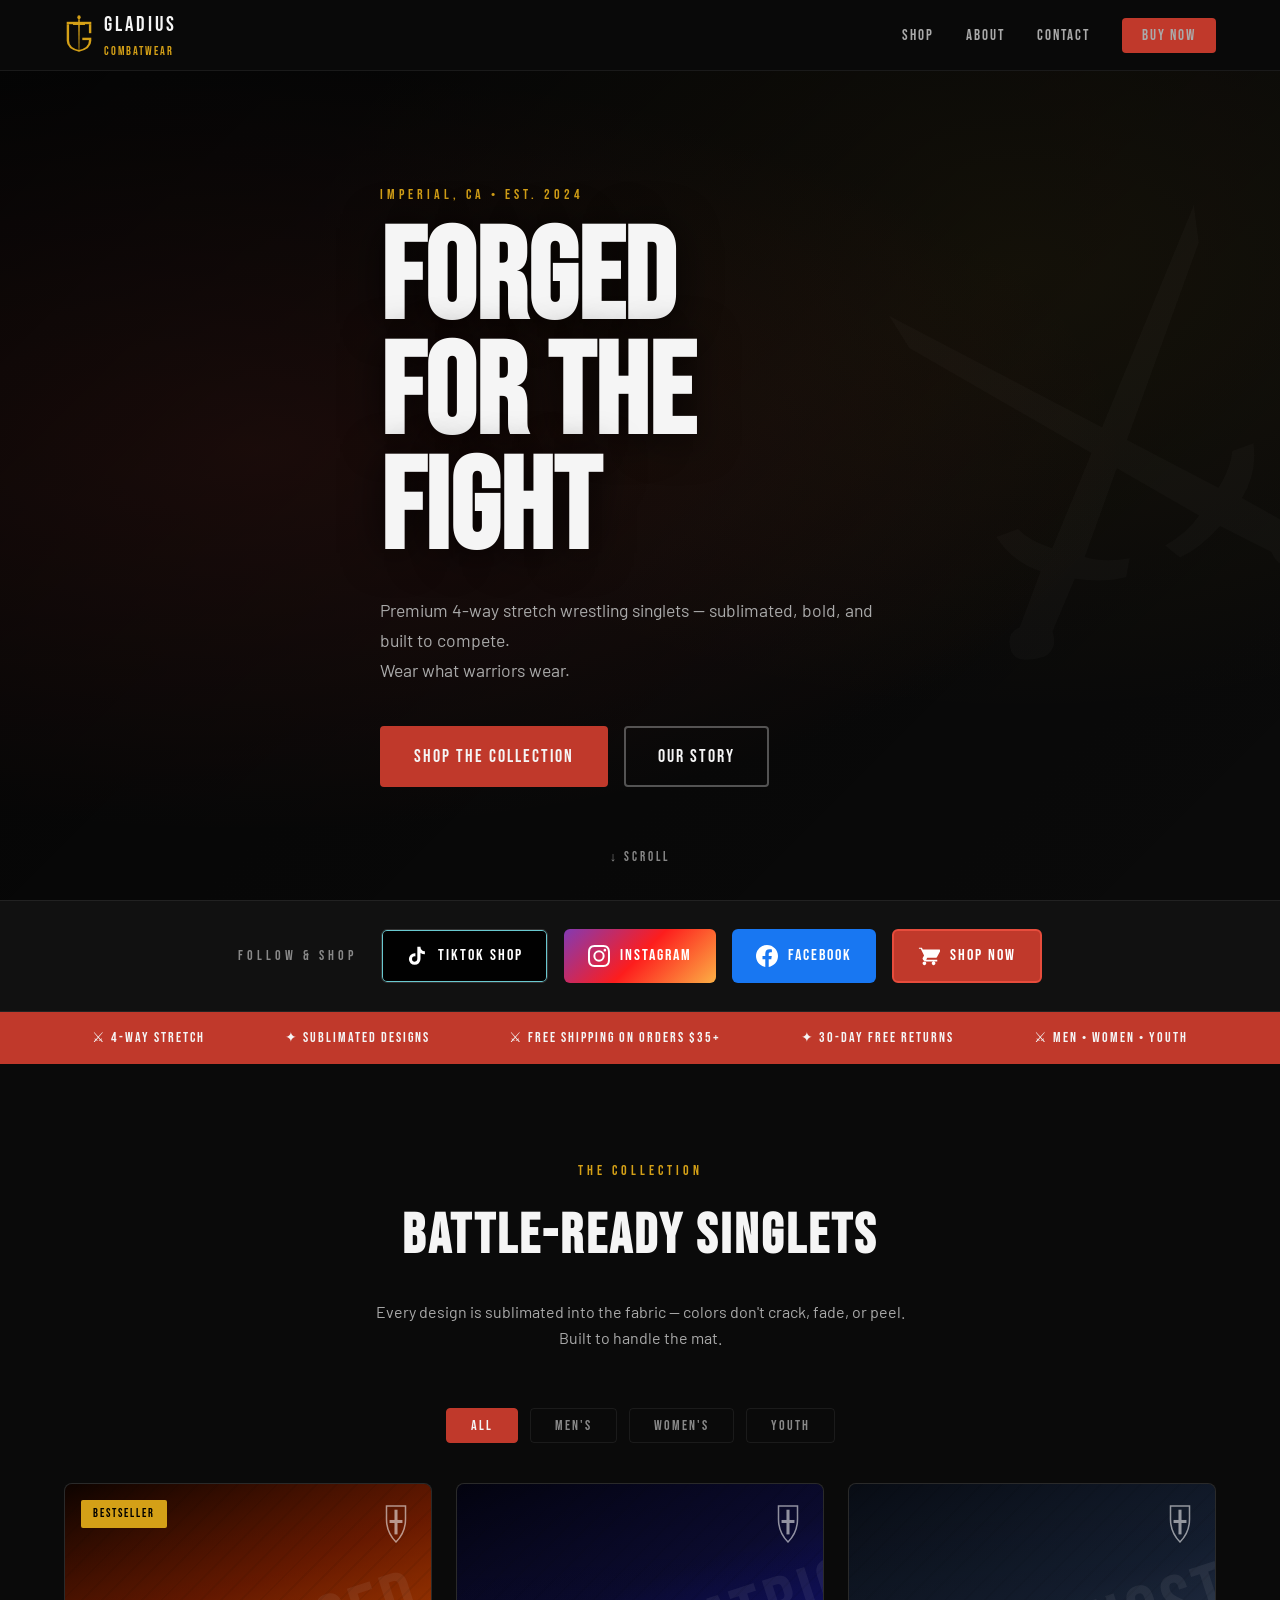
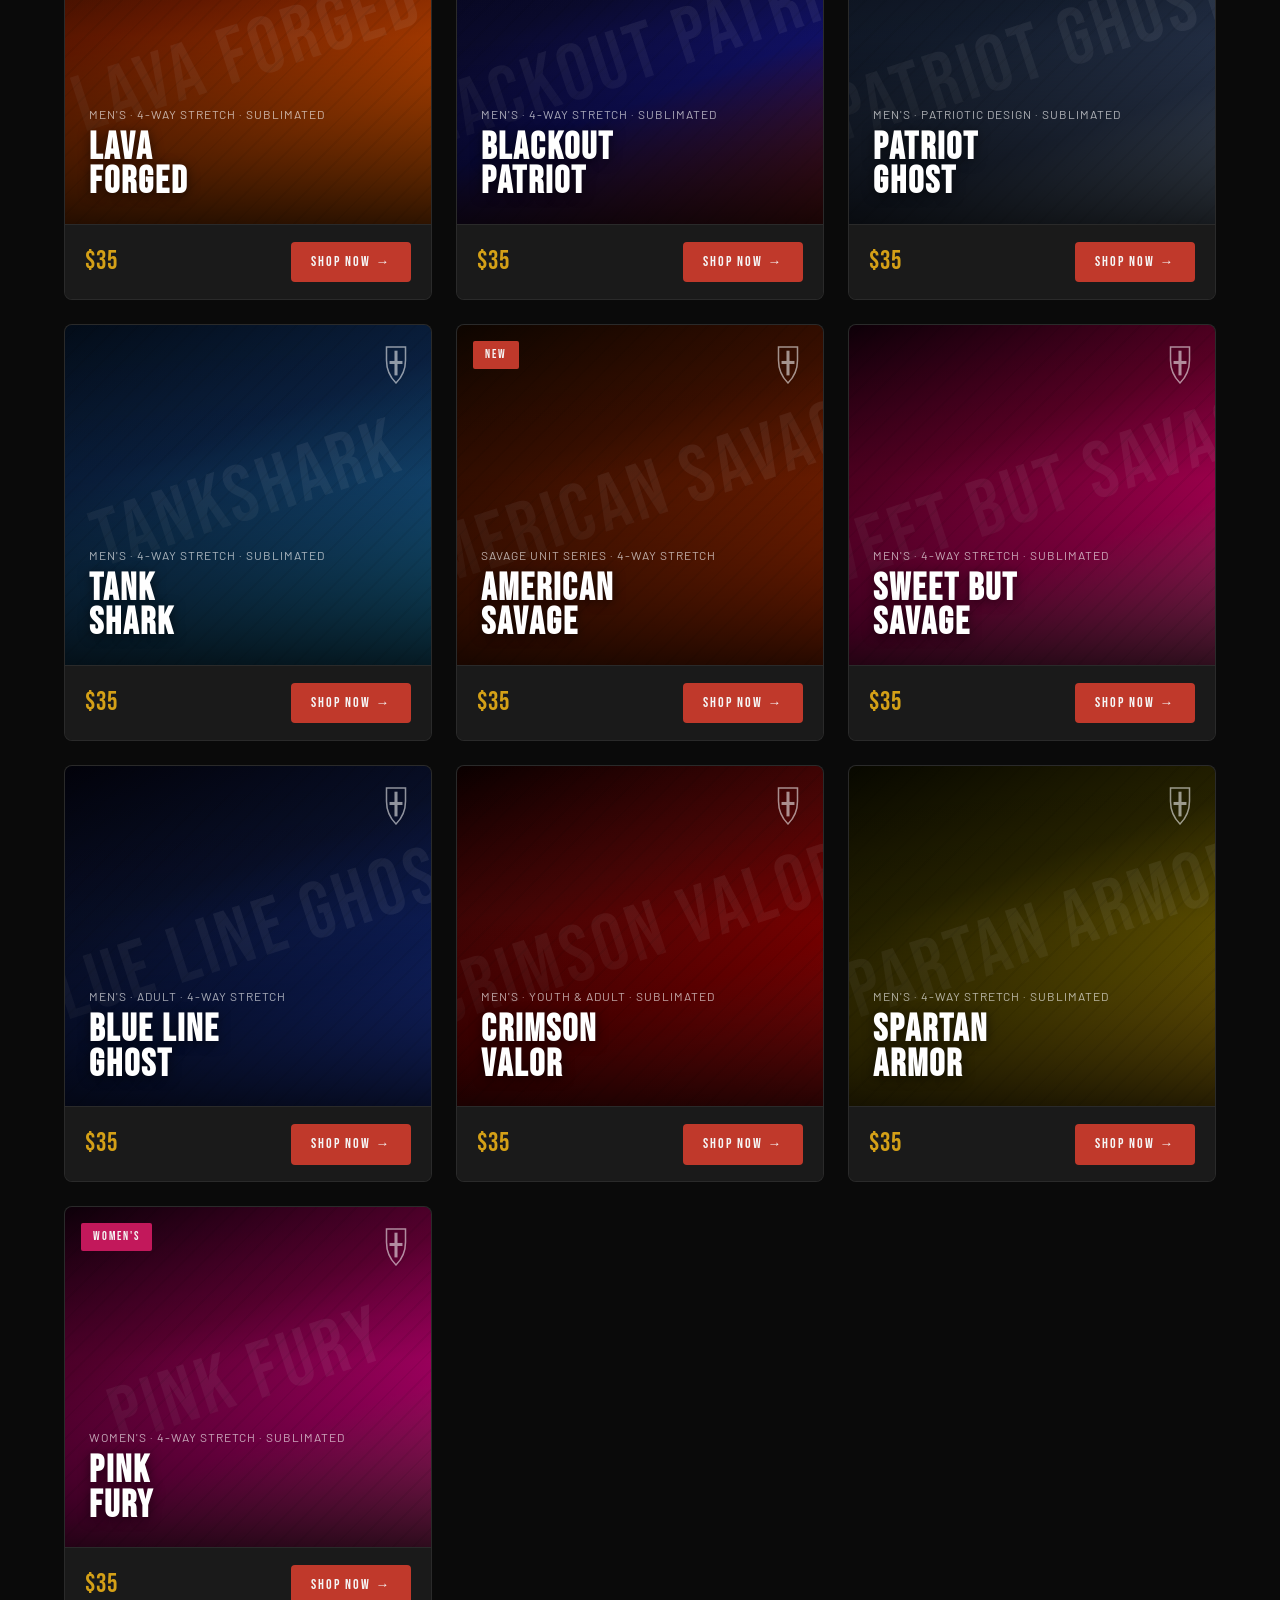
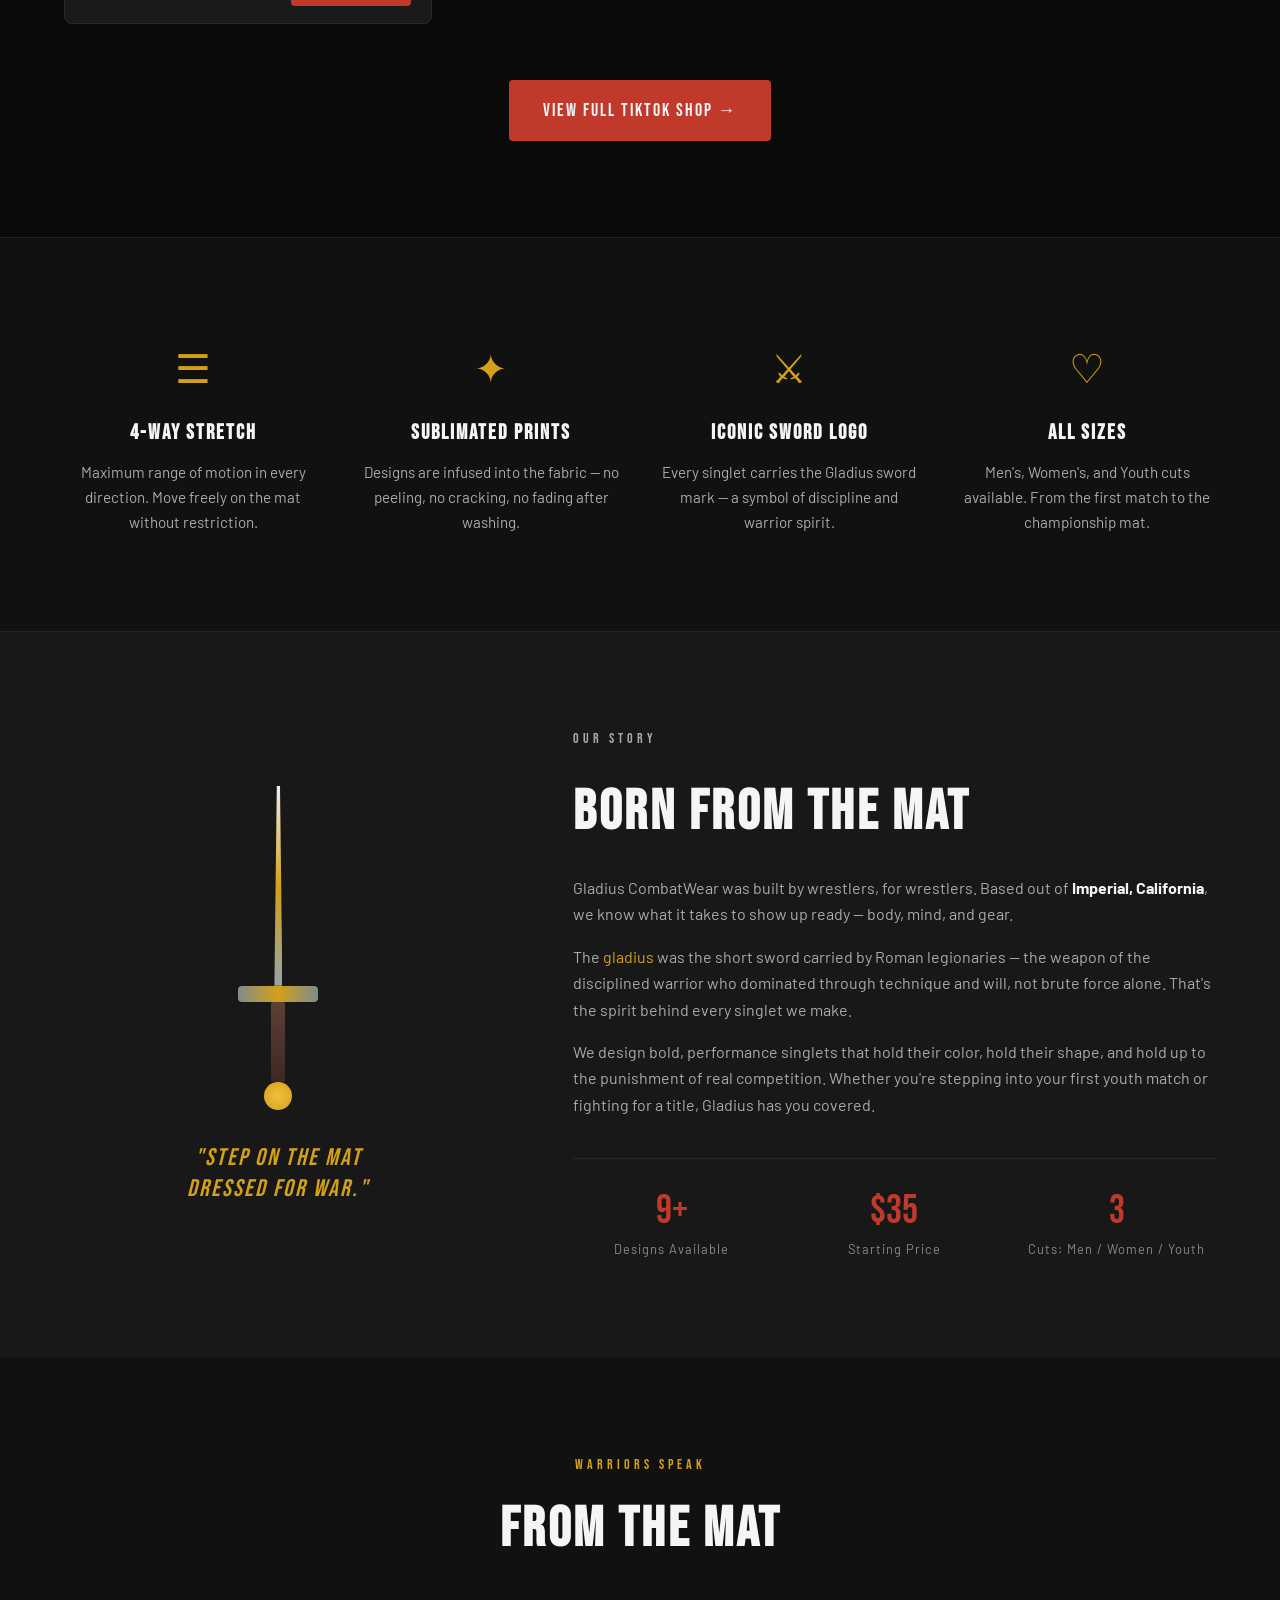
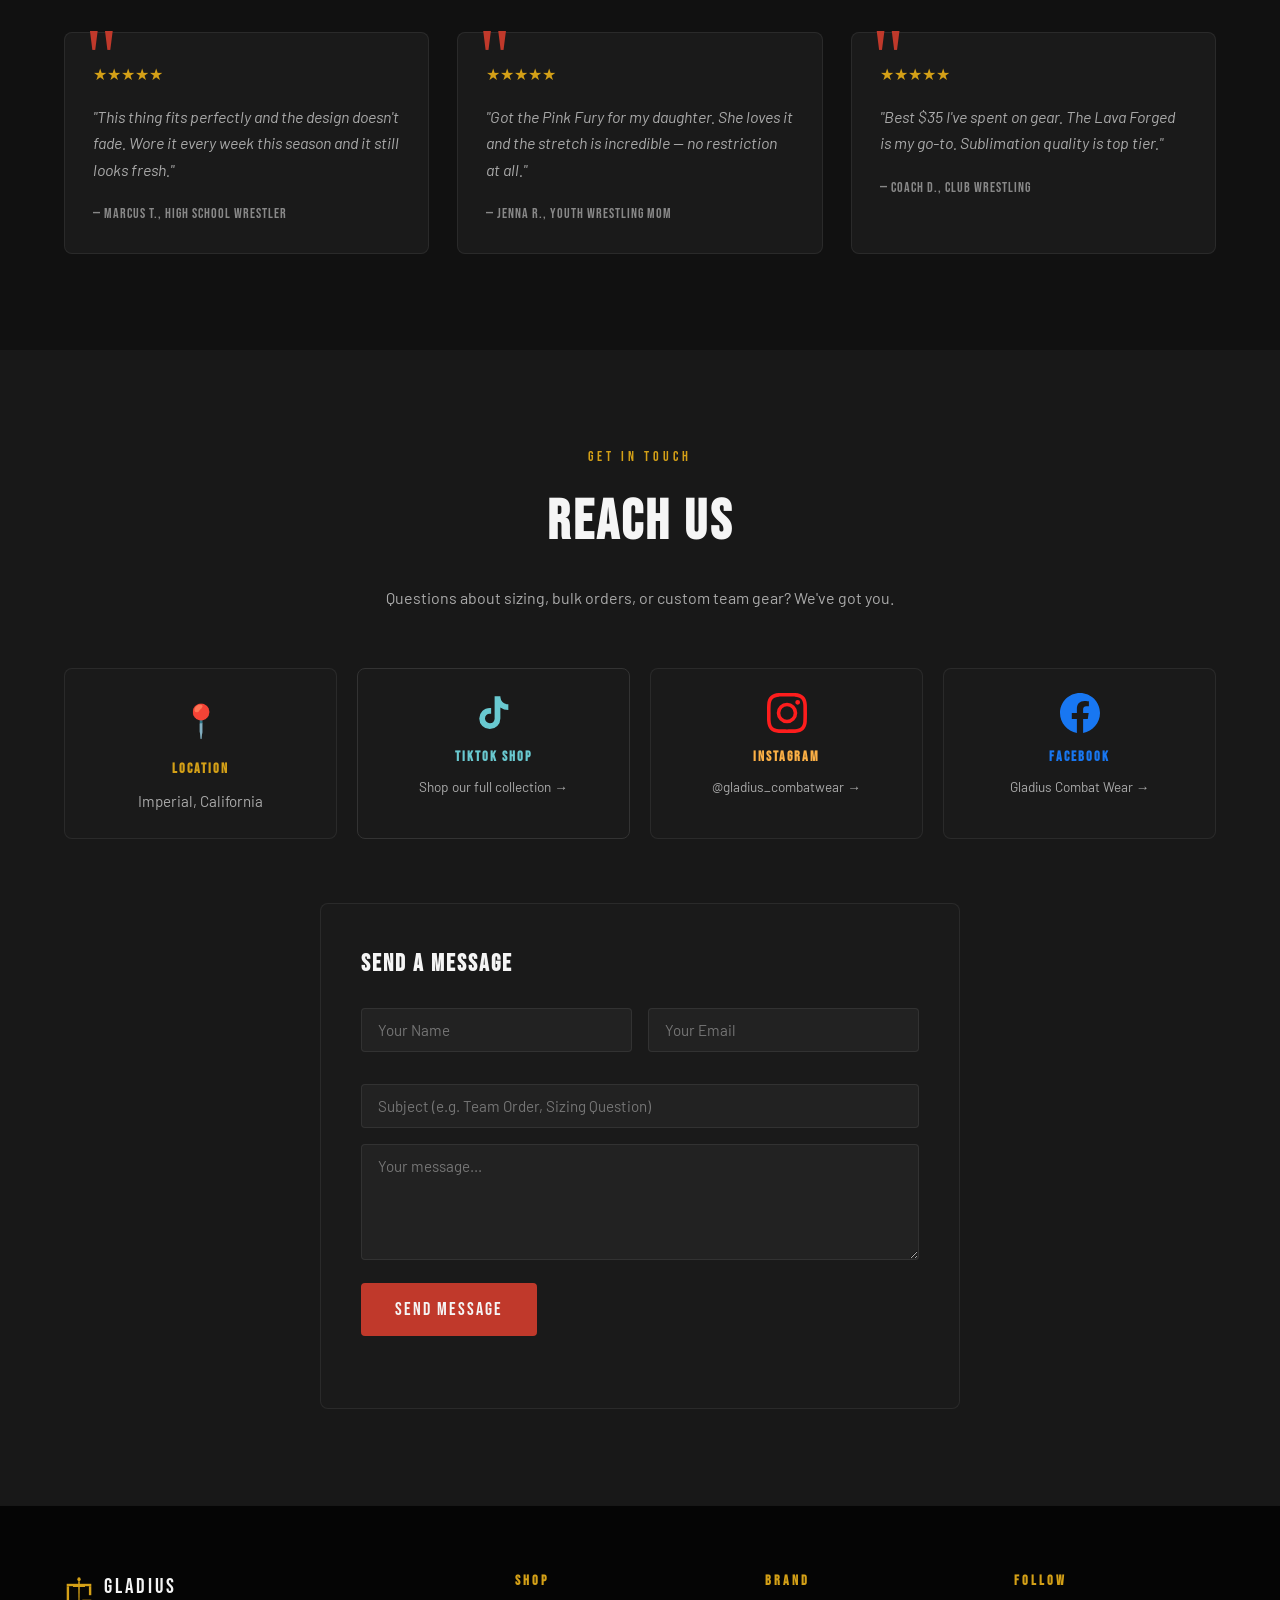
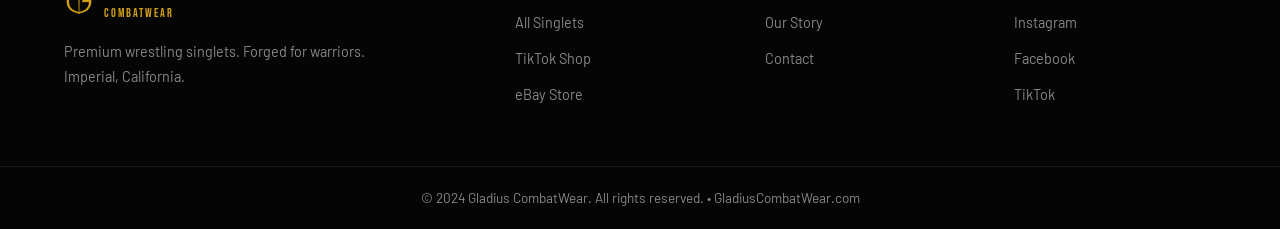
==== commit c4ec288f: "Replace logo emblem with G+sword shield mark matching actual brand" ====
--- a/gladius/index.html
+++ b/gladius/index.html
@@ -21,10 +21,18 @@
     <nav class="nav container">
       <a href="#" class="logo">
         <div class="logo-emblem">
-          <svg class="logo-icon" viewBox="0 0 100 120" xmlns="http://www.w3.org/2000/svg" aria-hidden="true">
-            <path d="M 25 15 L 75 15 L 75 50 Q 75 85 50 110 Q 25 85 25 50 Z" fill="none" stroke="currentColor" stroke-width="4"/>
-            <rect x="46" y="25" width="8" height="65" fill="currentColor"/>
-            <rect x="33" y="52" width="34" height="8" fill="currentColor"/>
+          <svg class="logo-icon" viewBox="0 0 100 132" xmlns="http://www.w3.org/2000/svg" aria-hidden="true" fill="currentColor">
+            <!-- Shield G body -->
+            <rect x="9" y="22" width="82" height="8"/>
+            <path d="M 9 30 L 9 85 Q 9 112 50 122 L 50 116 Q 17 108 17 85 L 17 30 Z"/>
+            <rect x="83" y="30" width="8" height="30"/>
+            <rect x="61" y="75" width="30" height="8"/>
+            <path d="M 83 83 L 91 83 L 91 85 Q 91 112 50 122 L 50 116 Q 83 108 83 85 Z"/>
+            <!-- Sword -->
+            <ellipse cx="50" cy="7" rx="5.5" ry="6.5"/>
+            <rect x="47.5" y="13.5" width="5" height="12.5"/>
+            <rect x="30" y="26" width="40" height="7" rx="2"/>
+            <polygon points="47.5,33 52.5,33 51.2,116 50,124 48.8,116"/>
           </svg>
         </div>
         <div class="logo-wordmark">
@@ -433,10 +441,18 @@
       <div class="footer-brand">
         <a href="#" class="logo">
           <div class="logo-emblem">
-            <svg class="logo-icon" viewBox="0 0 100 120" xmlns="http://www.w3.org/2000/svg" aria-hidden="true">
-              <path d="M 25 15 L 75 15 L 75 50 Q 75 85 50 110 Q 25 85 25 50 Z" fill="none" stroke="currentColor" stroke-width="4"/>
-              <rect x="46" y="25" width="8" height="65" fill="currentColor"/>
-              <rect x="33" y="52" width="34" height="8" fill="currentColor"/>
+            <svg class="logo-icon" viewBox="0 0 100 132" xmlns="http://www.w3.org/2000/svg" aria-hidden="true" fill="currentColor">
+              <!-- Shield G body -->
+              <rect x="9" y="22" width="82" height="8"/>
+              <path d="M 9 30 L 9 85 Q 9 112 50 122 L 50 116 Q 17 108 17 85 L 17 30 Z"/>
+              <rect x="83" y="30" width="8" height="30"/>
+              <rect x="61" y="75" width="30" height="8"/>
+              <path d="M 83 83 L 91 83 L 91 85 Q 91 112 50 122 L 50 116 Q 83 108 83 85 Z"/>
+              <!-- Sword -->
+              <ellipse cx="50" cy="7" rx="5.5" ry="6.5"/>
+              <rect x="47.5" y="13.5" width="5" height="12.5"/>
+              <rect x="30" y="26" width="40" height="7" rx="2"/>
+              <polygon points="47.5,33 52.5,33 51.2,116 50,124 48.8,116"/>
             </svg>
           </div>
           <div class="logo-wordmark">
--- a/gladius/styles.css
+++ b/gladius/styles.css
@@ -119,8 +119,8 @@
   flex-shrink: 0;
 }
 .logo-icon {
-  width: 28px;
-  height: 38px;
+  width: 30px;
+  height: 40px;
   color: var(--gold);
   display: block;
 }
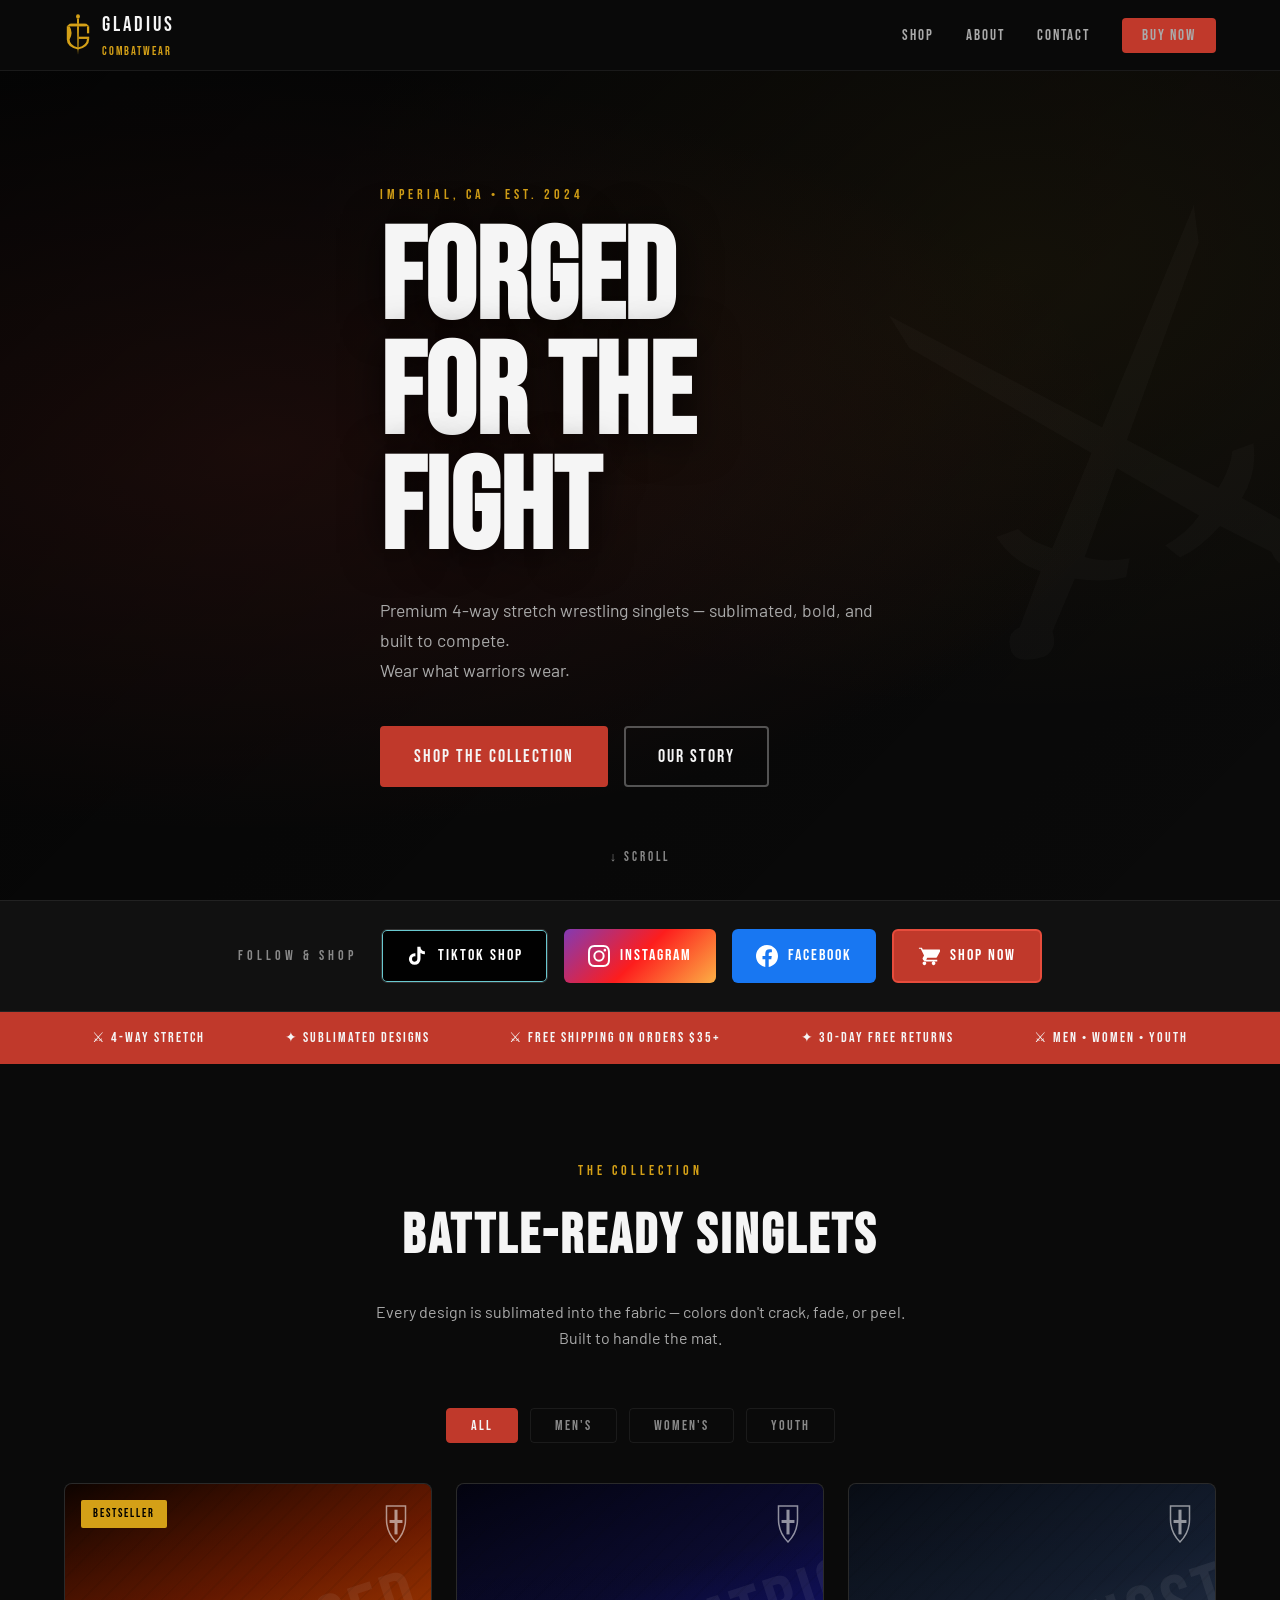
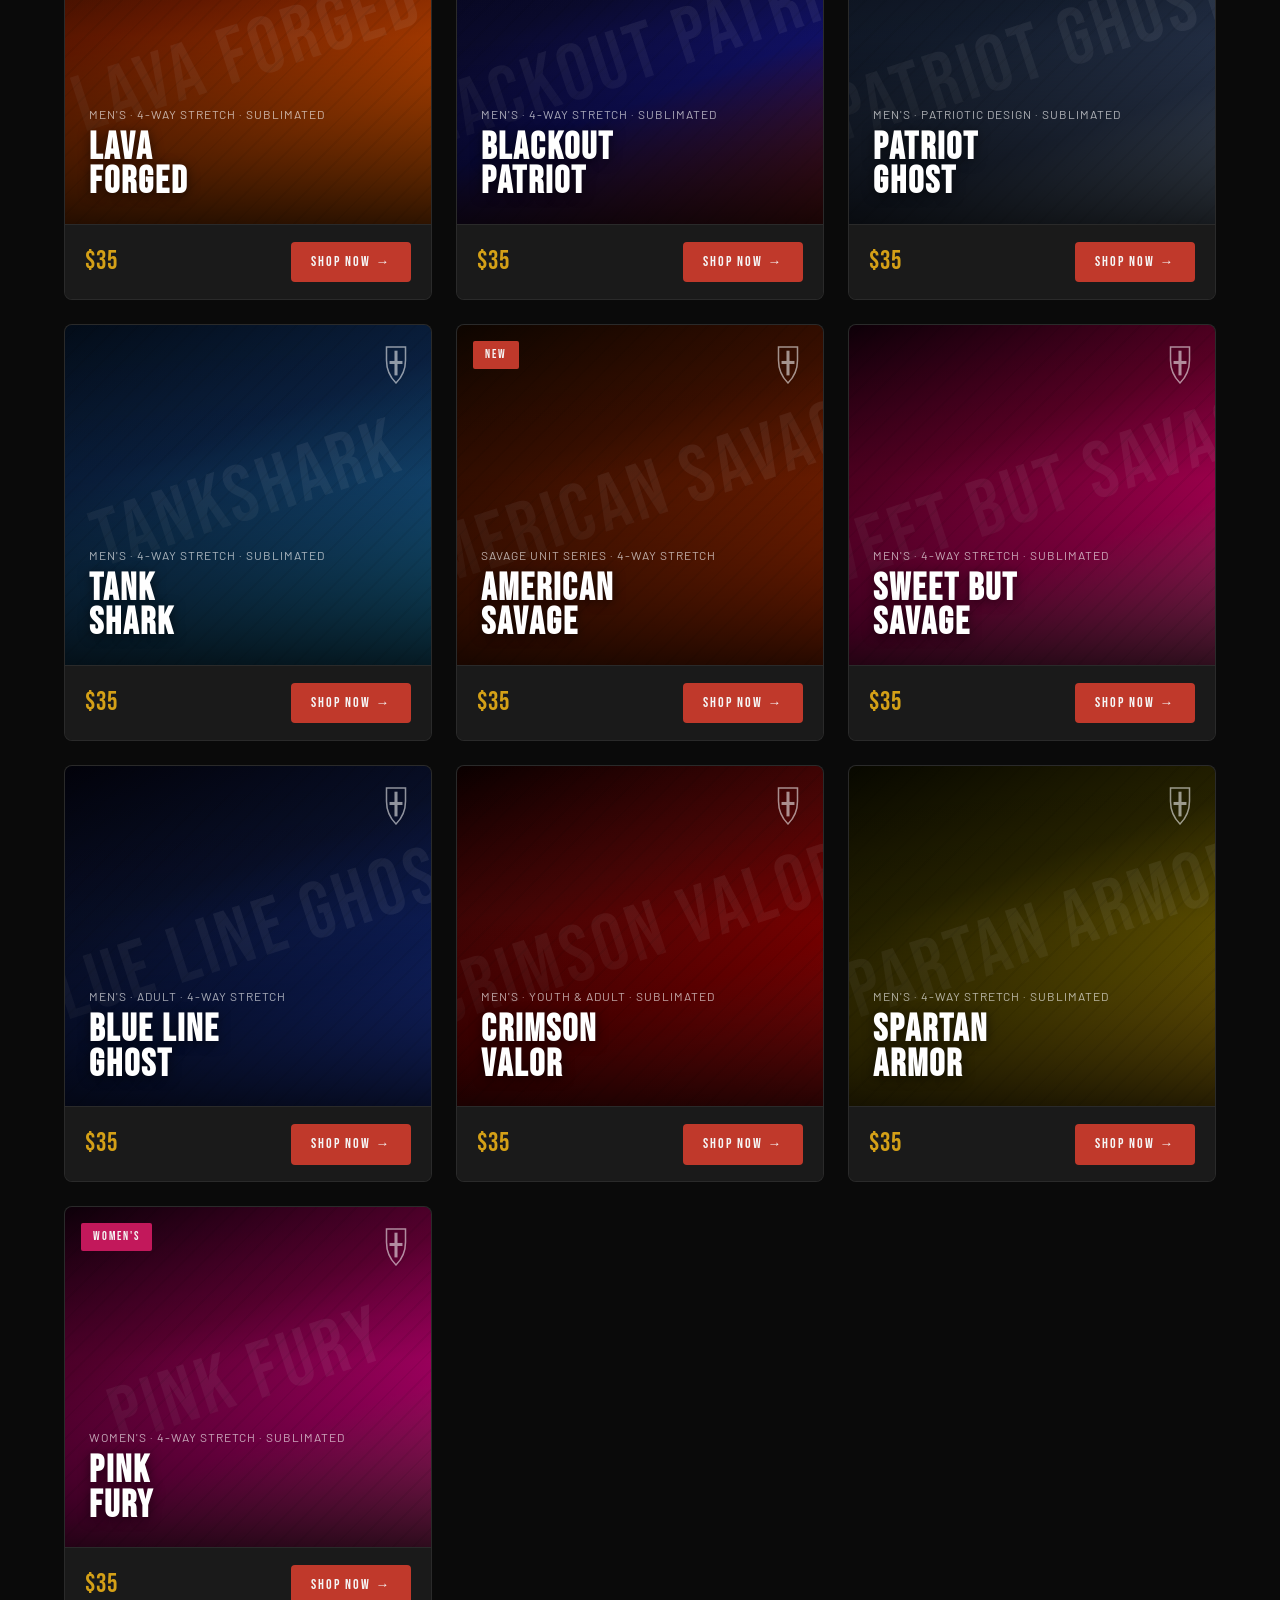
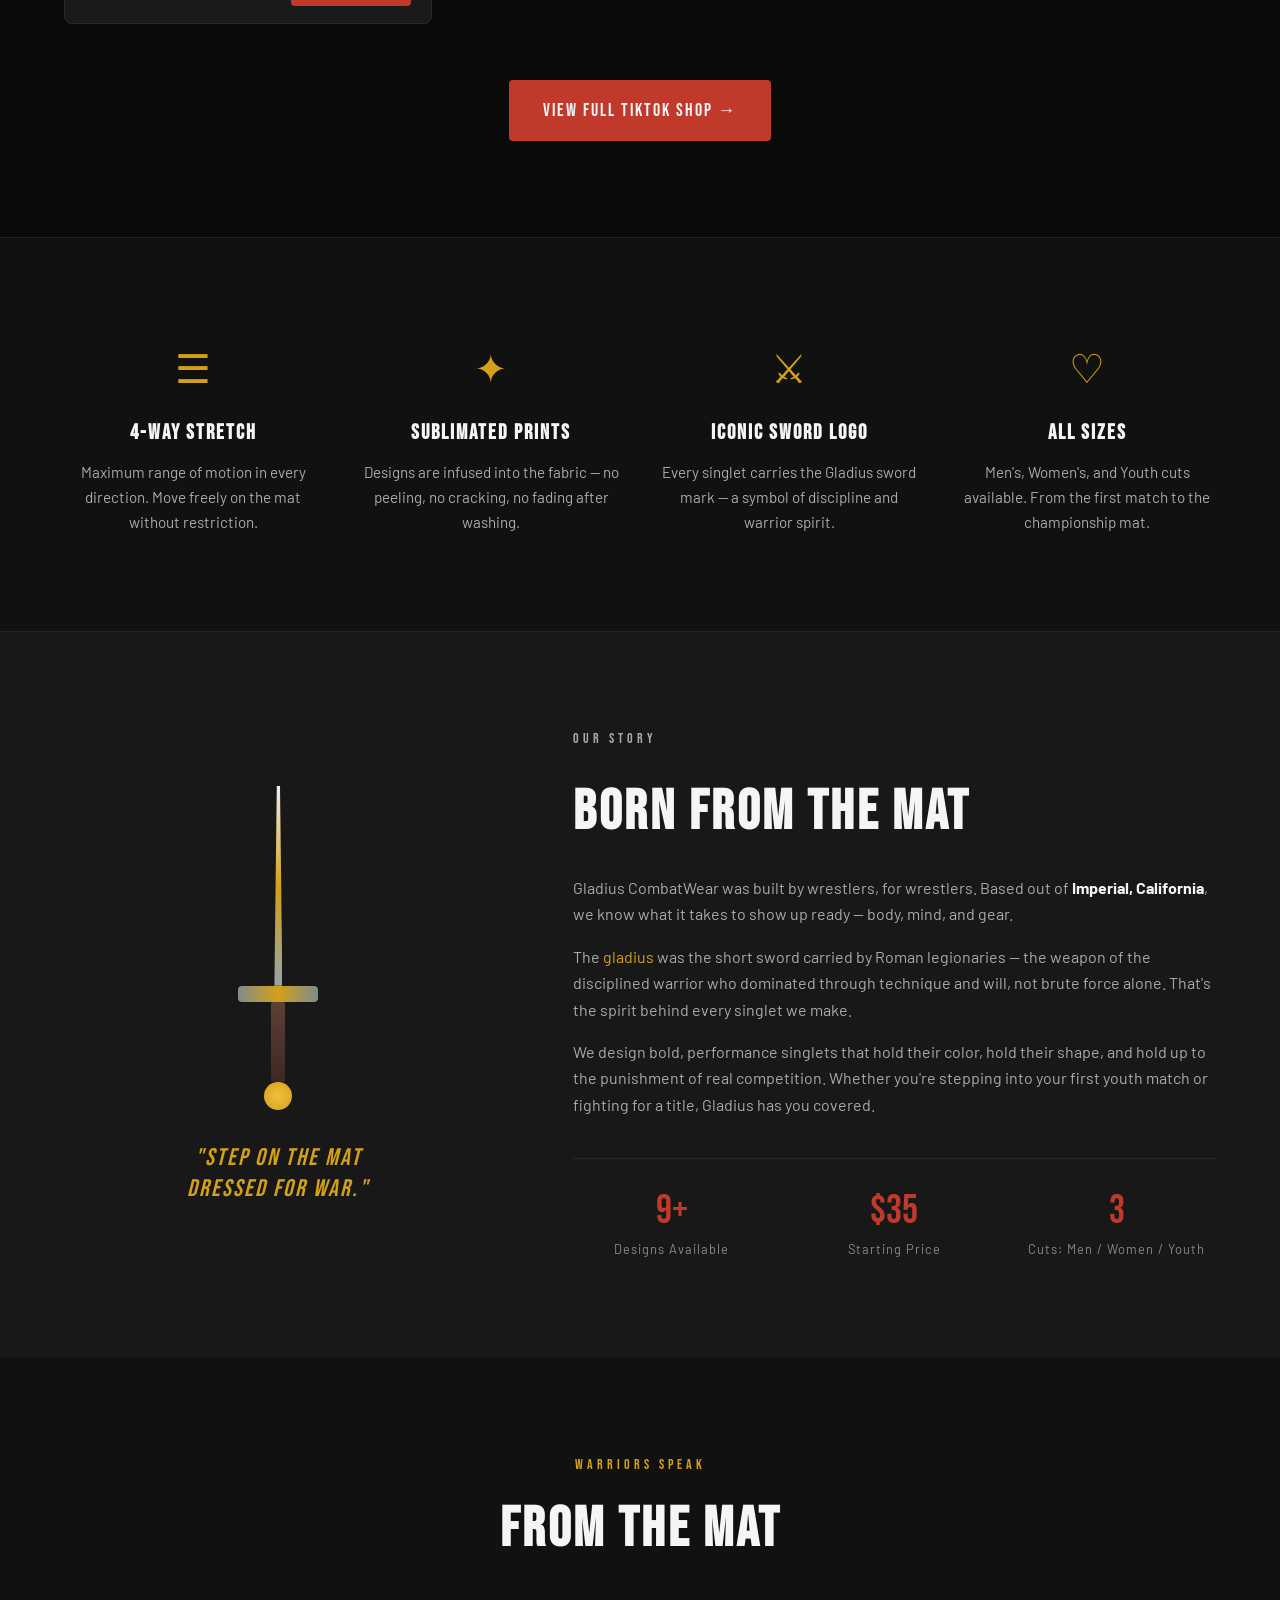
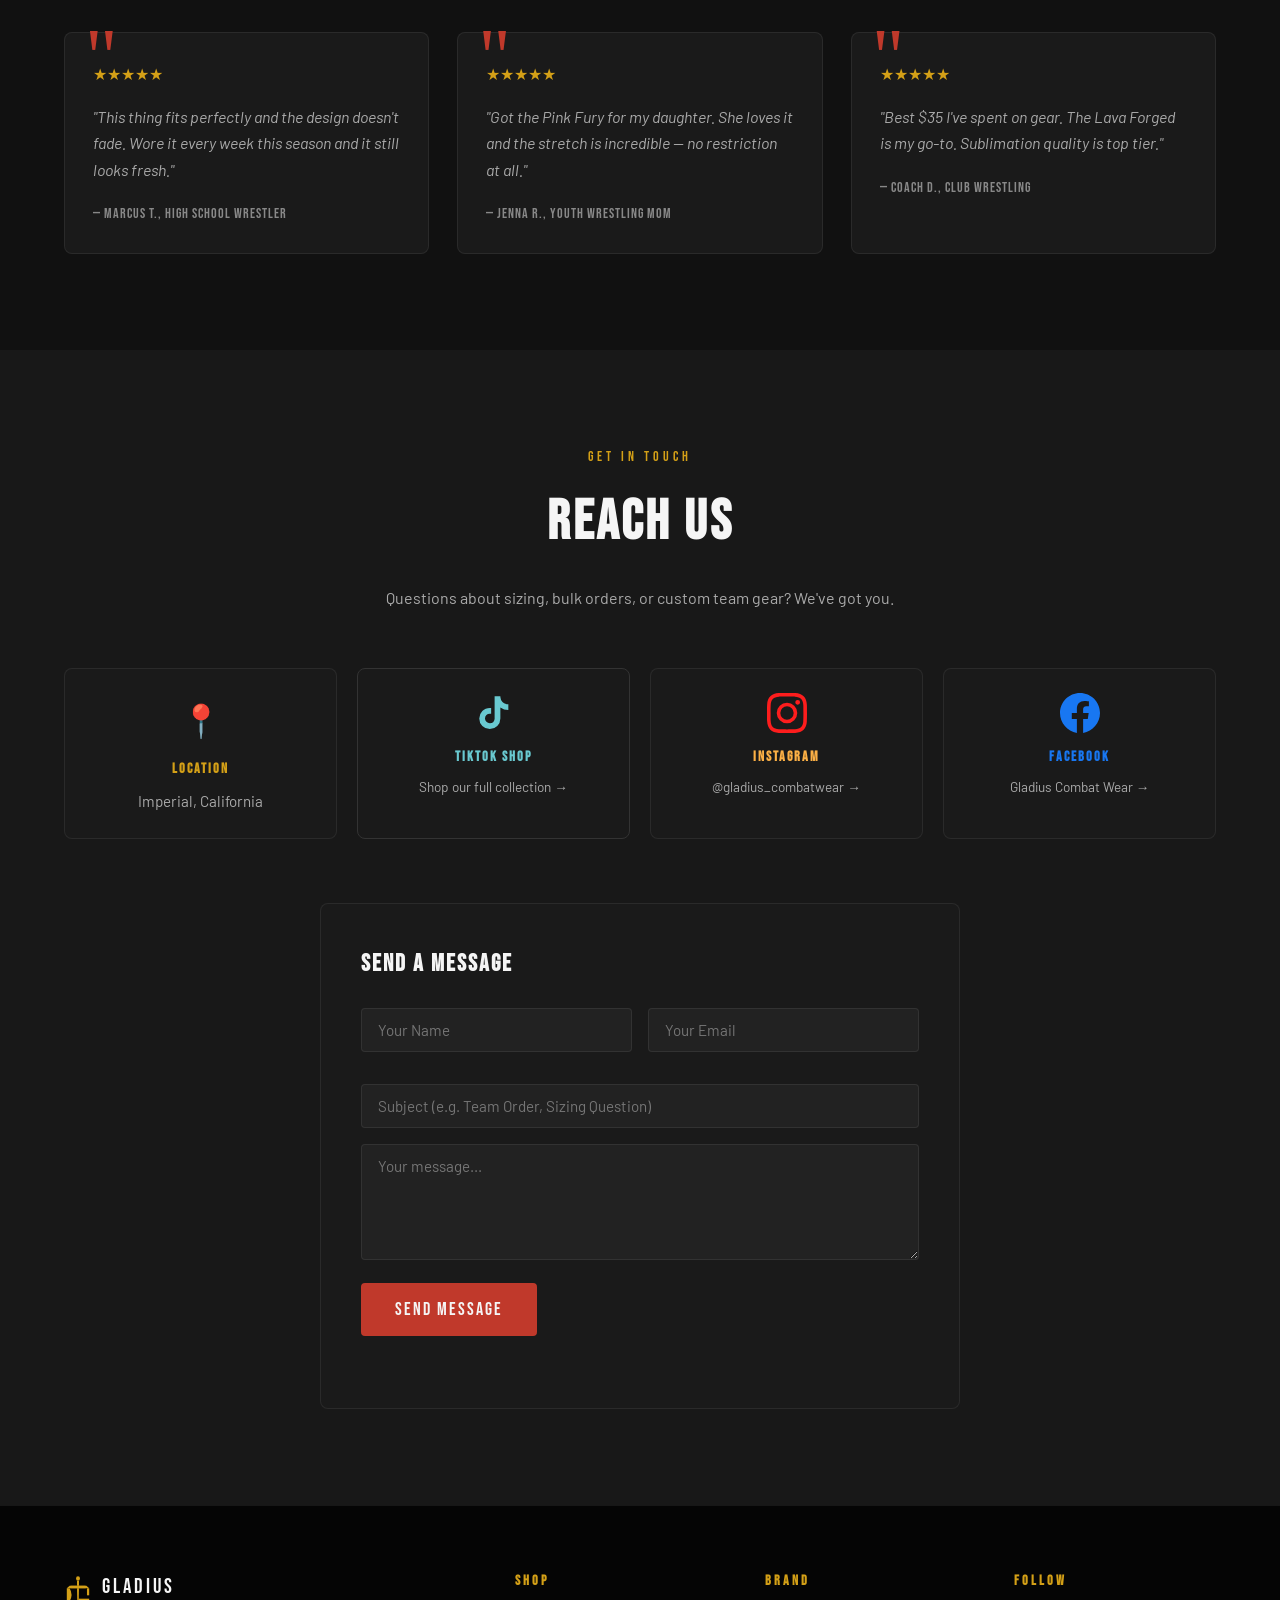
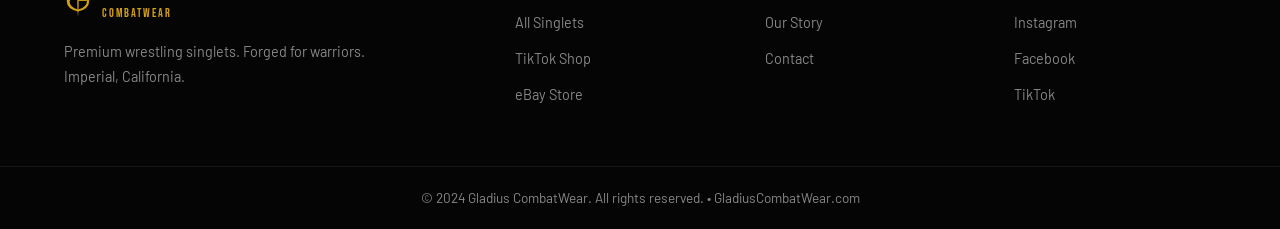
==== commit f4a3f174: "Refine logo: angled top corners, C-curve left arc, longer blade, wider crossguard" ====
--- a/gladius/index.html
+++ b/gladius/index.html
@@ -21,18 +21,18 @@
     <nav class="nav container">
       <a href="#" class="logo">
         <div class="logo-emblem">
-          <svg class="logo-icon" viewBox="0 0 100 132" xmlns="http://www.w3.org/2000/svg" aria-hidden="true" fill="currentColor">
+          <svg class="logo-icon" viewBox="0 0 100 148" xmlns="http://www.w3.org/2000/svg" aria-hidden="true" fill="currentColor">
             <!-- Shield G body -->
-            <rect x="9" y="22" width="82" height="8"/>
-            <path d="M 9 30 L 9 85 Q 9 112 50 122 L 50 116 Q 17 108 17 85 L 17 30 Z"/>
-            <rect x="83" y="30" width="8" height="30"/>
-            <rect x="61" y="75" width="30" height="8"/>
-            <path d="M 83 83 L 91 83 L 91 85 Q 91 112 50 122 L 50 116 Q 83 108 83 85 Z"/>
+            <path d="M 20 34 L 80 34 L 90 43 L 10 43 Z"/>
+            <path d="M 10 43 L 10 90 Q 10 116 50 126 L 50 119 Q 20 110 20 90 Q 34 66 20 43 Z"/>
+            <rect x="82" y="43" width="8" height="25"/>
+            <rect x="52" y="80" width="38" height="8"/>
+            <path d="M 82 88 L 90 88 Q 90 116 50 126 L 50 119 Q 82 110 82 88 Z"/>
             <!-- Sword -->
-            <ellipse cx="50" cy="7" rx="5.5" ry="6.5"/>
-            <rect x="47.5" y="13.5" width="5" height="12.5"/>
-            <rect x="30" y="26" width="40" height="7" rx="2"/>
-            <polygon points="47.5,33 52.5,33 51.2,116 50,124 48.8,116"/>
+            <ellipse cx="50" cy="8" rx="7" ry="8"/>
+            <rect x="46.5" y="16" width="7" height="18"/>
+            <rect x="22" y="34" width="56" height="9" rx="2"/>
+            <polygon points="46.5,43 53.5,43 52,119 50,144 48,119"/>
           </svg>
         </div>
         <div class="logo-wordmark">
@@ -441,18 +441,18 @@
       <div class="footer-brand">
         <a href="#" class="logo">
           <div class="logo-emblem">
-            <svg class="logo-icon" viewBox="0 0 100 132" xmlns="http://www.w3.org/2000/svg" aria-hidden="true" fill="currentColor">
+            <svg class="logo-icon" viewBox="0 0 100 148" xmlns="http://www.w3.org/2000/svg" aria-hidden="true" fill="currentColor">
               <!-- Shield G body -->
-              <rect x="9" y="22" width="82" height="8"/>
-              <path d="M 9 30 L 9 85 Q 9 112 50 122 L 50 116 Q 17 108 17 85 L 17 30 Z"/>
-              <rect x="83" y="30" width="8" height="30"/>
-              <rect x="61" y="75" width="30" height="8"/>
-              <path d="M 83 83 L 91 83 L 91 85 Q 91 112 50 122 L 50 116 Q 83 108 83 85 Z"/>
+              <path d="M 20 34 L 80 34 L 90 43 L 10 43 Z"/>
+              <path d="M 10 43 L 10 90 Q 10 116 50 126 L 50 119 Q 20 110 20 90 Q 34 66 20 43 Z"/>
+              <rect x="82" y="43" width="8" height="25"/>
+              <rect x="52" y="80" width="38" height="8"/>
+              <path d="M 82 88 L 90 88 Q 90 116 50 126 L 50 119 Q 82 110 82 88 Z"/>
               <!-- Sword -->
-              <ellipse cx="50" cy="7" rx="5.5" ry="6.5"/>
-              <rect x="47.5" y="13.5" width="5" height="12.5"/>
-              <rect x="30" y="26" width="40" height="7" rx="2"/>
-              <polygon points="47.5,33 52.5,33 51.2,116 50,124 48.8,116"/>
+              <ellipse cx="50" cy="8" rx="7" ry="8"/>
+              <rect x="46.5" y="16" width="7" height="18"/>
+              <rect x="22" y="34" width="56" height="9" rx="2"/>
+              <polygon points="46.5,43 53.5,43 52,119 50,144 48,119"/>
             </svg>
           </div>
           <div class="logo-wordmark">
--- a/gladius/styles.css
+++ b/gladius/styles.css
@@ -119,8 +119,8 @@
   flex-shrink: 0;
 }
 .logo-icon {
-  width: 30px;
-  height: 40px;
+  width: 28px;
+  height: 42px;
   color: var(--gold);
   display: block;
 }
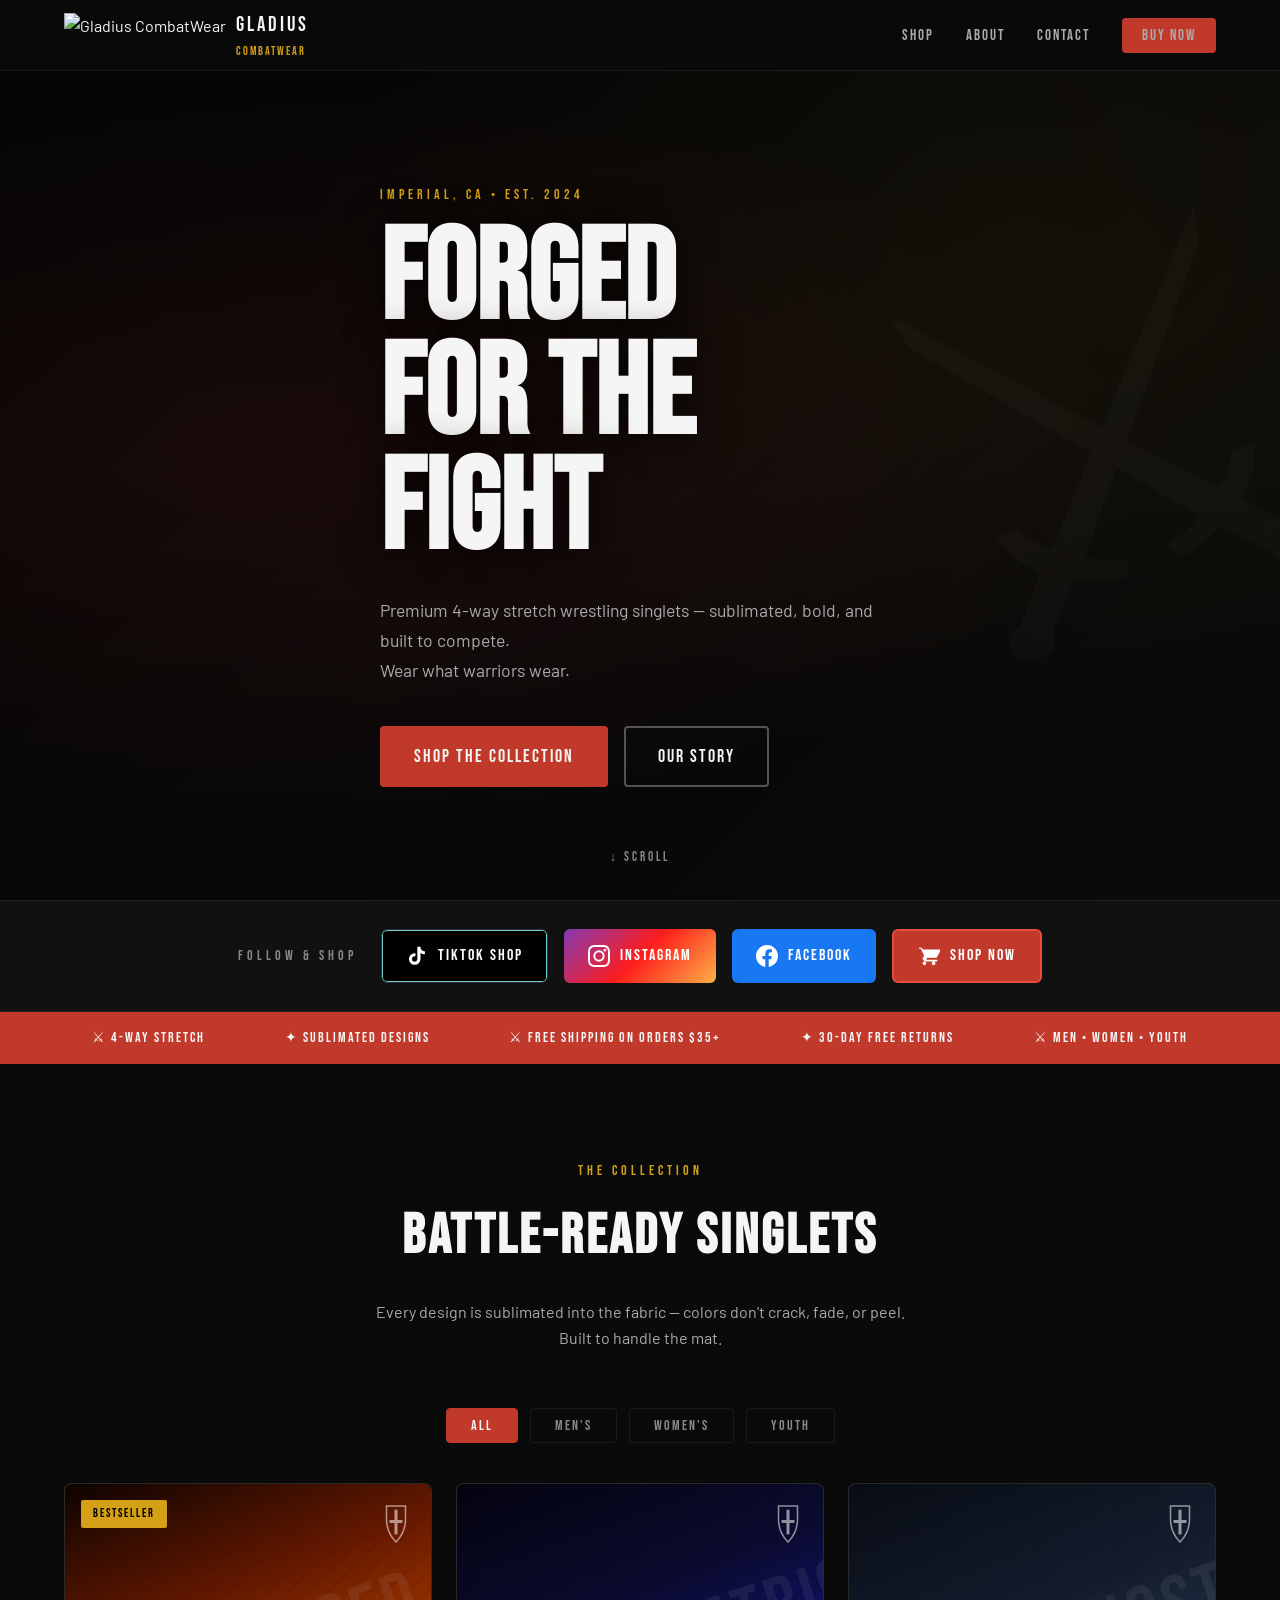
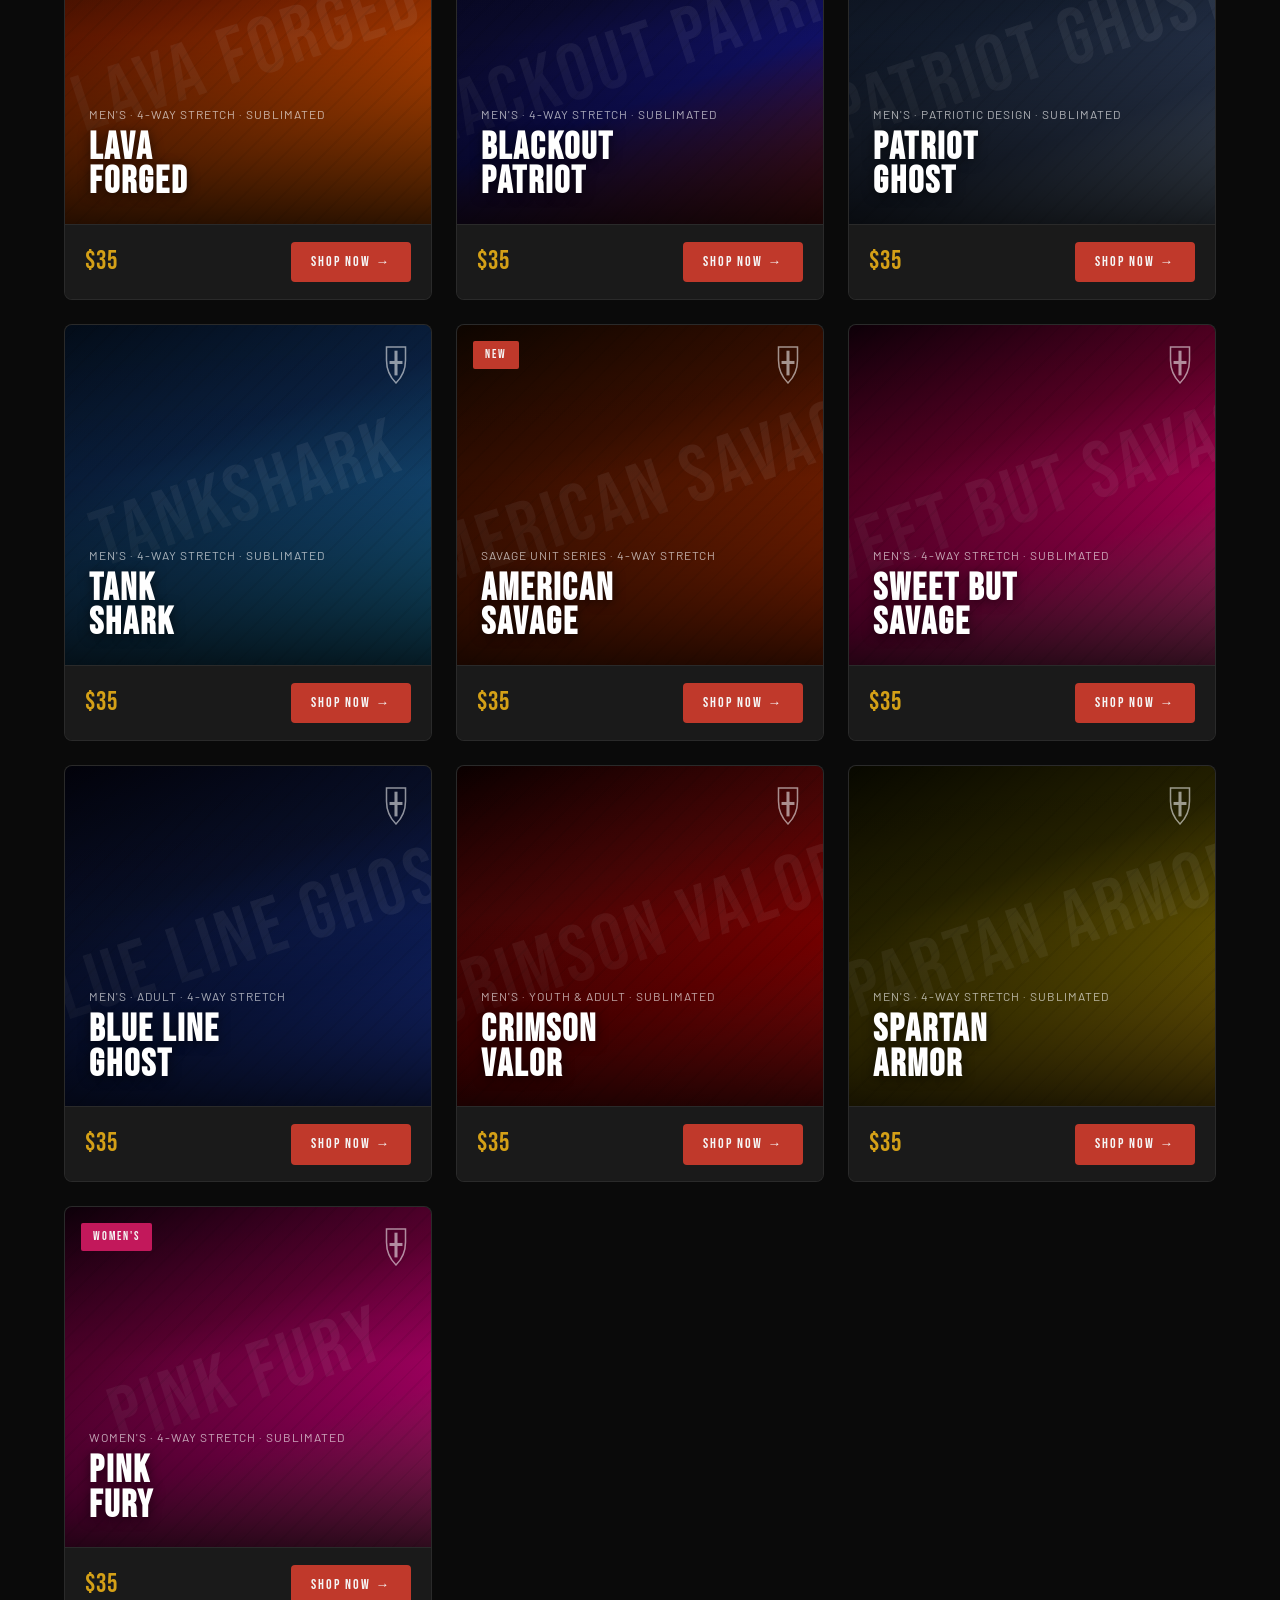
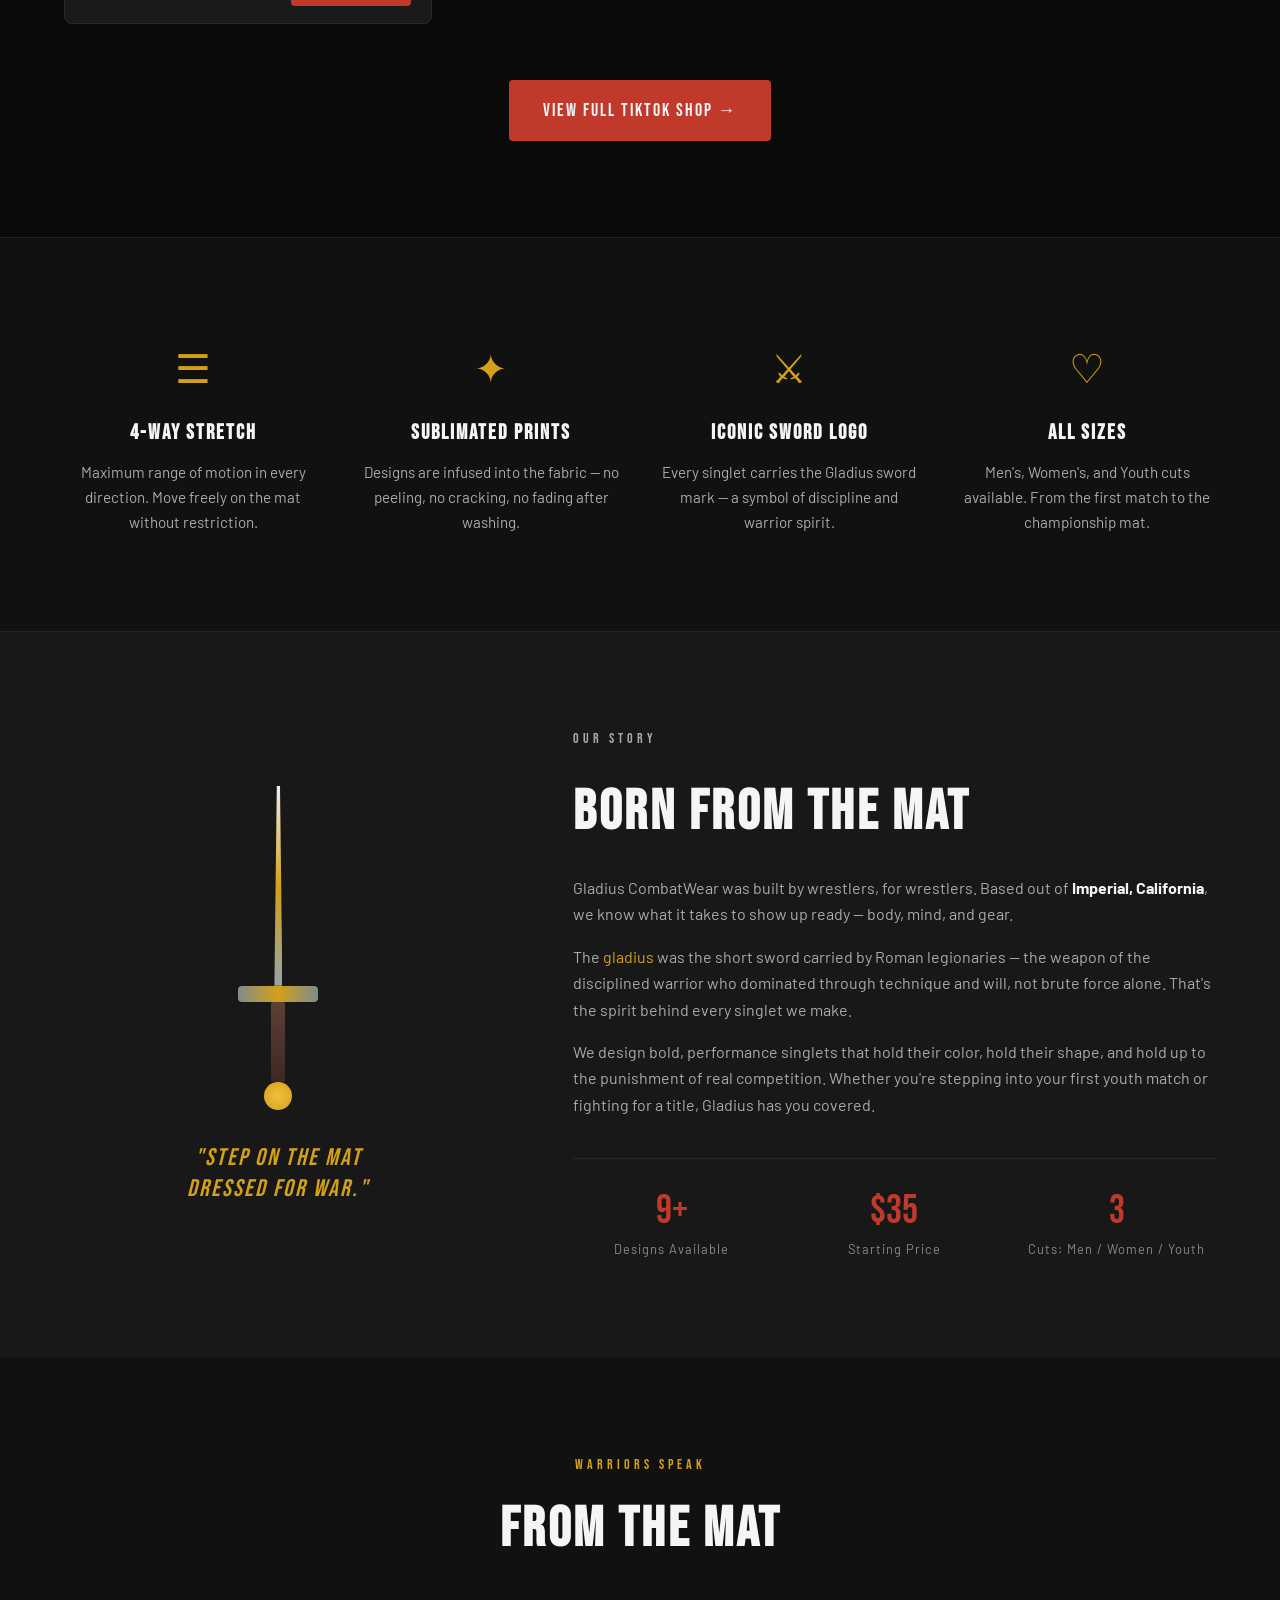
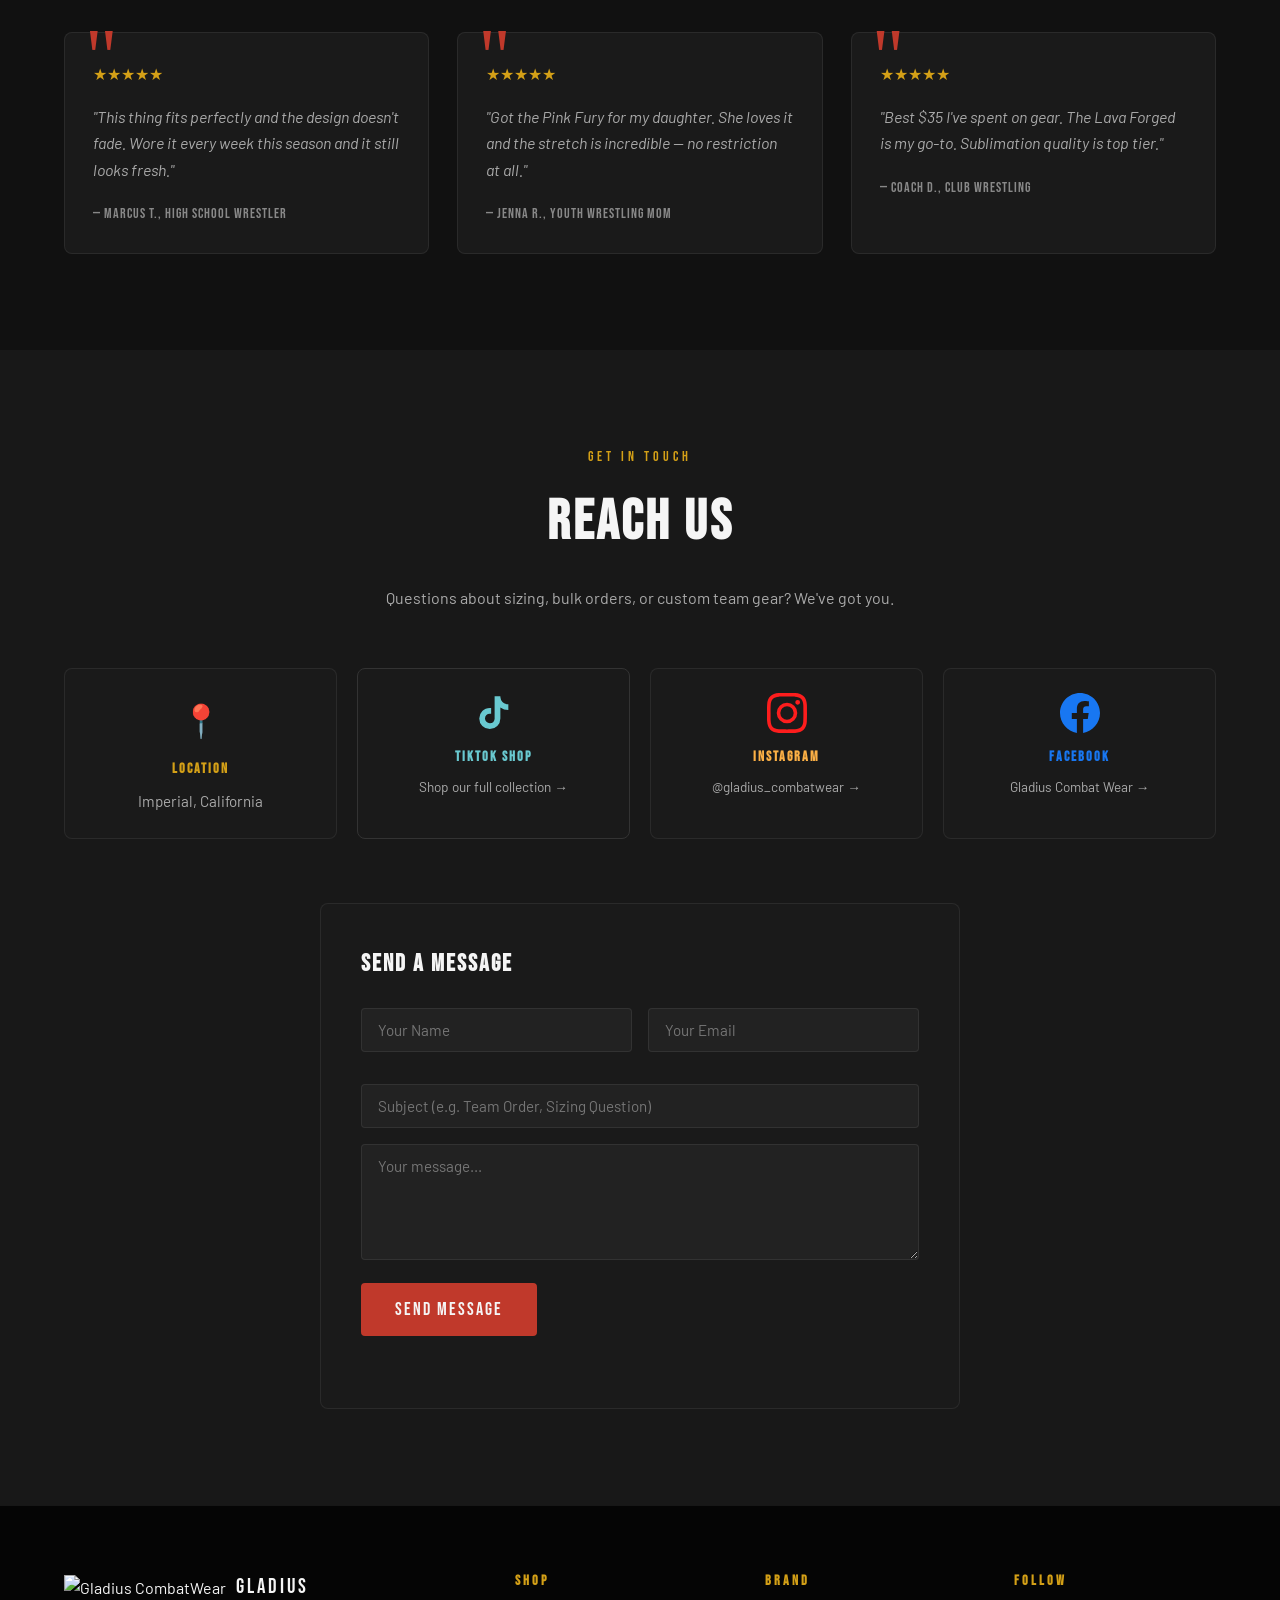
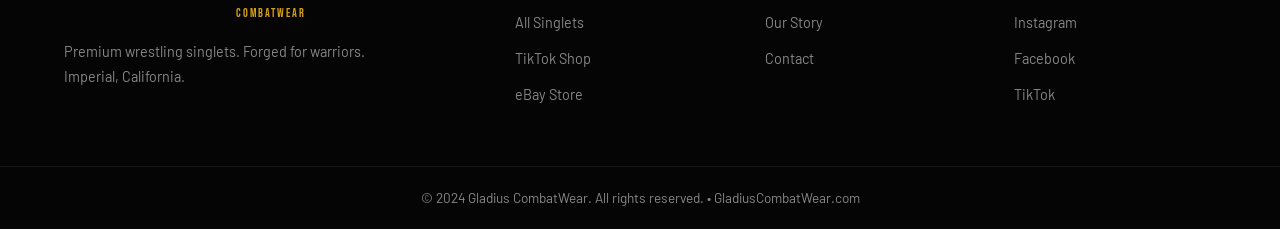
==== commit aff6cb83: "Switch logo to img tag — accepts logo.png, jpg, svg, or any image format" ====
--- a/gladius/index.html
+++ b/gladius/index.html
@@ -21,19 +21,7 @@
     <nav class="nav container">
       <a href="#" class="logo">
         <div class="logo-emblem">
-          <svg class="logo-icon" viewBox="0 0 100 148" xmlns="http://www.w3.org/2000/svg" aria-hidden="true" fill="currentColor">
-            <!-- Shield G body -->
-            <path d="M 20 34 L 80 34 L 90 43 L 10 43 Z"/>
-            <path d="M 10 43 L 10 90 Q 10 116 50 126 L 50 119 Q 20 110 20 90 Q 34 66 20 43 Z"/>
-            <rect x="82" y="43" width="8" height="25"/>
-            <rect x="52" y="80" width="38" height="8"/>
-            <path d="M 82 88 L 90 88 Q 90 116 50 126 L 50 119 Q 82 110 82 88 Z"/>
-            <!-- Sword -->
-            <ellipse cx="50" cy="8" rx="7" ry="8"/>
-            <rect x="46.5" y="16" width="7" height="18"/>
-            <rect x="22" y="34" width="56" height="9" rx="2"/>
-            <polygon points="46.5,43 53.5,43 52,119 50,144 48,119"/>
-          </svg>
+          <img src="logo.png" alt="Gladius CombatWear" class="logo-img" />
         </div>
         <div class="logo-wordmark">
           <span class="logo-brand">GLADIUS</span>
@@ -441,19 +429,7 @@
       <div class="footer-brand">
         <a href="#" class="logo">
           <div class="logo-emblem">
-            <svg class="logo-icon" viewBox="0 0 100 148" xmlns="http://www.w3.org/2000/svg" aria-hidden="true" fill="currentColor">
-              <!-- Shield G body -->
-              <path d="M 20 34 L 80 34 L 90 43 L 10 43 Z"/>
-              <path d="M 10 43 L 10 90 Q 10 116 50 126 L 50 119 Q 20 110 20 90 Q 34 66 20 43 Z"/>
-              <rect x="82" y="43" width="8" height="25"/>
-              <rect x="52" y="80" width="38" height="8"/>
-              <path d="M 82 88 L 90 88 Q 90 116 50 126 L 50 119 Q 82 110 82 88 Z"/>
-              <!-- Sword -->
-              <ellipse cx="50" cy="8" rx="7" ry="8"/>
-              <rect x="46.5" y="16" width="7" height="18"/>
-              <rect x="22" y="34" width="56" height="9" rx="2"/>
-              <polygon points="46.5,43 53.5,43 52,119 50,144 48,119"/>
-            </svg>
+            <img src="logo.png" alt="Gladius CombatWear" class="logo-img" />
           </div>
           <div class="logo-wordmark">
             <span class="logo-brand">GLADIUS</span>
--- a/gladius/styles.css
+++ b/gladius/styles.css
@@ -118,11 +118,11 @@
 .logo-emblem {
   flex-shrink: 0;
 }
-.logo-icon {
-  width: 28px;
-  height: 42px;
-  color: var(--gold);
+.logo-img {
+  height: 44px;
+  width: auto;
   display: block;
+  object-fit: contain;
 }
 .logo-wordmark {
   display: flex;
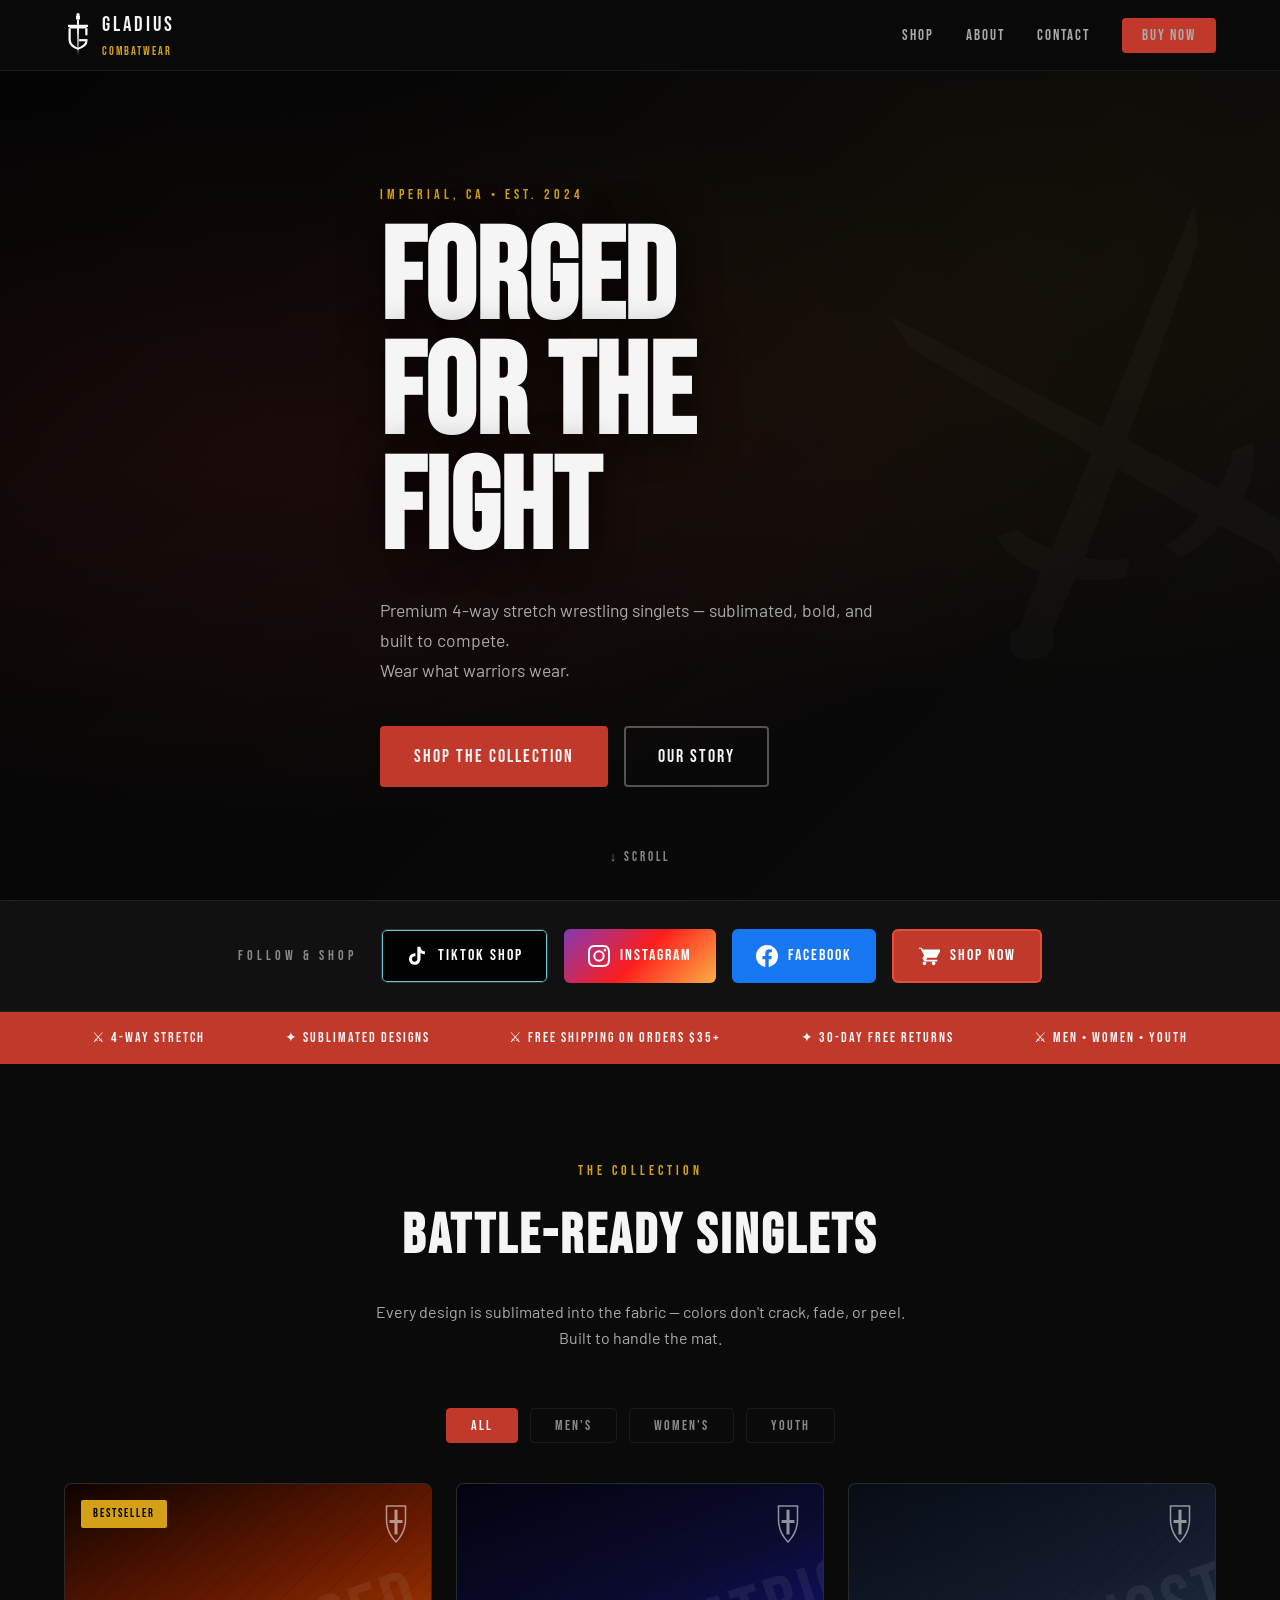
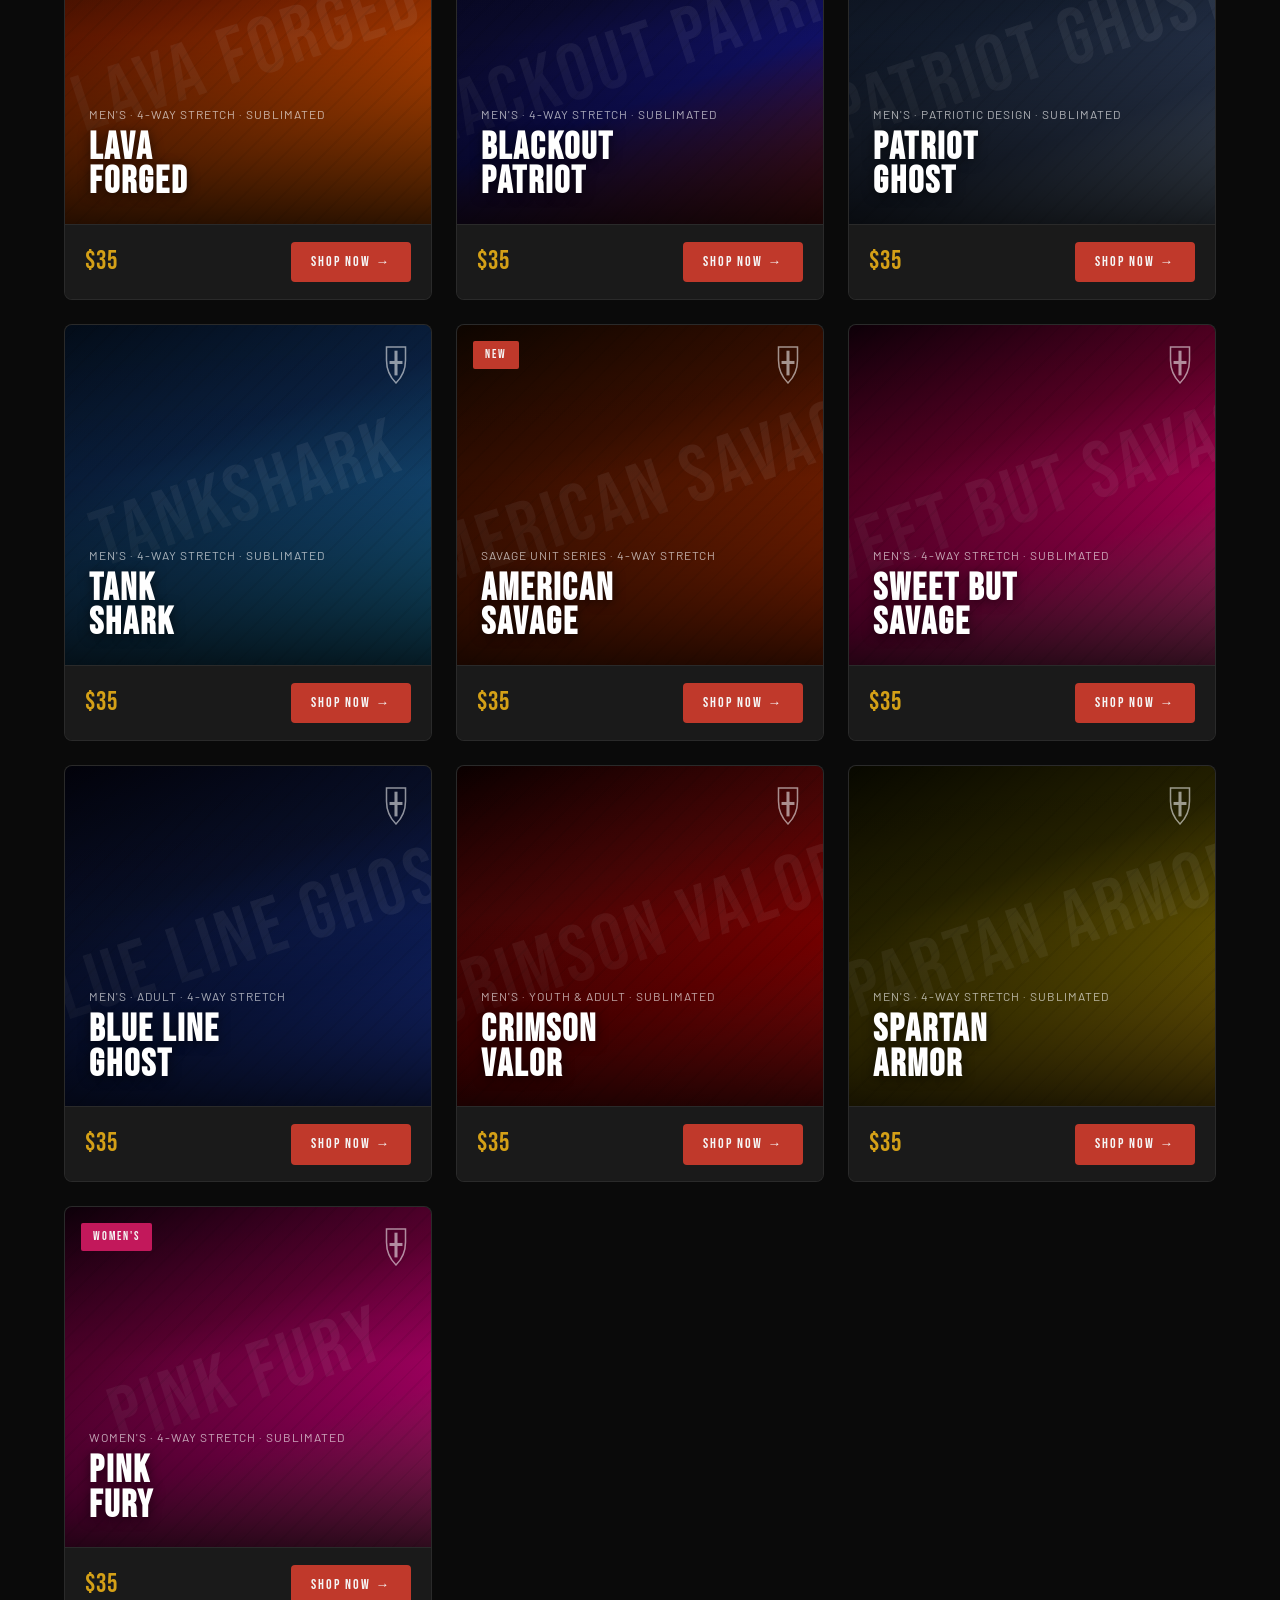
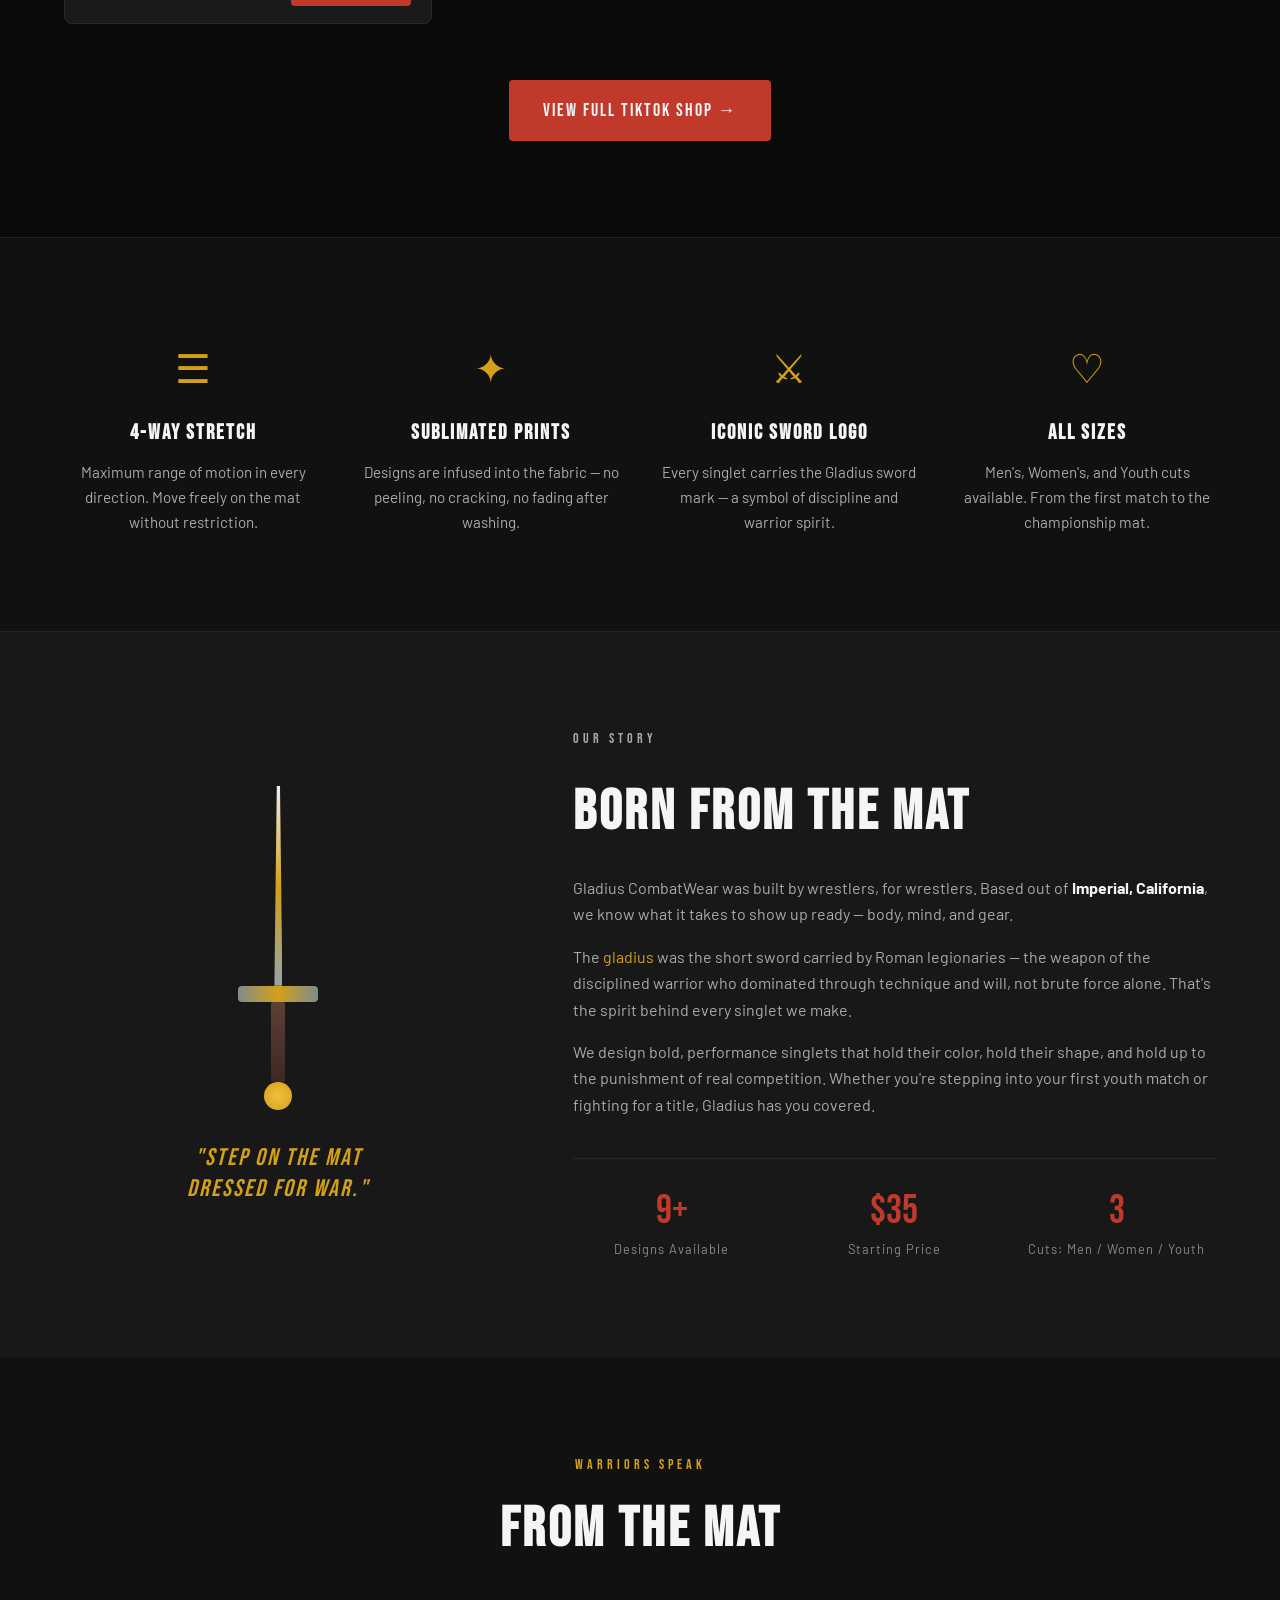
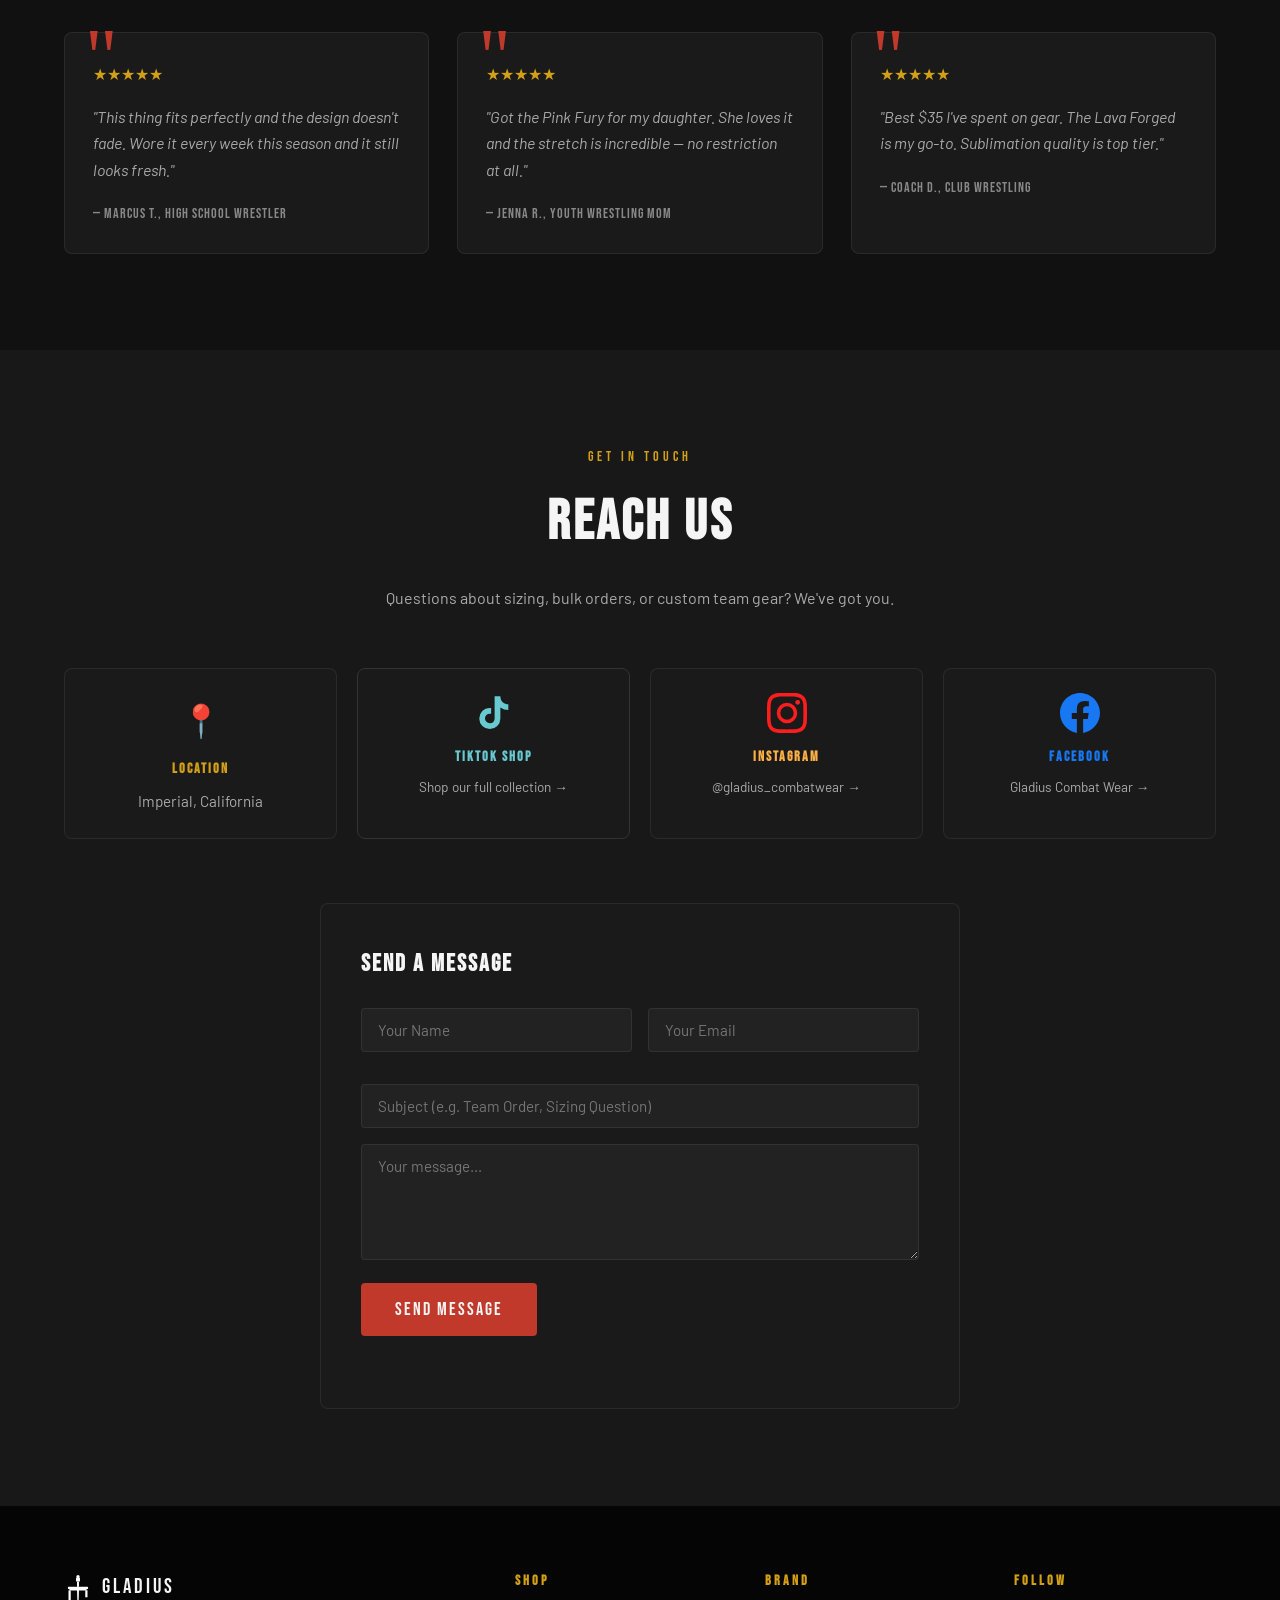
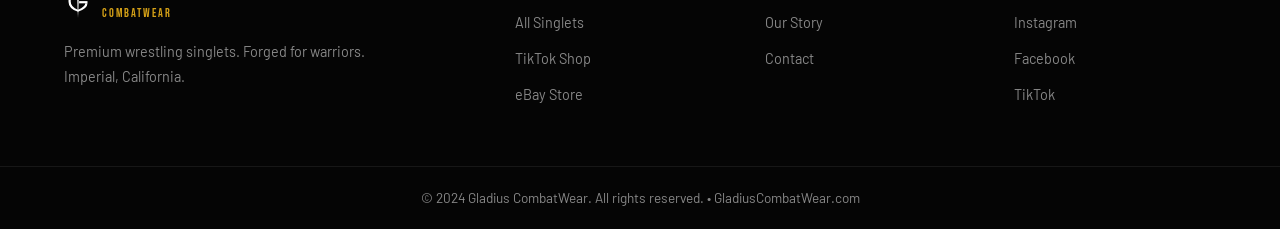
==== commit 574480bf: "Add reverse-engineered logo.svg — G+sword with correct proportions from brand photo" ====
--- a/gladius/index.html
+++ b/gladius/index.html
@@ -21,7 +21,7 @@
     <nav class="nav container">
       <a href="#" class="logo">
         <div class="logo-emblem">
-          <img src="logo.png" alt="Gladius CombatWear" class="logo-img" />
+          <img src="logo.svg" alt="Gladius CombatWear" class="logo-img" />
         </div>
         <div class="logo-wordmark">
           <span class="logo-brand">GLADIUS</span>
@@ -429,7 +429,7 @@
       <div class="footer-brand">
         <a href="#" class="logo">
           <div class="logo-emblem">
-            <img src="logo.png" alt="Gladius CombatWear" class="logo-img" />
+            <img src="logo.svg" alt="Gladius CombatWear" class="logo-img" />
           </div>
           <div class="logo-wordmark">
             <span class="logo-brand">GLADIUS</span>
